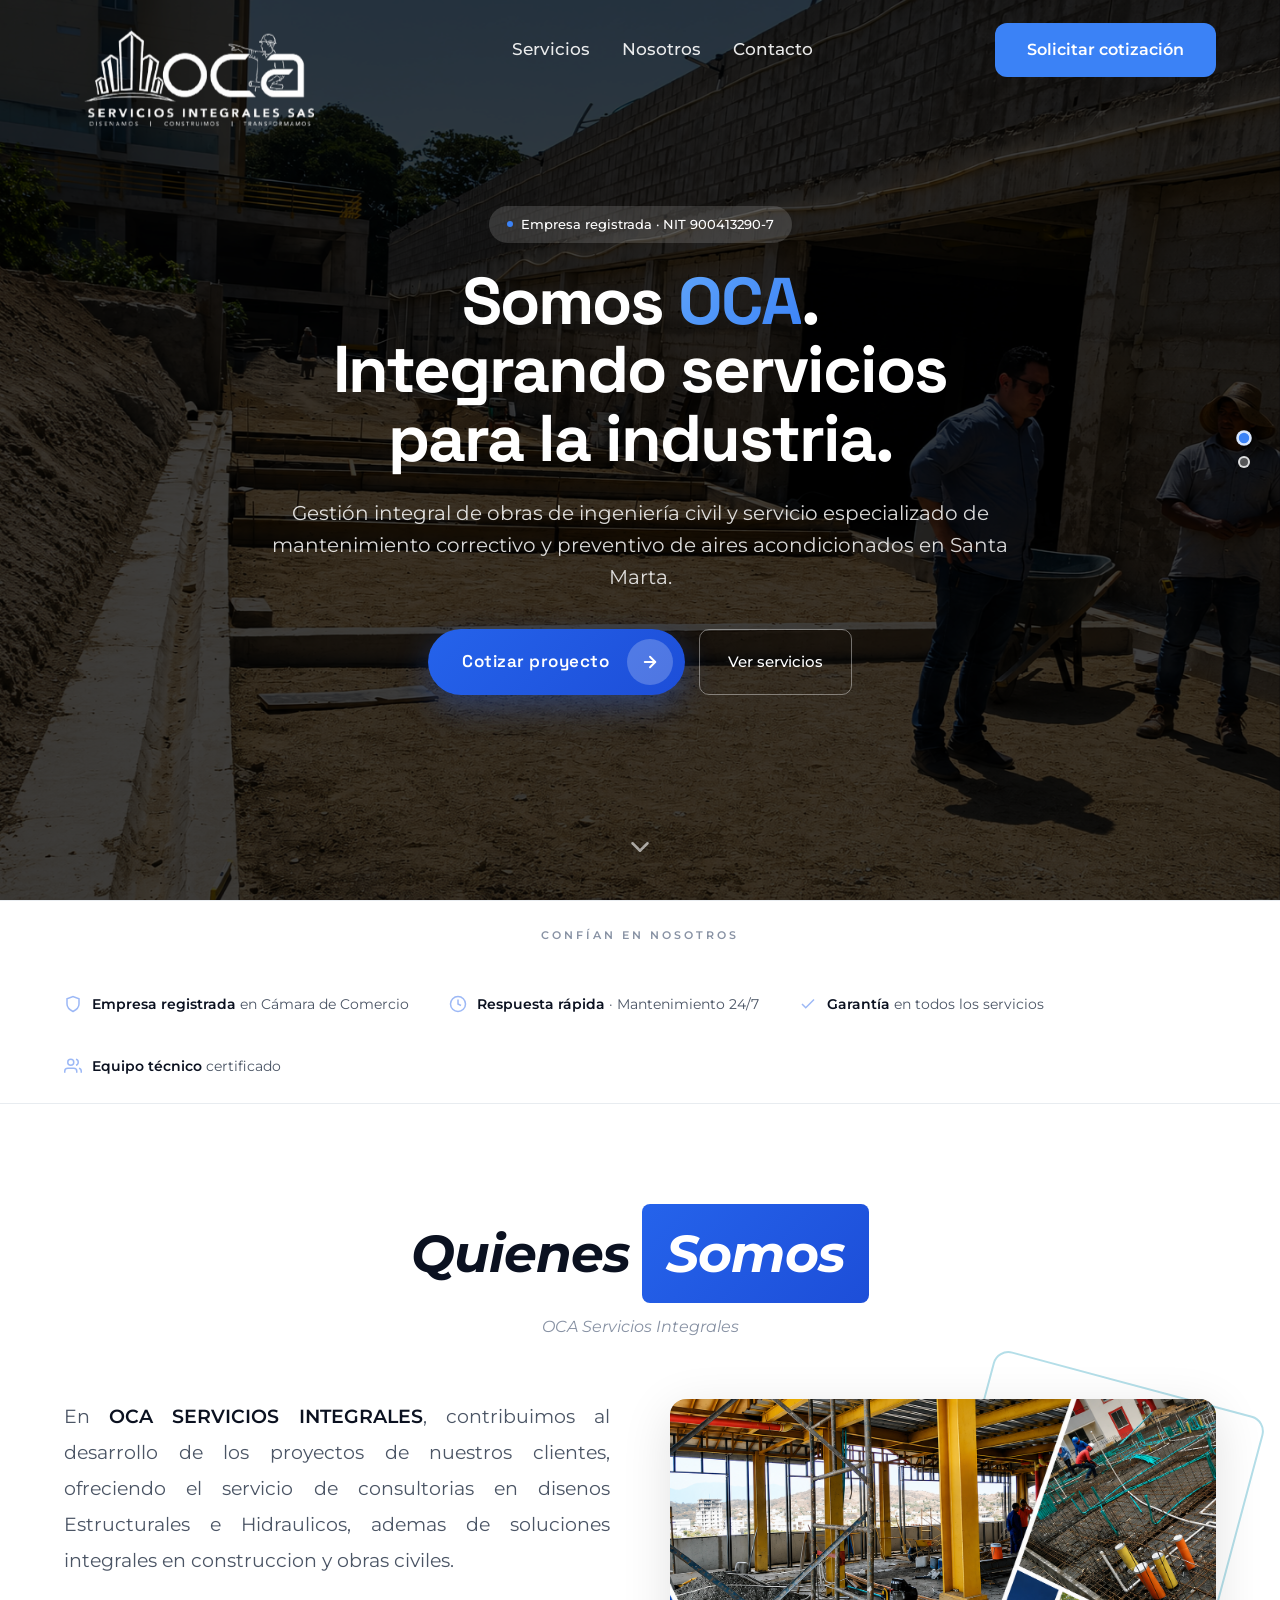
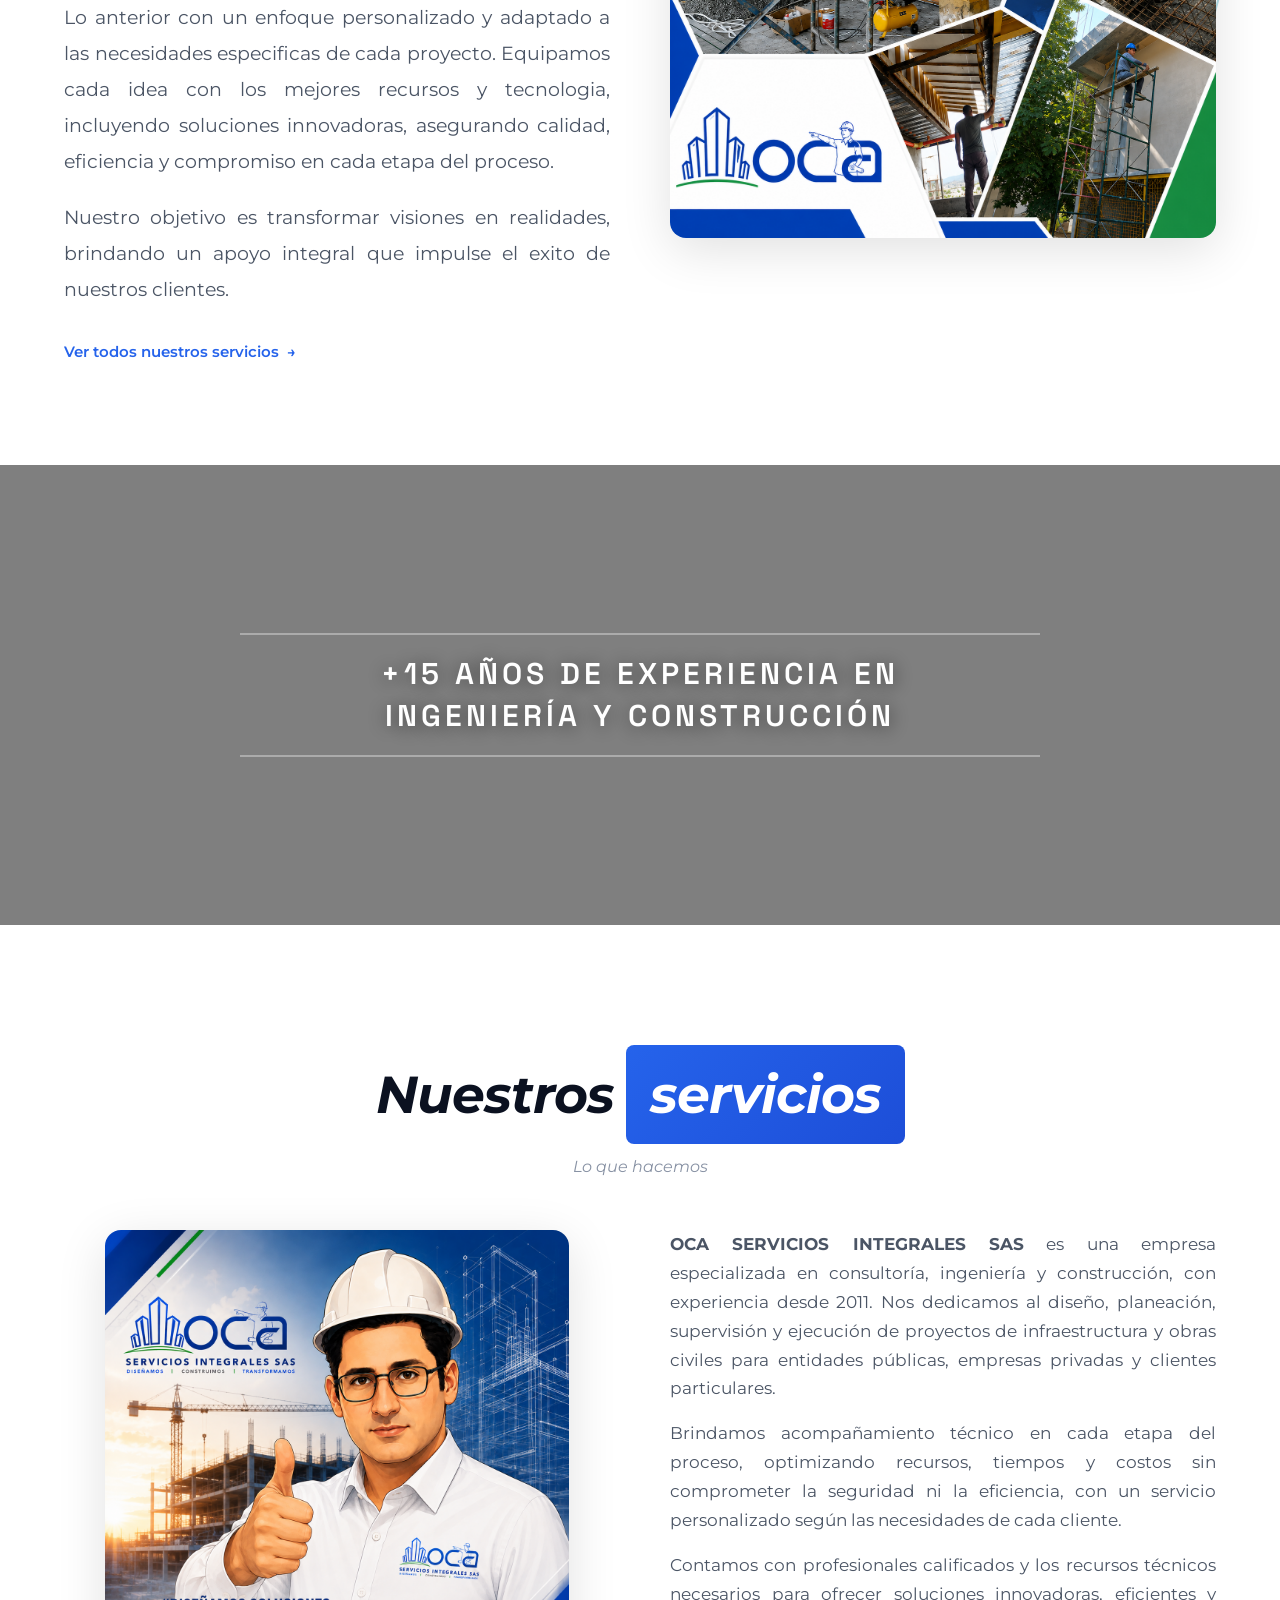
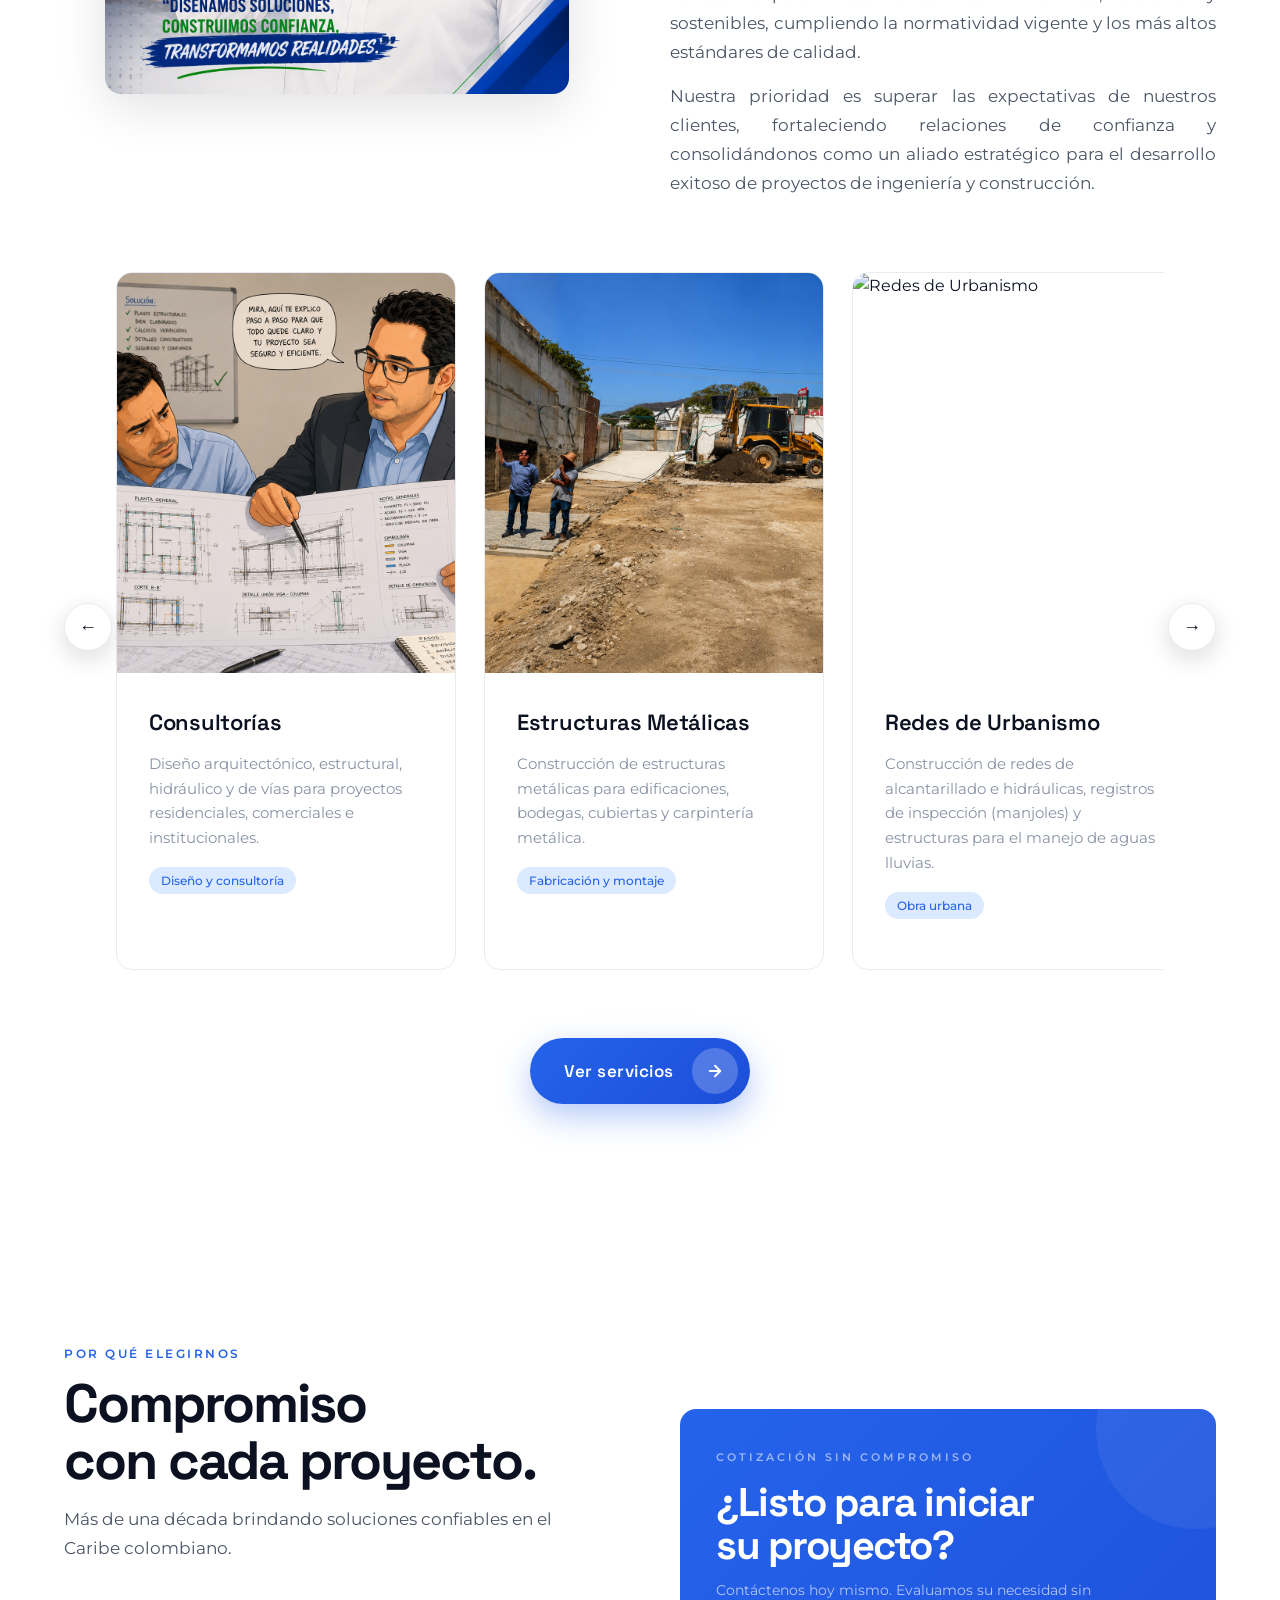
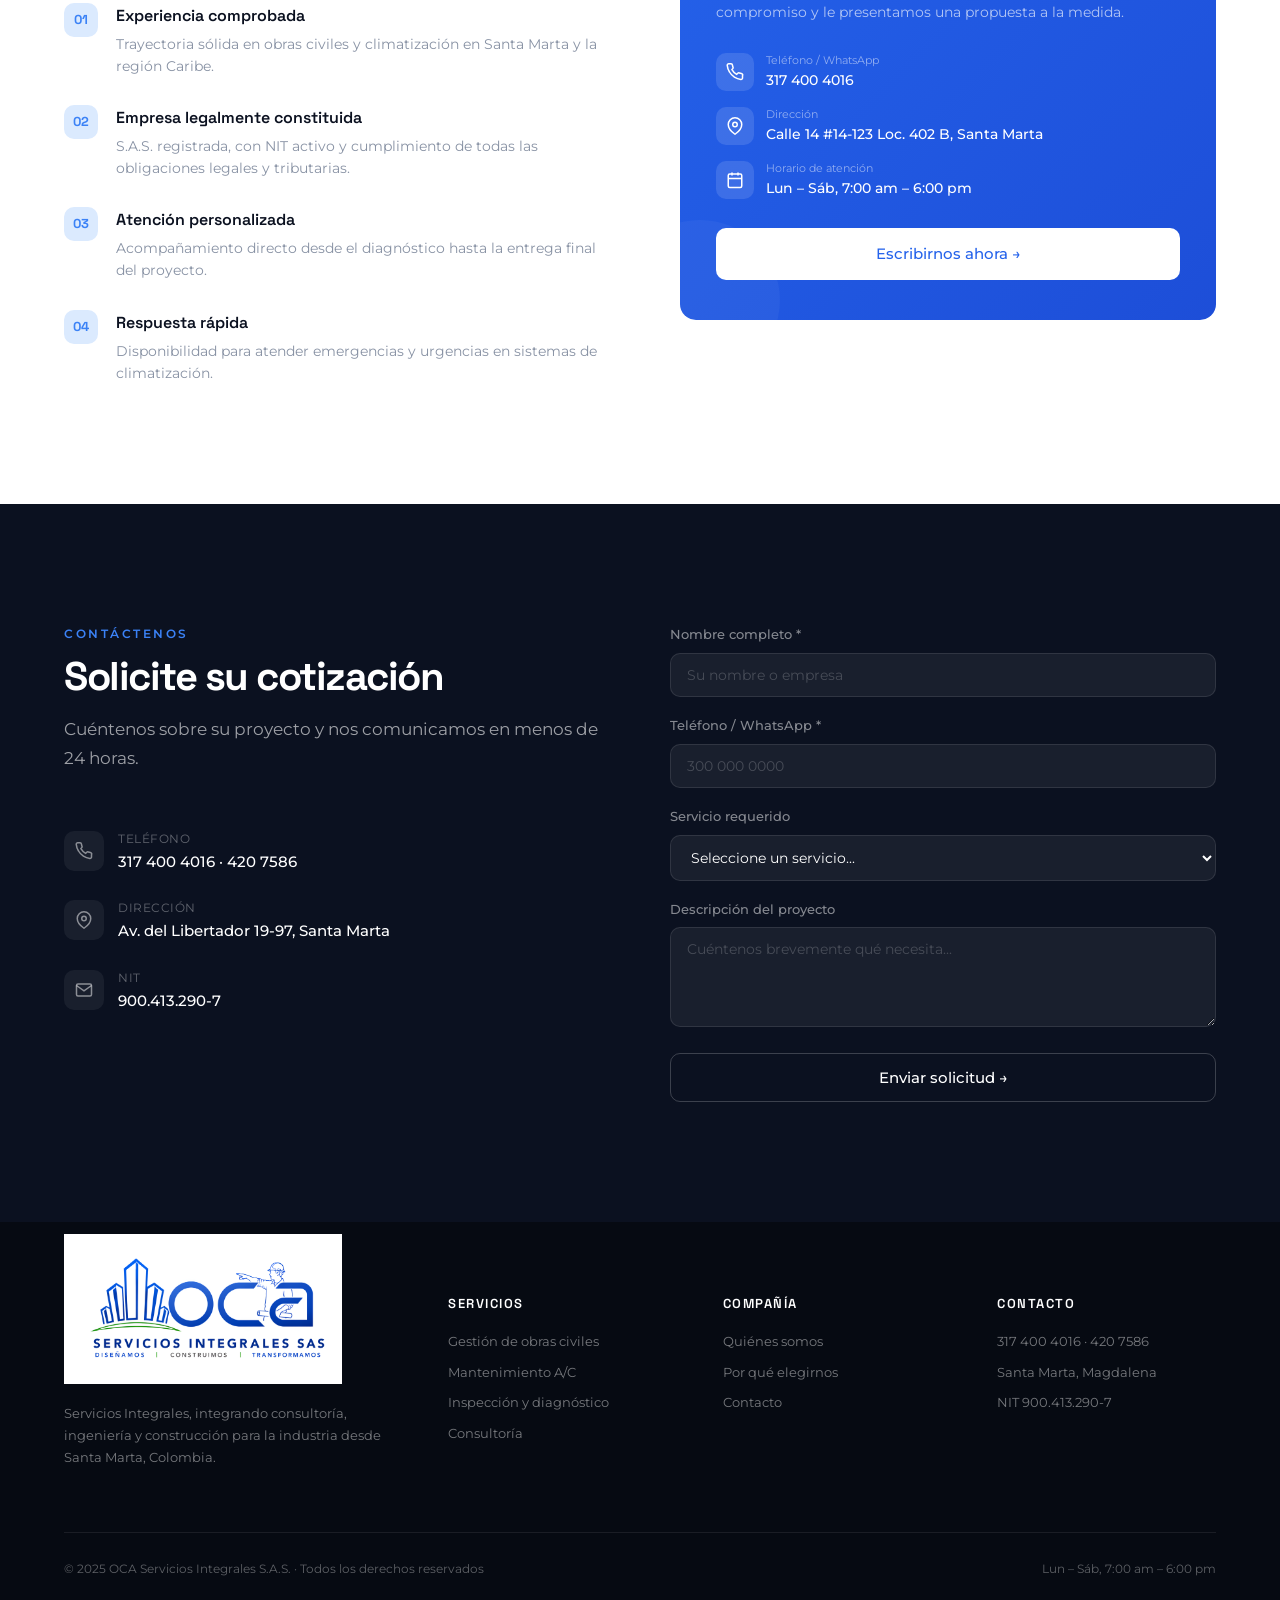
==== index.html @ ec9d7266 "Initial commit for OCA chatbot project" ====
<!DOCTYPE html>
<html lang="es">
<head>
<meta charset="UTF-8">
<meta name="viewport" content="width=device-width, initial-scale=1.0">
<title>OCA Servicios Integrales</title>
<link href="https://fonts.googleapis.com/css2?family=Space+Grotesk:wght@400;500;600;700&family=Montserrat:wght@300;400;500;600;700;800&display=swap" rel="stylesheet">
<style>
  *, *::before, *::after { box-sizing: border-box; margin: 0; padding: 0; }
  :root {
    --bg: #FFFFFF;
    --surface: #FFFFFF;
    --text: #0B1120;
    --text-secondary: #4B5565;
    --text-tertiary: #8892A4;
    --primary: #2563EB;
    --primary-dark: #1D4ED8;
    --primary-light: #DBEAFE;
    --accent: #3B82F6;
    --accent-dark: #2563EB;
    --accent-light: #DBEAFE;
    --border: #E8ECF0;
    --radius: 16px;
    --shadow: 0 1px 2px rgba(0,0,0,0.04), 0 4px 12px rgba(0,0,0,0.04);
    --shadow-lg: 0 4px 24px rgba(0,0,0,0.06), 0 12px 48px rgba(0,0,0,0.04);
  }
  html { scroll-behavior: smooth; }
  body {
    font-family: 'Montserrat', sans-serif;
    background: var(--bg);
    color: var(--text);
    overflow-x: hidden;
    line-height: 1.6;
  }
  h1, h2, h3, h4, .font-display { font-family: 'Space Grotesk', sans-serif; }

  /* ANIMATED BACKGROUND */
  .bg-blob {
    position: fixed; top: 0; left: 0; width: 100%; height: 100%;
    pointer-events: none; z-index: -1; overflow: hidden;
    opacity: 0;
  }
  .bg-blob span {
    position: absolute; border-radius: 50%;
    filter: blur(80px); opacity: 0.15;
    animation: float 20s ease-in-out infinite;
  }
  .bg-blob span:nth-child(1) {
    width: 600px; height: 600px; background: var(--primary);
    top: -200px; right: -100px; animation-delay: 0s;
  }
  .bg-blob span:nth-child(2) {
    width: 400px; height: 400px; background: var(--accent);
    bottom: -100px; left: -100px; animation-delay: -7s;
  }
  .bg-blob span:nth-child(3) {
    width: 300px; height: 300px; background: #8B5CF6;
    top: 40%; left: 50%; animation-delay: -14s;
  }
  @keyframes float {
    0%, 100% { transform: translate(0, 0) scale(1); }
    25% { transform: translate(40px, -40px) scale(1.05); }
    50% { transform: translate(-20px, 20px) scale(0.95); }
    75% { transform: translate(30px, 30px) scale(1.02); }
  }

  /* NAV */
  nav {
    position: fixed; top: 0; left: 0; right: 0; z-index: 100;
    background: transparent;
    display: flex; align-items: center; justify-content: space-between;
    padding: 0 5%; height: 100px;
    transition: background 0.3s ease, box-shadow 0.3s ease;
  }
  nav.nav-scrolled {
    background: #0B1120;
    box-shadow: 0 2px 20px rgba(0,0,0,0.3);
  }
  .nav-logo {
    position: relative;
  }
  .nav-logo img {
    height: 150px;
    width: auto;
    display: block;
    margin-top: 62px;
    transition: height 0.6s cubic-bezier(0.25, 0.46, 0.45, 0.94), margin-top 0.6s cubic-bezier(0.25, 0.46, 0.45, 0.94);
  }
  nav.nav-scrolled .nav-logo img {
    height: 100px;
    margin-top: 0;
  }
  nav.nav-logo-hidden .nav-logo {
    opacity: 0; pointer-events: none;
  }
  nav .nav-logo {
    transition: opacity 0.4s ease;
  }
  .nav-logo .logo-hero { display: block; }
  .nav-logo .logo-scroll { display: none; }
  .nav-links { display: flex; gap: 32px; list-style: none; }
  .nav-links a {
    text-decoration: none; color: rgba(255,255,255,0.9); font-size: 17px; font-weight: 500;
    position: relative; transition: color 0.2s;
  }
  .nav-links a::after {
    content: ''; position: absolute; bottom: -4px; left: 0; width: 0; height: 2px;
    background: var(--accent); transition: width 0.3s; border-radius: 2px;
  }
  .nav-links a:hover { color: #fff; }
  .nav-links a:hover::after { width: 100%; }
  .nav-cta {
    background: var(--accent); color: #fff; border: none; cursor: pointer;
    padding: 14px 32px; border-radius: 12px; font-family: 'Montserrat', sans-serif;
    font-size: 16px; font-weight: 600; text-decoration: none;
    transition: transform 0.2s, box-shadow 0.2s;
    position: relative; overflow: hidden;
  }
  .nav-cta:hover { transform: translateY(-1px); box-shadow: 0 4px 16px rgba(0,0,0,0.3); }

  /* HERO */
  .hero {
    min-height: 100vh; padding: 0;
    display: flex; flex-direction: column; align-items: center; justify-content: center;
    position: relative;
    overflow: hidden;
    background: #0B1120;
  }
  .hero-fondos {
    position: absolute; top: 0; left: 0; width: 100%; height: 100%;
    z-index: 0;
  }
  .hero-fondos img {
    position: absolute; top: 0; left: 0; width: 100%; height: 100%;
    object-fit: cover;
    transition: opacity 1.2s ease, transform 0.6s ease;
    will-change: transform;
  }
  .hero-video-wrap {
    position: absolute; inset: 0;
    opacity: 0;
    transition: opacity 1.2s ease;
  }
  .hero-video-wrap video {
    position: absolute; top: 0; left: 0; width: 100%; height: 100%;
    object-fit: cover;
    display: block;
  }
  .hero::before {
    content: '';
    position: absolute; top: 0; left: 0; right: 0; bottom: 0;
    background: rgba(0,0,0,0.75);
    z-index: 1;
    transition: opacity 1.5s ease;
  }
  .hero-content {
    position: relative; z-index: 2;
    text-align: center;
    padding: 0 5%;
    max-width: 900px;
    will-change: transform, opacity;
  }
  .hero-logo-center {
    margin-bottom: 30px;
  }
  .hero-logo-center img {
    height: 140px;
    width: auto;
  }
  .hero-content h1 {
    font-size: 66px; font-weight: 700; line-height: 1.04;
    color: #fff; margin-bottom: 24px; letter-spacing: -2px;
  }
  .hero-content h1 .gradient {
    background: linear-gradient(135deg, #60A5FA, #3B82F6);
    -webkit-background-clip: text; -webkit-text-fill-color: transparent;
    background-clip: text;
  }
  .hero-content p {
    font-size: 20px; color: rgba(255,255,255,0.85); line-height: 1.6;
    margin-bottom: 36px;
  }
  .hero-btns { display: flex; gap: 14px; justify-content: center; flex-wrap: wrap; }
  .btn-primary {
    background: var(--accent); color: #fff; padding: 14px 28px;
    border-radius: 10px; font-size: 15px; font-weight: 500;
    text-decoration: none; border: none; cursor: pointer; font-family: 'Montserrat', sans-serif;
    transition: transform 0.2s, box-shadow 0.2s;
    display: inline-flex; align-items: center; gap: 8px;
    position: relative; overflow: hidden;
  }
  .btn-primary:hover { transform: translateY(-2px); box-shadow: 0 8px 24px rgba(0,0,0,0.3); }
  .btn-secondary {
    background: transparent; color: #fff; padding: 14px 28px;
    border-radius: 10px; font-size: 15px; font-weight: 500;
    text-decoration: none; border: 1.5px solid rgba(255,255,255,0.4);
    transition: border-color 0.2s, background 0.2s; font-family: 'Montserrat', sans-serif; cursor: pointer;
    display: inline-flex; align-items: center; gap: 8px;
    position: relative; overflow: hidden;
  }
  .btn-secondary:hover { border-color: #fff; background: rgba(255,255,255,0.1); }

  /* SHINE EFFECT ON BUTTONS */
  .btn-primary::before, .btn-secondary::before, .nav-cta::before, .btn-outline-light::before {
    content: '';
    position: absolute; top: 0; left: 0; width: 100%; height: 100%;
    background: linear-gradient(105deg, transparent 40%, rgba(255,255,255,0.45) 50%, transparent 60%);
    transform: translateX(-130%);
    transition: transform 0.65s ease;
    pointer-events: none;
  }
  .btn-primary:hover::before, .btn-secondary:hover::before, .nav-cta:hover::before, .btn-outline-light:hover::before {
    transform: translateX(130%);
  }

  /* HAMBURGER */
  .hamburger {
    display: none; cursor: pointer; z-index: 200;
    width: 44px; height: 44px; position: relative;
    background: none; border: none;
  }
  .hamburger span {
    display: block; width: 28px; height: 3px; background: #fff;
    border-radius: 3px; position: absolute; left: 8px;
    transition: transform 0.35s ease, opacity 0.25s ease;
  }
  .hamburger span:nth-child(1) { top: 11px; }
  .hamburger span:nth-child(2) { top: 20px; }
  .hamburger span:nth-child(3) { top: 29px; }
  .hamburger.open span:nth-child(1) { transform: translateY(9px) rotate(45deg); }
  .hamburger.open span:nth-child(2) { opacity: 0; }
  .hamburger.open span:nth-child(3) { transform: translateY(-9px) rotate(-45deg); }

  .menu-overlay {
    position: fixed; top: 0; right: 0; width: 100%; height: 100%;
    background: #0B1120; z-index: 150;
    display: flex; flex-direction: column; align-items: center; justify-content: center;
    transform: translateX(100%); transition: transform 0.45s cubic-bezier(0.22, 1, 0.36, 1);
    overflow-y: auto;
  }
  .menu-overlay.open { transform: translateX(0); }
  .menu-overlay-close {
    position: absolute; top: 28px; right: 32px;
    background: none; border: none; cursor: pointer; z-index: 160;
  }
  .menu-overlay-close svg { width: 36px; height: 36px; stroke: #fff; stroke-width: 2; }
  .menu-overlay-logo { margin-bottom: 48px; }
  .menu-overlay-logo img { height: 100px; width: auto; }
  .menu-overlay-links {
    list-style: none; display: flex; flex-direction: column; align-items: center; gap: 8px;
  }
  .menu-overlay-links a {
    font-family: 'Space Grotesk', sans-serif; font-size: clamp(28px, 5vw, 42px);
    font-weight: 600; color: rgba(255,255,255,0.85); text-decoration: none;
    transition: color 0.25s, transform 0.25s; display: block; padding: 8px 16px;
  }
  .menu-overlay-links a:hover { color: var(--accent); transform: translateX(8px); }
  .menu-overlay-contact {
    margin-top: 48px; text-align: center; color: rgba(255,255,255,0.5);
    font-size: 14px; display: flex; flex-direction: column; gap: 8px;
  }
  .menu-overlay-contact a { color: var(--accent); text-decoration: none; font-weight: 600; }
  .menu-overlay-footer {
    margin-top: 32px; font-size: 13px; color: rgba(255,255,255,0.3); text-align: center;
  }

  .hero-dots {
    position: absolute;
    right: 30px;
    top: 50%;
    transform: translateY(-50%);
    display: flex;
    flex-direction: column;
    gap: 12px;
    z-index: 5;
  }
  .hero-dot {
    width: 12px;
    height: 12px;
    border-radius: 50%;
    background: rgba(255,255,255,0.3);
    border: 2px solid rgba(255,255,255,0.8);
    cursor: pointer;
    transition: background 0.3s, transform 0.3s;
  }
  .hero-dot.active {
    background: var(--accent);
    transform: scale(1.3);
  }
  .hero-scroll {
    position: absolute;
    bottom: 30px;
    left: 50%;
    transform: translateX(-50%);
    z-index: 5;
    animation: bounce 2s infinite;
  }
  .hero-scroll svg {
    width: 30px;
    height: 30px;
    stroke: rgba(255,255,255,0.6);
    cursor: pointer;
    transition: stroke 0.3s;
  }
  .hero-scroll svg:hover {
    stroke: #fff;
  }
  @keyframes bounce {
    0%, 20%, 50%, 80%, 100% { transform: translateX(-50%) translateY(0); }
    40% { transform: translateX(-50%) translateY(-10px); }
    60% { transform: translateX(-50%) translateY(-5px); }
  }
  .hero-badge {
    display: inline-flex; align-items: center; gap: 8px;
    background: rgba(255,255,255,0.15); color: #fff;
    padding: 8px 18px; border-radius: 100px; font-size: 13px; font-weight: 500;
    margin-bottom: 24px;
    backdrop-filter: blur(10px);
  }
  .hero-badge::before {
    content: ''; width: 6px; height: 6px; border-radius: 50%;
    background: var(--accent); animation: pulse-dot 2s ease-in-out infinite;
  }
  @keyframes pulse-dot {
    0%, 100% { opacity: 1; transform: scale(1); }
    50% { opacity: 0.5; transform: scale(0.8); }
  }

  /* TRUST BAR */
  .trust-bar {
    background: var(--surface); padding: 26px 5%;
    display: flex; align-items: center; justify-content: center; gap: 48px; flex-wrap: wrap;
    border-top: 1px solid var(--border);
    border-bottom: 1px solid var(--border);
  }
  .trust-label {
    font-size: 11px; font-weight: 600; letter-spacing: 3px; text-transform: uppercase;
    color: var(--text-tertiary);
  }
  .trust-items { display: flex; align-items: center; gap: 40px; flex-wrap: wrap; }
  .trust-item {
    display: flex; align-items: center; gap: 10px; color: var(--text-secondary); font-size: 14px;
    transition: color 0.2s;
  }
  .trust-item svg { opacity: 0.45; transition: opacity 0.2s, transform 0.2s; }
  .trust-item:hover { color: var(--text); }
  .trust-item:hover svg { opacity: 1; transform: translateY(-2px); }
  .trust-item strong { color: var(--text); font-weight: 600; }

  /* SECTION COMMON */
  .section { padding: 120px 5%; }
  .section-label {
    font-size: 12px; font-weight: 600; letter-spacing: 2.5px; text-transform: uppercase;
    color: var(--primary); margin-bottom: 12px;
  }
  h2 {
    font-family: 'Space Grotesk', sans-serif; font-size: 40px; font-weight: 700;
    letter-spacing: -1.5px; margin-bottom: 16px; line-height: 1.1;
  }
  .section-intro { font-size: 17px; color: var(--text-secondary); max-width: 560px; line-height: 1.7; margin-bottom: 56px; }
  .display {
    font-size: 54px; line-height: 1.05; letter-spacing: -2px;
  }
  .micro-label {
    font-size: 11px; font-weight: 600; letter-spacing: 3px; text-transform: uppercase;
    color: rgba(255,255,255,0.55); margin-bottom: 14px;
  }
  .text-link {
    display: inline-flex; align-items: center;
    font-weight: 600; font-size: 15px; color: var(--primary); text-decoration: none;
    margin-top: 12px;
  }
  .text-link::after { content: '→'; display: inline-block; margin-left: 8px; transition: transform 0.25s; }
  .text-link:hover { color: var(--primary-dark); }
  .text-link:hover::after { transform: translateX(5px); }

  /* SERVICIOS */
  .servicios-header { text-align: center; margin-bottom: 50px; }
  .servicios-intro-grid { display: grid; grid-template-columns: 1fr 1fr; gap: 60px; align-items: start; margin-bottom: 50px; }
  .servicios-intro-text .section-label { margin-bottom: 8px; }
  .servicios-intro-text h2 { margin-bottom: 20px; }
  .servicios-intro-text .section-intro { margin-bottom: 16px; text-align: justify; }
  .servicios-intro-img img {
    width: 100%; border-radius: 16px;
    box-shadow: 0 12px 50px rgba(0,0,0,0.12);
    max-width: 85%;
    margin: 0 auto;
    display: block;
  }
  .servicios-slider-wrap { position: relative; padding: 0 52px; }
  .servicios-slider {
    display: flex; gap: 28px; overflow-x: auto;
    scroll-behavior: smooth; scroll-snap-type: x mandatory;
    padding: 8px 4px 20px; scrollbar-width: thin;
    scrollbar-color: var(--primary) transparent;
  }
  .servicios-slider::-webkit-scrollbar { height: 8px; }
  .servicios-slider::-webkit-scrollbar-track { background: transparent; }
  .servicios-slider::-webkit-scrollbar-thumb { background: var(--primary); border-radius: 100px; }
  .servicios-slider .servicio-card { flex: 0 0 340px; scroll-snap-align: start; }
  .servicios-btn {
    position: absolute; top: 50%; transform: translateY(-50%); z-index: 6;
    width: 48px; height: 48px; border-radius: 50%;
    border: 1px solid var(--border); background: var(--surface);
    color: var(--text); cursor: pointer;
    display: flex; align-items: center; justify-content: center;
    box-shadow: 0 8px 24px rgba(11,17,32,0.14); font-size: 18px;
    transition: background 0.2s, color 0.2s, transform 0.2s;
  }
  .servicios-btn:hover { background: var(--primary); color: #fff; transform: translateY(-50%) scale(1.06); }
  .servicios-btn.prev { left: 0; }
  .servicios-btn.next { right: 0; }
  .servicios-ver { text-align: center; margin-top: 48px; }
  .servicios-cta, .hero-cta {
    font-family: 'Space Grotesk', sans-serif;
    font-size: 17px; font-weight: 600; letter-spacing: 0.5px;
    padding: 10px 12px 10px 34px; border-radius: 100px; gap: 18px;
    background: linear-gradient(135deg, var(--primary), var(--primary-dark));
    box-shadow: 0 12px 32px rgba(37,99,235,0.35);
  }
  .servicios-cta:hover, .hero-cta:hover { box-shadow: 0 18px 44px rgba(37,99,235,0.5); }
  .btn-arrow {
    width: 46px; height: 46px; border-radius: 50%;
    background: rgba(255,255,255,0.22);
    display: inline-flex; align-items: center; justify-content: center;
    transition: background 0.3s, transform 0.3s, color 0.3s;
  }
  .btn-primary:hover .btn-arrow { background: #fff; color: var(--primary); transform: translateX(4px); }
  .servicio-card {
    background: var(--surface); border: 1px solid var(--border); border-radius: var(--radius);
    padding: 0 0 40px; cursor: default;
    transition: transform 0.3s, box-shadow 0.3s, border-color 0.3s;
    position: relative; overflow: hidden;
  }
  .servicio-card::before {
    content: '';
    position: absolute; top: 0; left: 0; right: 0; bottom: 0;
    background: radial-gradient(480px circle at var(--mx, 50%) var(--my, 50%), rgba(37,99,235,0.10), transparent 45%);
    opacity: 0;
    transition: opacity 0.4s ease;
    pointer-events: none;
  }
  .servicio-card:hover::before { opacity: 1; }
  .servicio-card:hover {
    transform: translateY(-6px);
    box-shadow: var(--shadow-lg);
    border-color: transparent;
  }
  .servicio-foto {
    position: relative;
    height: 400px;
    margin-bottom: 32px;
    overflow: hidden;
  }
  .servicio-foto img {
    position: absolute; top: 0; left: 0;
    width: 100%; height: 100%;
    object-fit: cover;
    transition: opacity 0.5s ease, transform 0.6s ease;
  }
  .foto-antes { opacity: 0; }
  .servicio-card:hover .foto-antes { opacity: 1; }
  .servicio-card:hover .foto-despues { transform: scale(1.06); }
  .foto-badge {
    position: absolute; top: 12px; left: 12px;
    z-index: 2;
    background: rgba(0,0,0,0.55); color: #fff;
    font-size: 10px; font-weight: 700; letter-spacing: 1.5px; text-transform: uppercase;
    padding: 5px 12px; border-radius: 100px;
    backdrop-filter: blur(6px);
    transition: opacity 0.3s ease;
  }
  .foto-badge.antes { opacity: 0; }
  .servicio-card:hover .foto-badge.despues { opacity: 0; }
  .servicio-card:hover .foto-badge.antes { opacity: 1; }
  .servicio-card h3 {
    font-family: 'Space Grotesk', sans-serif; font-size: 22px; font-weight: 600;
    margin: 0 32px 12px; letter-spacing: -0.3px;
  }
  .servicio-card p { font-size: 15px; color: var(--text-tertiary); line-height: 1.65; margin: 0 32px; }
  .servicio-tag {
    display: inline-block; margin: 16px 32px 0;
    background: var(--primary-light); color: var(--primary);
    padding: 4px 12px; border-radius: 100px; font-size: 12px; font-weight: 500;
  }

  /* QUIENES SOMOS */
  .quienes-somos { background: var(--bg); padding: 100px 5%; }
  .quienes-header { text-align: center; margin-bottom: 60px; }
  .quienes-title {
    font-size: 52px; font-weight: 700; letter-spacing: -1px; margin-bottom: 10px;
    display: flex; align-items: center; justify-content: center; gap: 12px;
  }
  .quienes-title .italic { font-style: italic; color: var(--text); }
  .quienes-title .highlight {
    background: linear-gradient(135deg, #2563EB, #1D4ED8);
    color: #fff; padding: 8px 24px; border-radius: 8px;
    font-style: italic;
  }
  .quienes-subtitle { font-size: 16px; color: var(--text-tertiary); font-style: italic; }
  .quienes-grid { display: grid; grid-template-columns: 1fr 1fr; gap: 60px; align-items: start; }
  .quienes-text p {
    font-size: 19px; color: var(--text-secondary); line-height: 1.9; margin-bottom: 20px;
    text-align: justify;
  }
  .quienes-text p:last-child { margin-bottom: 0; }
  .quienes-text strong { color: var(--text); font-weight: 600; }
  .quienes-img-container {
    position: relative;
    display: flex; justify-content: center; align-items: center;
  }
  .quienes-img-container::before {
    content: '';
    position: absolute; width: 280px; height: 280px;
    border: 2px solid rgba(8,145,178,0.3);
    border-radius: 16px; transform: rotate(15deg);
    top: -20px; right: -20px;
  }
  .quienes-img {
    width: 100%; max-width: 580px;
    border-radius: 16px;
    box-shadow: 0 12px 50px rgba(0,0,0,0.12);
    position: relative; z-index: 1;
  }

  /* BARRA VIDEO */
  .barra-video {
    width: 100%;
    height: 460px;
    overflow: hidden;
    position: relative;
  }
  .barra-video video {
    position: absolute;
    top: 50%;
    left: 50%;
    min-width: 100%;
    min-height: 100%;
    width: auto;
    height: auto;
    transform: translate(-50%, -50%);
    display: block;
    filter: saturate(1.2) contrast(1.05);
  }
  .barra-video-overlay {
    position: absolute;
    top: 0; left: 0; right: 0; bottom: 0;
    background: rgba(0,0,0,0.5);
    z-index: 1;
  }
  .barra-video-texto {
    position: absolute;
    top: 0; left: 0; right: 0; bottom: 0;
    display: flex; align-items: center; justify-content: center;
    z-index: 2;
    text-align: center;
    padding: 0 5%;
  }
  .barra-video-texto h3 {
    font-family: 'Space Grotesk', sans-serif;
    font-size: 30px; font-weight: 600; color: #fff;
    letter-spacing: 4px;
    text-transform: uppercase;
    line-height: 1.4;
    max-width: 800px;
    text-shadow: 0 2px 20px rgba(0,0,0,0.6);
    border-top: 2px solid rgba(255,255,255,0.35);
    border-bottom: 2px solid rgba(255,255,255,0.35);
    padding: 18px 40px;
    display: inline-block;
  }

  /* POR QUÉ */
  .porque { background: var(--surface); }
  .porque-grid { display: grid; grid-template-columns: 1fr 1fr; gap: 80px; align-items: center; }
  .porque-items { display: flex; flex-direction: column; gap: 28px; }
  .porque-item { display: flex; gap: 18px; align-items: flex-start; }
  .porque-num {
    font-family: 'Space Grotesk', sans-serif; font-size: 13px; font-weight: 700;
    color: var(--accent); background: var(--accent-light);
    width: 34px; height: 34px; border-radius: 10px;
    display: flex; align-items: center; justify-content: center; flex-shrink: 0;
  }
  .porque-item h4 { font-family: 'Space Grotesk', sans-serif; font-size: 16px; font-weight: 600; margin-bottom: 4px; }
  .porque-item p { font-size: 14px; color: var(--text-tertiary); line-height: 1.6; }

  .porque-visual {
    background: linear-gradient(135deg, var(--primary), var(--primary-dark));
    border-radius: var(--radius); padding: 40px 36px; color: #fff;
    position: relative; overflow: hidden;
  }
  .porque-visual::before {
    content: ''; position: absolute; top: -80px; right: -80px;
    width: 200px; height: 200px; border-radius: 50%;
    background: rgba(255,255,255,0.06);
  }
  .porque-visual::after {
    content: ''; position: absolute; bottom: -60px; left: -60px;
    width: 160px; height: 160px; border-radius: 50%;
    background: rgba(255,255,255,0.04);
  }
  .porque-visual h3 { font-family: 'Space Grotesk', sans-serif; font-size: 40px; font-weight: 700; margin-bottom: 12px; letter-spacing: -1.5px; position: relative; line-height: 1.08; }
  .porque-visual p { font-size: 14px; color: rgba(255,255,255,0.65); margin-bottom: 28px; line-height: 1.6; position: relative; }
  .porque-contact { display: flex; flex-direction: column; gap: 14px; position: relative; }
  .contact-item { display: flex; align-items: center; gap: 12px; }
  .contact-icon {
    width: 38px; height: 38px; border-radius: 10px; background: rgba(255,255,255,0.12);
    display: flex; align-items: center; justify-content: center; flex-shrink: 0;
  }
  .contact-label { font-size: 11px; color: rgba(255,255,255,0.5); }
  .contact-val { font-size: 14px; font-weight: 500; color: #fff; }

  /* CONTACTO */
  .contacto { background: var(--text); color: #fff; }
  .contacto .section-intro { color: rgba(255,255,255,0.6); }
  .contacto-grid { display: grid; grid-template-columns: 1fr 1fr; gap: 60px; align-items: start; }
  .form-group { margin-bottom: 18px; }
  .form-group label { display: block; font-size: 13px; color: rgba(255,255,255,0.5); margin-bottom: 8px; font-weight: 500; }
  .form-group input, .form-group select, .form-group textarea {
    width: 100%; background: rgba(255,255,255,0.06); border: 1px solid rgba(255,255,255,0.1);
    border-radius: 10px; padding: 12px 16px; color: #fff; font-family: 'Montserrat', sans-serif;
    font-size: 14px; outline: none; transition: border-color 0.2s, background 0.2s;
  }
  .form-group input::placeholder, .form-group textarea::placeholder { color: rgba(255,255,255,0.2); }
  .form-group input:focus, .form-group select:focus, .form-group textarea:focus { border-color: var(--accent); background: rgba(255,255,255,0.08); }
  .form-group textarea { resize: vertical; min-height: 100px; }
  .form-group select option { background: var(--text); color: #fff; }
  .info-items { display: flex; flex-direction: column; gap: 24px; margin-top: 12px; }
  .info-row { display: flex; gap: 14px; align-items: flex-start; }
  .info-icon {
    width: 40px; height: 40px; border-radius: 10px; background: rgba(255,255,255,0.06);
    display: flex; align-items: center; justify-content: center; flex-shrink: 0; margin-top: 2px;
  }
  .info-label { font-size: 12px; color: rgba(255,255,255,0.35); margin-bottom: 2px; letter-spacing: 0.5px; }
  .info-val { font-size: 15px; color: #fff; font-weight: 500; }
  .btn-outline-light {
    background: transparent; color: #fff; border: 1.5px solid rgba(255,255,255,0.2);
    padding: 14px 28px; border-radius: 10px; font-size: 15px; font-weight: 500;
    text-decoration: none; display: inline-flex; align-items: center; gap: 8px;
    transition: background 0.2s, border-color 0.2s; font-family: 'Montserrat', sans-serif; cursor: pointer; width: 100%; justify-content: center;
    position: relative; overflow: hidden;
  }
  .btn-outline-light:hover { background: rgba(255,255,255,0.06); border-color: rgba(255,255,255,0.3); }

  /* FOOTER */
  footer {
    background: #060A12; color: rgba(255,255,255,0.45);
    padding: 72px 5% 0; font-size: 13px;
  }
  .footer-grid {
    display: grid; grid-template-columns: 1.5fr 1fr 1fr 1fr; gap: 56px;
    align-items: start;
  }
  .footer-watermark {
    height: 150px;
    width: auto;
    display: block;
    margin-top: -60px;
    margin-bottom: 18px;
  }
  .footer-tagline { max-width: 380px; line-height: 1.7; }
  .footer-col h4 {
    font-family: 'Space Grotesk', sans-serif; font-size: 13px; font-weight: 600;
    color: #fff; margin-bottom: 16px; letter-spacing: 1.5px; text-transform: uppercase;
  }
  .footer-col a {
    display: block; color: rgba(255,255,255,0.45); text-decoration: none;
    margin-bottom: 10px; transition: color 0.2s;
  }
  .footer-col a:hover { color: #fff; }
  .footer-col span { display: block; margin-bottom: 10px; }
  .footer-bottom {
    margin-top: 64px; padding: 26px 0; border-top: 1px solid rgba(255,255,255,0.08);
    display: flex; align-items: center; justify-content: space-between;
    flex-wrap: wrap; gap: 12px; font-size: 12px; color: rgba(255,255,255,0.35);
  }

  /* SCROLL ANIMATIONS */
  .reveal, .reveal-left, .reveal-right, .reveal-scale {
    opacity: 0;
    transition: opacity 0.9s cubic-bezier(0.22, 1, 0.36, 1), transform 0.9s cubic-bezier(0.22, 1, 0.36, 1);
    transition-delay: var(--stagger, 0s);
    will-change: opacity, transform;
  }
  .reveal { transform: translateY(36px); }
  .reveal.visible, .reveal-left.visible, .reveal-right.visible, .reveal-scale.visible {
    opacity: 1; transform: none;
  }
  .reveal-left { transform: translateX(-36px); }
  .reveal-right { transform: translateX(36px); }
  .reveal-scale { transform: scale(0.92); }

  @media (max-width: 768px) {
    .hero-content h1 { font-size: 34px; }
    .hero-content p { font-size: 16px; }
    .porque-grid, .contacto-grid, .quienes-grid, .servicios-intro-grid { grid-template-columns: 1fr; }
    .nav-links { display: none; }
    .nav-cta { display: none; }
    .hamburger { display: block; }
    .section { padding: 80px 5%; }
    .hero-dots { right: 15px; }
    .hero-logo-center img { height: 100px; }
    .display { font-size: 36px; }
    .porque-visual h3 { font-size: 30px; }
    .trust-bar { gap: 24px; flex-direction: column; }
    .trust-items { gap: 16px; flex-direction: column; align-items: center; }
    .trust-item { justify-content: center; }
    .footer-grid { grid-template-columns: 1fr; gap: 36px; }
    .footer-watermark { height: 100px; }
    .footer-bottom { flex-direction: column; text-align: center; }
    .servicios-slider-wrap { padding: 0 40px; }
    .servicios-slider .servicio-card { flex: 0 0 82%; }
    .servicios-btn { width: 40px; height: 40px; }
  }
</style>
</head>
<body>

<div class="bg-blob"><span></span><span></span><span></span></div>

<!-- NAV -->
<nav>
  <div class="nav-logo">
    <img class="logo-hero" src="Img/LOGO OCA 2026.1.png" alt="OCA">
    <img class="logo-scroll" src="Img/LOGO OCA 2026.1.png" alt="OCA">
  </div>
  <ul class="nav-links">
    <li><a href="servicios.html">Servicios</a></li>
    <li><a href="#nosotros">Nosotros</a></li>
    <li><a href="#contacto">Contacto</a></li>
  </ul>
  <a href="#contacto" class="nav-cta">Solicitar cotización</a>
  <button class="hamburger" aria-label="Abrir menú">
    <span></span><span></span><span></span>
  </button>
</nav>

<div class="menu-overlay">
  <button class="menu-overlay-close" aria-label="Cerrar menú">
    <svg viewBox="0 0 24 24" fill="none" stroke-linecap="round" stroke-linejoin="round"><line x1="18" y1="6" x2="6" y2="18"/><line x1="6" y1="6" x2="18" y2="18"/></svg>
  </button>
  <div class="menu-overlay-logo">
    <img src="Img/LOGO OCA 2026.1.png" alt="OCA">
  </div>
  <ul class="menu-overlay-links">
    <li><a href="oca_servicios_landing_page.html">Inicio</a></li>
    <li><a href="servicios.html">Servicios</a></li>
    <li><a href="#nosotros">Nosotros</a></li>
    <li><a href="#contacto">Contacto</a></li>
  </ul>
  <div class="menu-overlay-contact">
    <span>Santa Marta, Magdalena</span>
    <a href="#contacto">Solicitar cotización →</a>
  </div>
  <div class="menu-overlay-footer">
    <span>OCA Servicios Integrales S.A.S. · NIT 900.413.290-7</span>
  </div>
</div>

<!-- HERO -->
<section class="hero" id="inicio">
  <div class="hero-fondos">
    <img src="Img/FONDO 1.png" alt="Fondo">
    <div class="hero-video-wrap">
      <video id="heroVideo" muted loop playsinline>
        <source src="Img/FONDO 2.mp4" type="video/mp4">
      </video>
    </div>
  </div>
  <div class="hero-content">
    <div class="hero-badge">Empresa registrada · NIT 900413290-7</div>
    <h1>Somos <span class="gradient">OCA</span>.<br>Integrando servicios<br>para la industria.</h1>
    <p>Gestión integral de obras de ingeniería civil y servicio especializado de mantenimiento correctivo y preventivo de aires acondicionados en Santa Marta.</p>
    <div class="hero-btns">
      <a href="#contacto" class="btn-primary hero-cta">Cotizar proyecto
        <span class="btn-arrow">
          <svg width="18" height="18" viewBox="0 0 24 24" fill="none" stroke="currentColor" stroke-width="2.5" stroke-linecap="round" stroke-linejoin="round"><line x1="5" y1="12" x2="19" y2="12"/><polyline points="12 5 19 12 12 19"/></svg>
        </span>
      </a>
      <a href="#servicios" class="btn-secondary">Ver servicios</a>
    </div>
  </div>
  <div class="hero-dots">
    <div class="hero-dot active" data-slide="0"></div>
    <div class="hero-dot" data-slide="1"></div>
  </div>
  <div class="hero-scroll">
    <svg viewBox="0 0 24 24" fill="none" stroke-width="2" stroke-linecap="round" stroke-linejoin="round">
      <polyline points="6 9 12 15 18 9"></polyline>
    </svg>
  </div>
</section>

<!-- TRUST BAR -->
<div class="trust-bar">
  <div class="trust-label">Confían en nosotros</div>
  <div class="trust-items">
  <div class="trust-item">
    <svg width="18" height="18" viewBox="0 0 24 24" fill="none" stroke="var(--primary)" stroke-width="2"><path d="M12 22s8-4 8-10V5l-8-3-8 3v7c0 6 8 10 8 10z"/></svg>
    <span><strong>Empresa registrada</strong> en Cámara de Comercio</span>
  </div>
  <div class="trust-item">
    <svg width="18" height="18" viewBox="0 0 24 24" fill="none" stroke="var(--primary)" stroke-width="2"><circle cx="12" cy="12" r="10"/><polyline points="12 6 12 12 16 14"/></svg>
    <span><strong>Respuesta rápida</strong> · Mantenimiento 24/7</span>
  </div>
  <div class="trust-item">
    <svg width="18" height="18" viewBox="0 0 24 24" fill="none" stroke="var(--primary)" stroke-width="2"><polyline points="20 6 9 17 4 12"/></svg>
    <span><strong>Garantía</strong> en todos los servicios</span>
  </div>
  <div class="trust-item">
    <svg width="18" height="18" viewBox="0 0 24 24" fill="none" stroke="var(--primary)" stroke-width="2"><path d="M17 21v-2a4 4 0 0 0-4-4H5a4 4 0 0 0-4 4v2"/><circle cx="9" cy="7" r="4"/><path d="M23 21v-2a4 4 0 0 0-3-3.87"/><path d="M16 3.13a4 4 0 0 1 0 7.75"/></svg>
    <span><strong>Equipo técnico</strong> certificado</span>
  </div>
  </div>
</div>

<!-- QUIENES SOMOS -->
<section class="section quienes-somos" id="quienes">
  <div class="quienes-header">
    <div class="quienes-title reveal">
      <span class="italic">Quienes</span>
      <span class="highlight">Somos</span>
    </div>
    <div class="quienes-subtitle reveal">OCA Servicios Integrales</div>
  </div>
  <div class="quienes-grid">
    <div class="quienes-text">
      <p class="reveal-left">En <strong>OCA SERVICIOS INTEGRALES</strong>, contribuimos al desarrollo de los proyectos de nuestros clientes, ofreciendo el servicio de consultorias en disenos Estructurales e Hidraulicos, ademas de soluciones integrales en construccion y obras civiles.</p>
      <p class="reveal-left">Lo anterior con un enfoque personalizado y adaptado a las necesidades especificas de cada proyecto. Equipamos cada idea con los mejores recursos y tecnologia, incluyendo soluciones innovadoras, asegurando calidad, eficiencia y compromiso en cada etapa del proceso.</p>
      <p class="reveal-left">Nuestro objetivo es transformar visiones en realidades, brindando un apoyo integral que impulse el exito de nuestros clientes.</p>
      <a href="servicios.html" class="text-link reveal-left">Ver todos nuestros servicios</a>
    </div>
    <div class="quienes-img-container reveal-right">
      <img class="quienes-img" src="Img/QUIENES SOMOS.png" alt="Quienes Somos">
    </div>
  </div>
</section>

<!-- BARRA VIDEO -->
<div class="barra-video">
  <video autoplay muted loop playsinline>
    <source src="Img/BARRA VIDEO.mp4" type="video/mp4">
  </video>
  <div class="barra-video-overlay"></div>
  <div class="barra-video-texto">
    <h3>+15 AÑOS DE EXPERIENCIA EN INGENIERÍA Y CONSTRUCCIÓN</h3>
  </div>
</div>

<!-- SERVICIOS -->
<section class="section" id="servicios">
  <div class="servicios-header">
    <div class="quienes-title reveal">
      <span class="italic">Nuestros</span>
      <span class="highlight">servicios</span>
    </div>
    <div class="quienes-subtitle reveal">Lo que hacemos</div>
  </div>
  <div class="servicios-intro-grid">
    <div class="servicios-intro-img reveal-left">
      <img src="Img/NUESTROS SERVICIOS.png" alt="Nuestros Servicios">
    </div>
    <div class="servicios-intro-text">
      <p class="section-intro reveal-right" style="--stagger:0s"><strong>OCA SERVICIOS INTEGRALES SAS</strong> es una empresa especializada en consultoría, ingeniería y construcción, con experiencia desde 2011. Nos dedicamos al diseño, planeación, supervisión y ejecución de proyectos de infraestructura y obras civiles para entidades públicas, empresas privadas y clientes particulares.</p>
      <p class="section-intro reveal-right" style="--stagger:0.12s">Brindamos acompañamiento técnico en cada etapa del proceso, optimizando recursos, tiempos y costos sin comprometer la seguridad ni la eficiencia, con un servicio personalizado según las necesidades de cada cliente.</p>
      <p class="section-intro reveal-right" style="--stagger:0.24s">Contamos con profesionales calificados y los recursos técnicos necesarios para ofrecer soluciones innovadoras, eficientes y sostenibles, cumpliendo la normatividad vigente y los más altos estándares de calidad.</p>
      <p class="section-intro reveal-right" style="--stagger:0.36s">Nuestra prioridad es superar las expectativas de nuestros clientes, fortaleciendo relaciones de confianza y consolidándonos como un aliado estratégico para el desarrollo exitoso de proyectos de ingeniería y construcción.</p>
    </div>
  </div>
  <div class="servicios-slider-wrap">
    <button class="servicios-btn prev" aria-label="Servicios anteriores">←</button>
    <div class="servicios-slider">
    <div class="servicio-card">
      <div class="servicio-foto">
        <img class="foto-despues" src="Img/CONSULTORIA SERVICIO_DESPUES.jpeg" alt="Consultorías">
        <img class="foto-antes" src="Img/CONSULTORIA SERVICIO_ANTES.png" alt="Antes">
        <span class="foto-badge antes">Antes</span>
      </div>
      <h3>Consultorías</h3>
      <p>Diseño arquitectónico, estructural, hidráulico y de vías para proyectos residenciales, comerciales e institucionales.</p>
      <span class="servicio-tag">Diseño y consultoría</span>
    </div>
    <div class="servicio-card">
      <div class="servicio-foto">
        <img class="foto-despues" src="Img/FONDO 2.png" alt="Estructuras Metálicas">
        <img class="foto-antes" src="Img/BLANCO FONDO.jpg" alt="Antes">
        <span class="foto-badge antes">Antes</span>
      </div>
      <h3>Estructuras Metálicas</h3>
      <p>Construcción de estructuras metálicas para edificaciones, bodegas, cubiertas y carpintería metálica.</p>
      <span class="servicio-tag">Fabricación y montaje</span>
    </div>
    <div class="servicio-card">
      <div class="servicio-foto">
        <img class="foto-despues" src="Img/QUIENES SOMOS2.png" alt="Redes de Urbanismo">
        <img class="foto-antes" src="Img/FONDO 3.png" alt="Antes">
        <span class="foto-badge antes">Antes</span>
      </div>
      <h3>Redes de Urbanismo</h3>
      <p>Construcción de redes de alcantarillado e hidráulicas, registros de inspección (manjoles) y estructuras para el manejo de aguas lluvias.</p>
      <span class="servicio-tag">Obra urbana</span>
    </div>
    <div class="servicio-card">
      <div class="servicio-foto">
        <img class="foto-despues" src="Img/ChatGPT Image 3 ago 2026, 08_31_26 p.m.png" alt="Instalaciones Hidráulicas y Sanitarias">
        <img class="foto-antes" src="Img/FONDO 1.png" alt="Antes">
        <span class="foto-badge antes">Antes</span>
      </div>
      <h3>Instalaciones Hidráulicas y Sanitarias</h3>
      <p>Instalación de redes hidráulicas, sanitarias y sistemas contra incendios, con suministro de macromedidores y micromedidores.</p>
      <span class="servicio-tag">Hidráulica · Contraincendios</span>
    </div>
    <div class="servicio-card">
      <div class="servicio-foto">
        <img class="foto-despues" src="Img/Construcción de Vías SERVICIO_DESPUES.png" alt="Construcción de Vías">
        <img class="foto-antes" src="Img/Construcción de Vías SERVICIO_ANTES.png.jpeg" alt="Antes">
        <span class="foto-badge antes">Antes</span>
      </div>
      <h3>Construcción de Vías</h3>
      <p>Pavimento rígido y pavimento articulado (adoquín) para vías urbanas, accesos y zonas de tránsito vehicular.</p>
      <span class="servicio-tag">Infraestructura vial</span>
    </div>
    <div class="servicio-card">
      <div class="servicio-foto">
        <img class="foto-despues" src="Img/ChatGPT Image 3 ago 2026, 08_29_59 p.m.png" alt="Impermeabilización">
        <img class="foto-antes" src="Img/QUIENES SOMOS2.png" alt="Antes">
        <span class="foto-badge antes">Antes</span>
      </div>
      <h3>Impermeabilización</h3>
      <p>Impermeabilización de cubiertas y zonas comunes para proteger las edificaciones de filtraciones y humedad.</p>
      <span class="servicio-tag">Protección de cubiertas</span>
    </div>
    <div class="servicio-card">
      <div class="servicio-foto">
        <img class="foto-despues" src="Img/FONDO 2.png" alt="Acabados y Mampostería">
        <img class="foto-antes" src="Img/FONDO 1.png" alt="Antes">
        <span class="foto-badge antes">Antes</span>
      </div>
      <h3>Acabados y Mampostería</h3>
      <p>Levante de muros, pañete, estuco, pintura, acabados y mantenimiento de fachadas de edificios.</p>
      <span class="servicio-tag">Acabados</span>
    </div>
    </div>
    <button class="servicios-btn next" aria-label="Ver más servicios">→</button>
  </div>
  <div class="servicios-ver">
    <a href="servicios.html" class="btn-primary servicios-cta">Ver servicios
      <span class="btn-arrow">
        <svg width="18" height="18" viewBox="0 0 24 24" fill="none" stroke="currentColor" stroke-width="2.5" stroke-linecap="round" stroke-linejoin="round"><line x1="5" y1="12" x2="19" y2="12"/><polyline points="12 5 19 12 12 19"/></svg>
      </span>
    </a>
  </div>
</section>

<!-- POR QUÉ NOSOTROS -->
<section class="section porque" id="nosotros">
  <div class="porque-grid">
    <div>
      <div class="section-label reveal">Por qué elegirnos</div>
      <h2 class="reveal display">Compromiso<br>con cada proyecto.</h2>
      <p class="section-intro reveal" style="margin-bottom: 40px;">Más de una década brindando soluciones confiables en el Caribe colombiano.</p>
      <div class="porque-items">
        <div class="porque-item reveal-left" style="--stagger:0s">
          <div class="porque-num">01</div>
          <div>
            <h4>Experiencia comprobada</h4>
            <p>Trayectoria sólida en obras civiles y climatización en Santa Marta y la región Caribe.</p>
          </div>
        </div>
        <div class="porque-item reveal-left" style="--stagger:0.1s">
          <div class="porque-num">02</div>
          <div>
            <h4>Empresa legalmente constituida</h4>
            <p>S.A.S. registrada, con NIT activo y cumplimiento de todas las obligaciones legales y tributarias.</p>
          </div>
        </div>
        <div class="porque-item reveal-left" style="--stagger:0.2s">
          <div class="porque-num">03</div>
          <div>
            <h4>Atención personalizada</h4>
            <p>Acompañamiento directo desde el diagnóstico hasta la entrega final del proyecto.</p>
          </div>
        </div>
        <div class="porque-item reveal-left" style="--stagger:0.3s">
          <div class="porque-num">04</div>
          <div>
            <h4>Respuesta rápida</h4>
            <p>Disponibilidad para atender emergencias y urgencias en sistemas de climatización.</p>
          </div>
        </div>
      </div>
    </div>
    <div class="porque-visual reveal-right">
      <div class="micro-label">Cotización sin compromiso</div>
      <h3>¿Listo para iniciar<br>su proyecto?</h3>
      <p>Contáctenos hoy mismo. Evaluamos su necesidad sin compromiso y le presentamos una propuesta a la medida.</p>
      <div class="porque-contact">
        <div class="contact-item">
          <div class="contact-icon">
            <svg width="18" height="18" viewBox="0 0 24 24" fill="none" stroke="white" stroke-width="2"><path d="M22 16.92v3a2 2 0 0 1-2.18 2 19.79 19.79 0 0 1-8.63-3.07A19.5 19.5 0 0 1 4.69 12 19.79 19.79 0 0 1 1.65 3.12 2 2 0 0 1 3.62 1h3a2 2 0 0 1 2 1.72c.127.96.361 1.903.7 2.81a2 2 0 0 1-.45 2.11L7.91 8.83a16 16 0 0 0 6.29 6.29l1.46-1.41a2 2 0 0 1 2.11-.45c.907.339 1.85.573 2.81.7A2 2 0 0 1 22 16.92z"/></svg>
          </div>
          <div>
            <div class="contact-label">Teléfono / WhatsApp</div>
            <div class="contact-val">317 400 4016</div>
          </div>
        </div>
        <div class="contact-item">
          <div class="contact-icon">
            <svg width="18" height="18" viewBox="0 0 24 24" fill="none" stroke="white" stroke-width="2"><path d="M21 10c0 7-9 13-9 13s-9-6-9-13a9 9 0 0 1 18 0z"/><circle cx="12" cy="10" r="3"/></svg>
          </div>
          <div>
            <div class="contact-label">Dirección</div>
            <div class="contact-val">Calle 14 #14-123 Loc. 402 B, Santa Marta</div>
          </div>
        </div>
        <div class="contact-item">
          <div class="contact-icon">
            <svg width="18" height="18" viewBox="0 0 24 24" fill="none" stroke="white" stroke-width="2"><rect x="3" y="4" width="18" height="18" rx="2" ry="2"/><line x1="16" y1="2" x2="16" y2="6"/><line x1="8" y1="2" x2="8" y2="6"/><line x1="3" y1="10" x2="21" y2="10"/></svg>
          </div>
          <div>
            <div class="contact-label">Horario de atención</div>
            <div class="contact-val">Lun – Sáb, 7:00 am – 6:00 pm</div>
          </div>
        </div>
      </div>
      <a href="#contacto" class="btn-primary" style="display:inline-flex; margin-top:28px; width:100%; justify-content:center; background:#fff; color:var(--primary);">Escribirnos ahora →</a>
    </div>
  </div>
</section>

<!-- CONTACTO -->
<section class="section contacto" id="contacto">
  <div class="contacto-grid">
    <div>
      <div class="section-label reveal" style="color: var(--accent);">Contáctenos</div>
      <h2 class="reveal">Solicite su cotización</h2>
      <p class="section-intro reveal">Cuéntenos sobre su proyecto y nos comunicamos en menos de 24 horas.</p>
      <div class="info-items">
        <div class="info-row reveal-left" style="--stagger:0s">
          <div class="info-icon">
            <svg width="18" height="18" viewBox="0 0 24 24" fill="none" stroke="rgba(255,255,255,0.5)" stroke-width="2"><path d="M22 16.92v3a2 2 0 0 1-2.18 2 19.79 19.79 0 0 1-8.63-3.07A19.5 19.5 0 0 1 4.69 12 19.79 19.79 0 0 1 1.65 3.12 2 2 0 0 1 3.62 1h3a2 2 0 0 1 2 1.72c.127.96.361 1.903.7 2.81a2 2 0 0 1-.45 2.11L7.91 8.83a16 16 0 0 0 6.29 6.29l1.46-1.41a2 2 0 0 1 2.11-.45c.907.339 1.85.573 2.81.7A2 2 0 0 1 22 16.92z"/></svg>
          </div>
          <div>
            <div class="info-label">TELÉFONO</div>
            <div class="info-val">317 400 4016 · 420 7586</div>
          </div>
        </div>
        <div class="info-row reveal-left" style="--stagger:0.12s">
          <div class="info-icon">
            <svg width="18" height="18" viewBox="0 0 24 24" fill="none" stroke="rgba(255,255,255,0.5)" stroke-width="2"><path d="M21 10c0 7-9 13-9 13s-9-6-9-13a9 9 0 0 1 18 0z"/><circle cx="12" cy="10" r="3"/></svg>
          </div>
          <div>
            <div class="info-label">DIRECCIÓN</div>
            <div class="info-val">Av. del Libertador 19-97, Santa Marta</div>
          </div>
        </div>
        <div class="info-row reveal-left" style="--stagger:0.24s">
          <div class="info-icon">
            <svg width="18" height="18" viewBox="0 0 24 24" fill="none" stroke="rgba(255,255,255,0.5)" stroke-width="2"><path d="M4 4h16c1.1 0 2 .9 2 2v12c0 1.1-.9 2-2 2H4c-1.1 0-2-.9-2-2V6c0-1.1.9-2 2-2z"/><polyline points="22,6 12,13 2,6"/></svg>
          </div>
          <div>
            <div class="info-label">NIT</div>
            <div class="info-val">900.413.290-7</div>
          </div>
        </div>
      </div>
    </div>
    <div>
      <div class="form-group">
        <label>Nombre completo *</label>
        <input type="text" placeholder="Su nombre o empresa">
      </div>
      <div class="form-group">
        <label>Teléfono / WhatsApp *</label>
        <input type="tel" placeholder="300 000 0000">
      </div>
      <div class="form-group">
        <label>Servicio requerido</label>
        <select>
          <option value="">Seleccione un servicio...</option>
          <option>Consultorías</option>
          <option>Estructuras metálicas</option>
          <option>Redes de urbanismo</option>
          <option>Instalaciones hidráulicas y sanitarias</option>
          <option>Construcción de vías</option>
          <option>Impermeabilización</option>
          <option>Acabados y mampostería</option>
          <option>Otro</option>
        </select>
      </div>
      <div class="form-group">
        <label>Descripción del proyecto</label>
        <textarea placeholder="Cuéntenos brevemente qué necesita..."></textarea>
      </div>
      <button class="btn-outline-light" onclick="alert('¡Gracias! Nos pondremos en contacto pronto. También puede escribirnos al 317 400 4016')">Enviar solicitud →</button>
    </div>
  </div>
</section>

<!-- FOOTER -->
<footer>
  <div class="footer-grid">
    <div class="footer-brand">
      <img class="footer-watermark" src="Img/LOGO OCA 2026.1.1.png" alt="OCA">
      <p class="footer-tagline">Servicios Integrales, integrando consultoría, ingeniería y construcción para la industria desde Santa Marta, Colombia.</p>
    </div>
    <div class="footer-col">
      <h4>Servicios</h4>
      <a href="servicios.html">Gestión de obras civiles</a>
      <a href="servicios.html">Mantenimiento A/C</a>
      <a href="#servicios">Inspección y diagnóstico</a>
      <a href="servicios.html">Consultoría</a>
    </div>
    <div class="footer-col">
      <h4>Compañía</h4>
      <a href="#quienes">Quiénes somos</a>
      <a href="#nosotros">Por qué elegirnos</a>
      <a href="#contacto">Contacto</a>
    </div>
    <div class="footer-col">
      <h4>Contacto</h4>
      <span>317 400 4016 · 420 7586</span>
      <span>Santa Marta, Magdalena</span>
      <span>NIT 900.413.290-7</span>
    </div>
  </div>
  <div class="footer-bottom">
    <div>© 2025 OCA Servicios Integrales S.A.S. · Todos los derechos reservados</div>
    <div>Lun – Sáb, 7:00 am – 6:00 pm</div>
  </div>
</footer>

<script>
  const observer = new IntersectionObserver((entries) => {
    entries.forEach(entry => {
      if (entry.isIntersecting) {
        entry.target.classList.add('visible');
      }
    });
  }, { threshold: 0.1 });

  document.querySelectorAll('.reveal, .reveal-left, .reveal-right, .reveal-scale').forEach(el => observer.observe(el));

  var hamburger = document.querySelector('.hamburger');
  var menuOverlay = document.querySelector('.menu-overlay');
  var menuClose = document.querySelector('.menu-overlay-close');
  hamburger.addEventListener('click', function() {
    hamburger.classList.toggle('open');
    menuOverlay.classList.toggle('open');
    document.body.style.overflow = menuOverlay.classList.contains('open') ? 'hidden' : '';
  });
  menuClose.addEventListener('click', function() {
    hamburger.classList.remove('open');
    menuOverlay.classList.remove('open');
    document.body.style.overflow = '';
  });
  menuOverlay.querySelectorAll('a').forEach(function(link) {
    link.addEventListener('click', function() {
      hamburger.classList.remove('open');
      menuOverlay.classList.remove('open');
      document.body.style.overflow = '';
    });
  });

  window.addEventListener('scroll', function() {
    var nav = document.querySelector('nav');
    if (window.scrollY > 100) {
      nav.classList.add('nav-scrolled');
    } else {
      nav.classList.remove('nav-scrolled');
    }
    updateHeroScroll();
  });

  window.addEventListener('resize', updateHeroScroll);

  function cambiarFondo(num) {
    document.querySelector('.hero').style.background = "url('Img/FONDO " + num + ".png') center/cover no-repeat";
  }

  var currentSlide = 0;
  var img = document.querySelector('.hero-fondos img');
  var video = document.getElementById('heroVideo');
  var videoWrap = document.querySelector('.hero-video-wrap');
  var dots = document.querySelectorAll('.hero-dot');
  var heroContent = document.querySelector('.hero-content');
  var heroFondos = document.querySelector('.hero-fondos');
  var nav = document.querySelector('nav');
  var transitioning = false;

  function setNavLogoHidden(hidden) {
    if (hidden) {
      nav.classList.add('nav-logo-hidden');
    } else {
      nav.classList.remove('nav-logo-hidden');
    }
  }

  function updateHeroScroll() {
    if (currentSlide !== 0) {
      img.style.transform = 'none';
      return;
    }
    var y = window.scrollY;
    var vh = window.innerHeight;
    if (y < vh) {
      var p = y / vh;
      img.style.transform = 'translateY(' + (p * 100) + 'px) scale(' + (1 + p * 0.06) + ')';
      heroContent.style.opacity = String(Math.max(0, 1 - p * 1.4));
      heroContent.style.transform = 'translateY(' + (p * 50) + 'px)';
    } else {
      img.style.transform = 'translateY(100px) scale(1.06)';
      heroContent.style.opacity = '0';
      heroContent.style.transform = 'translateY(50px)';
    }
  }

  document.querySelectorAll('.servicio-card').forEach(function(card) {
    card.addEventListener('mousemove', function(e) {
      var r = this.getBoundingClientRect();
      this.style.setProperty('--mx', (e.clientX - r.left) + 'px');
      this.style.setProperty('--my', (e.clientY - r.top) + 'px');
    });
  });

  var serviciosSlider = document.querySelector('.servicios-slider');
  document.querySelector('.servicios-btn.prev').addEventListener('click', function() {
    serviciosSlider.scrollBy({ left: -(serviciosSlider.clientWidth * 0.8), behavior: 'smooth' });
  });
  document.querySelector('.servicios-btn.next').addEventListener('click', function() {
    serviciosSlider.scrollBy({ left: serviciosSlider.clientWidth * 0.8, behavior: 'smooth' });
  });

  function goToSlide(index) {
    if (index === currentSlide || transitioning) return;
    transitioning = true;

    heroContent.style.transition = 'opacity 1s ease, transform 1s cubic-bezier(0.22, 1, 0.36, 1)';

    if (index === 0) {
      videoWrap.style.display = 'none';
      video.pause();
      img.style.transform = 'none';
      img.style.opacity = '1';
      heroContent.style.display = 'block';
      setNavLogoHidden(false);
      setTimeout(function() {
        heroContent.style.opacity = '1';
        heroContent.style.transform = 'none';
        updateHeroScroll();
        transitioning = false;
      }, 900);
    } else {
      heroContent.style.opacity = '0';
      setNavLogoHidden(true);
      img.style.opacity = '0';
      video.currentTime = 0;
      videoWrap.style.display = 'block';
      videoWrap.style.opacity = '0';
      void videoWrap.offsetHeight;
      videoWrap.style.opacity = '1';
      setTimeout(function() {
        video.play();
        heroContent.style.display = 'none';
        transitioning = false;
      }, 1200);
    }
    
    dots.forEach(function(d) { d.classList.remove('active'); });
    dots[index].classList.add('active');
    currentSlide = index;
  }

  dots.forEach(function(dot) {
    dot.addEventListener('click', function() {
      goToSlide(parseInt(this.dataset.slide));
    });
  });

  document.querySelector('.hero-scroll').addEventListener('click', function() {
    window.scrollTo({ top: window.innerHeight, behavior: 'smooth' });
  });

  setInterval(function() {
    if (currentSlide === 0) {
      goToSlide(1);
    }
  }, 30000);

</script>

</body>
</html>
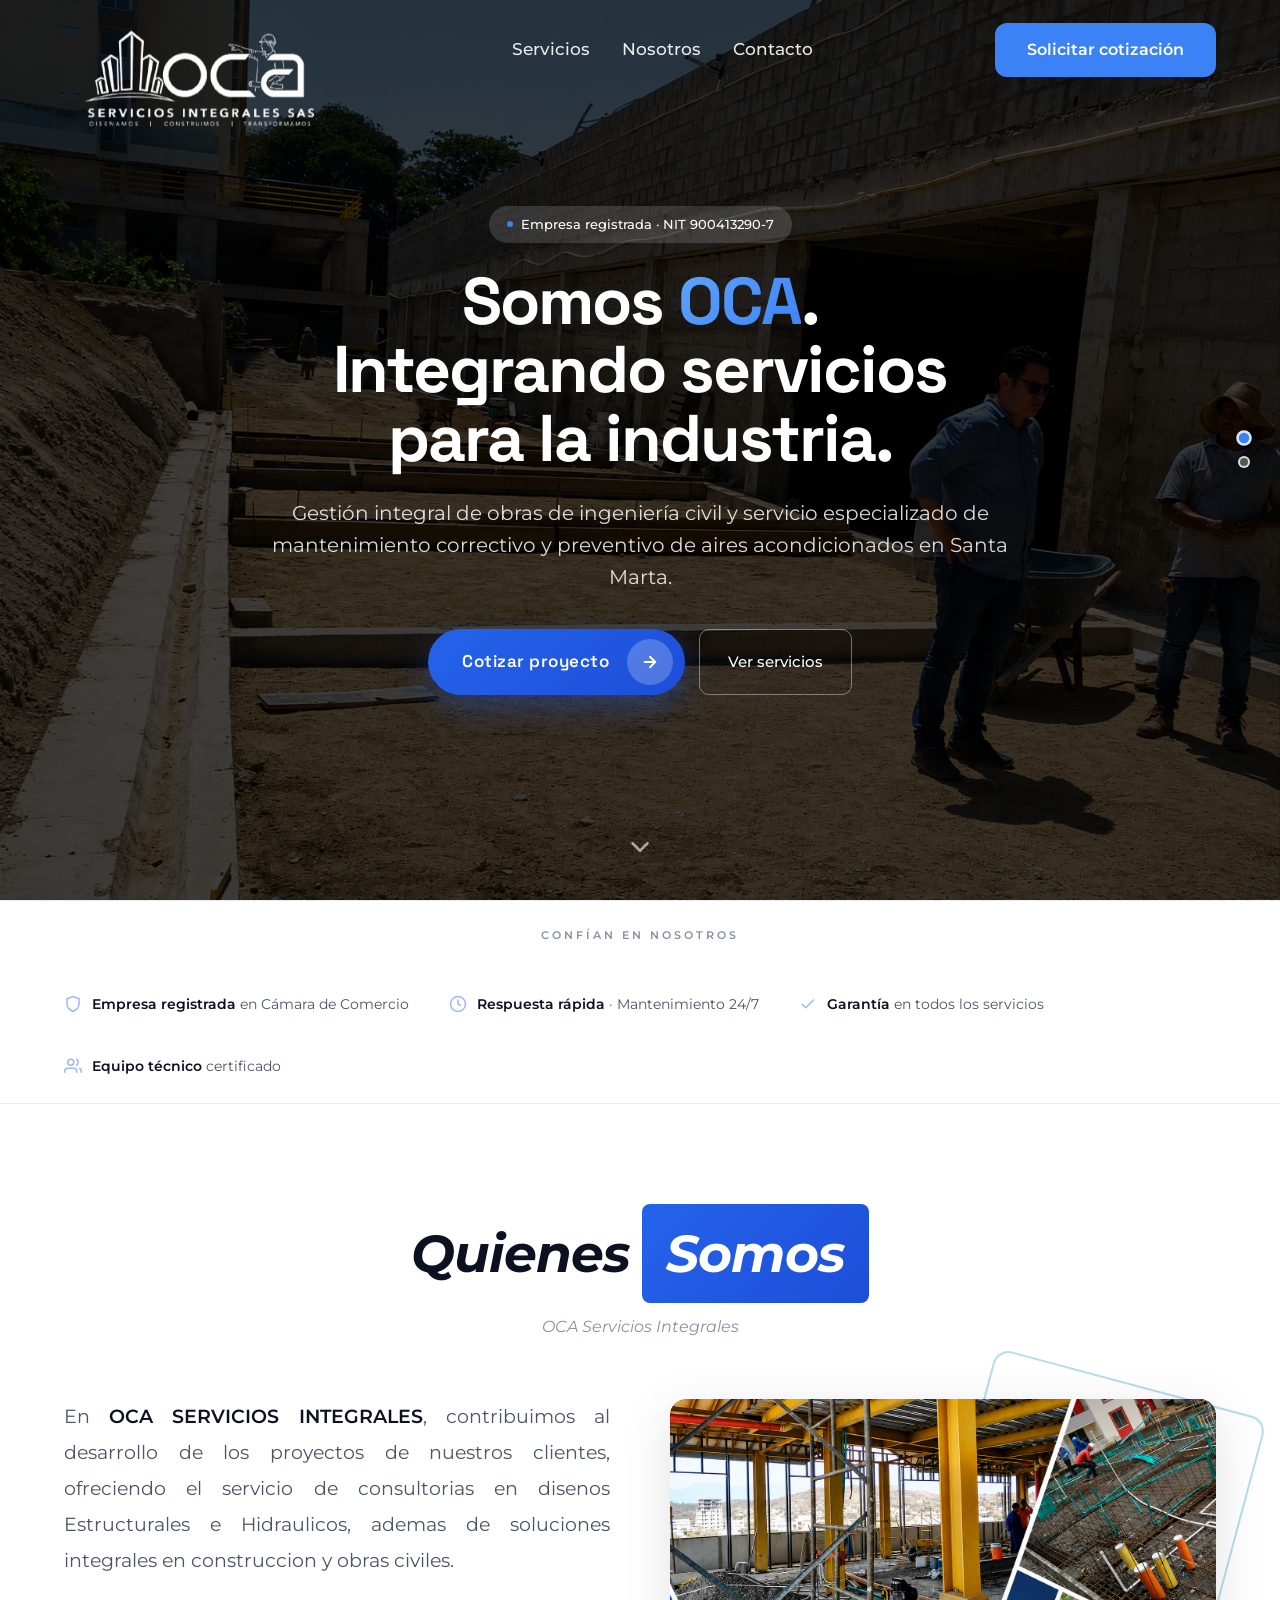
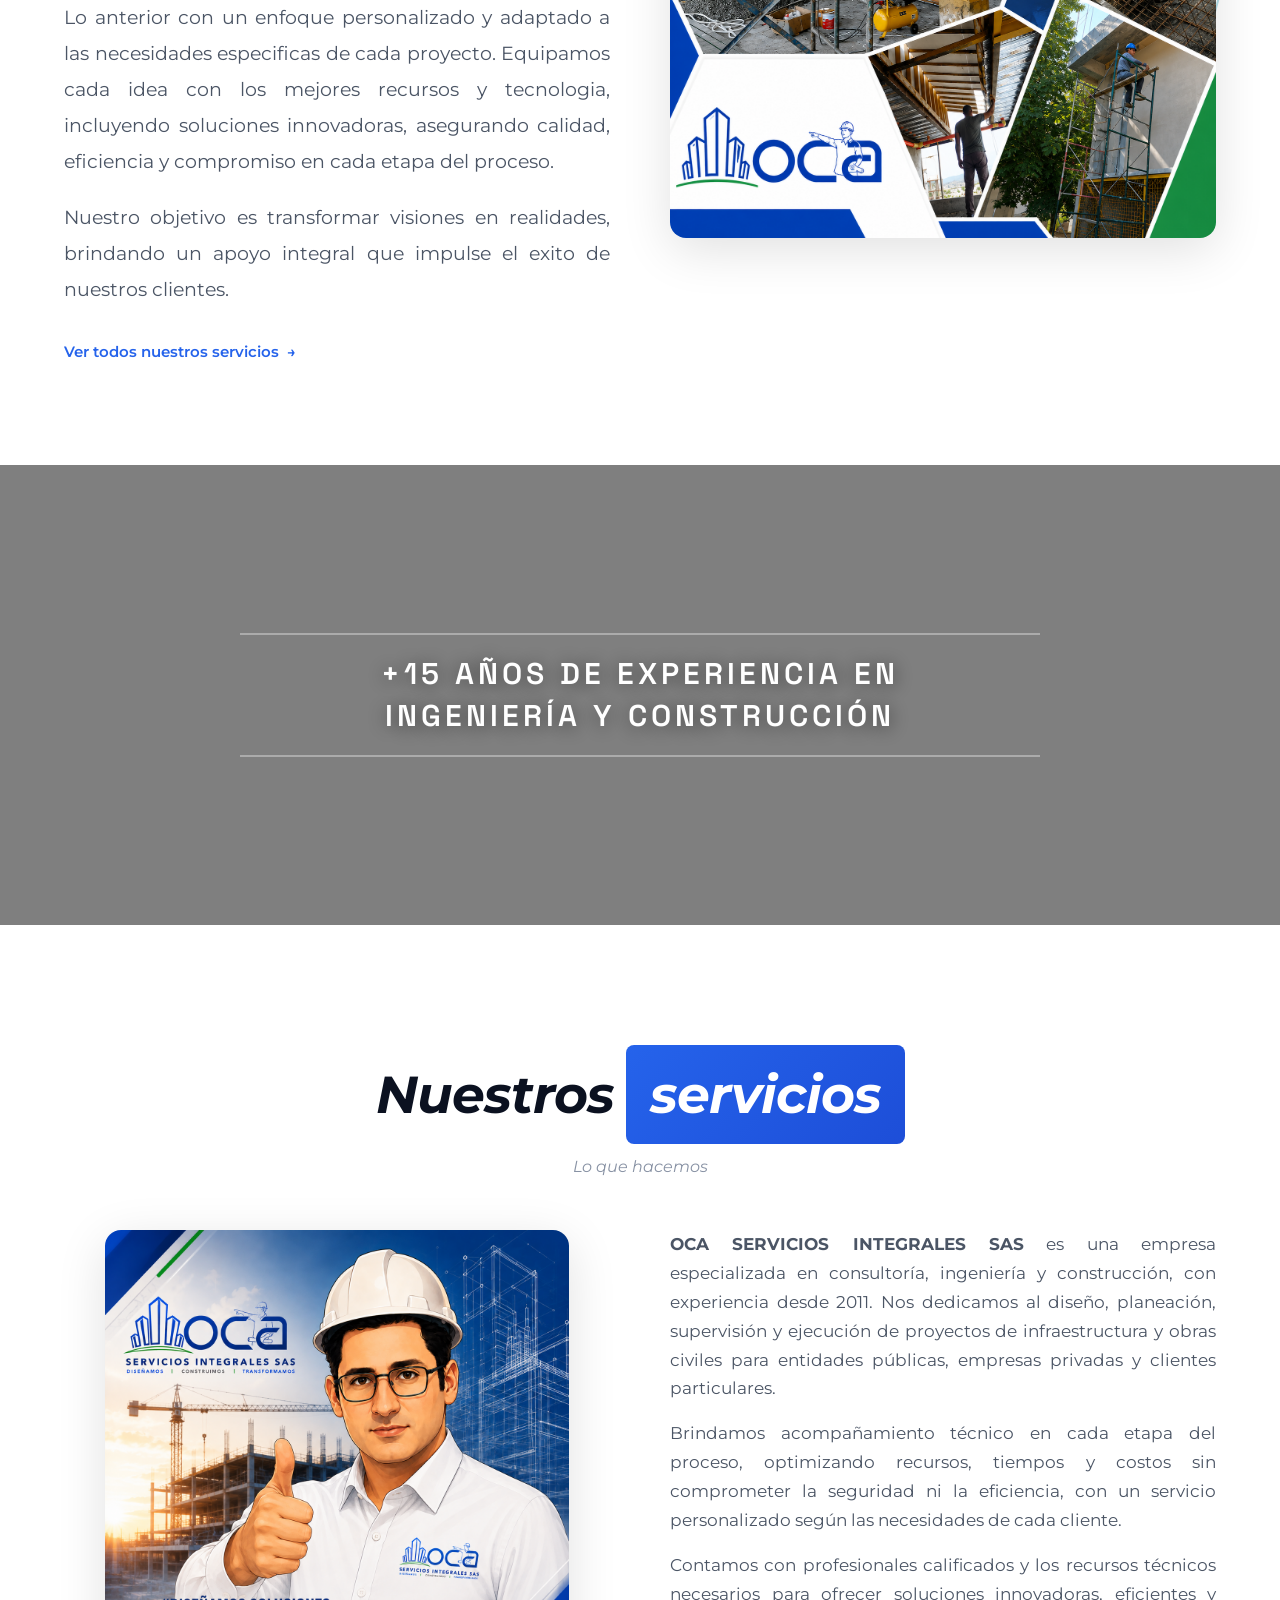
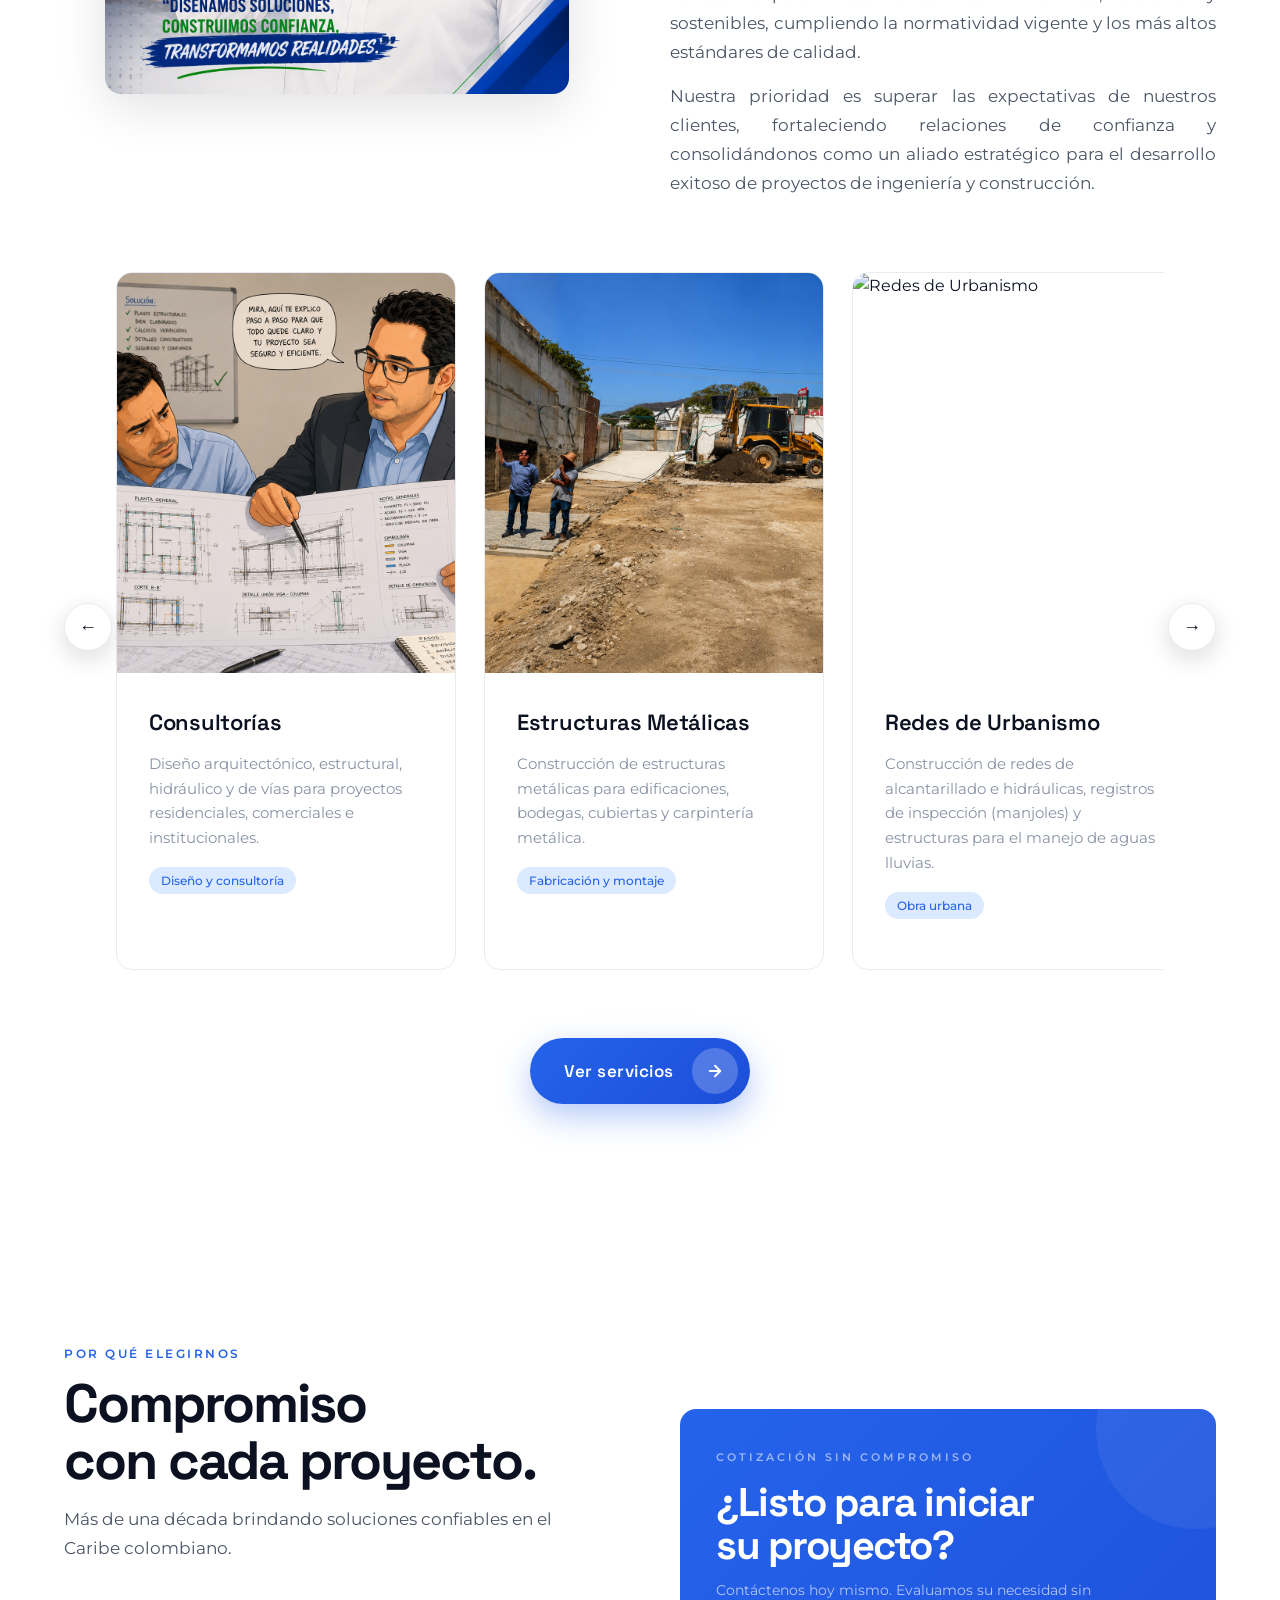
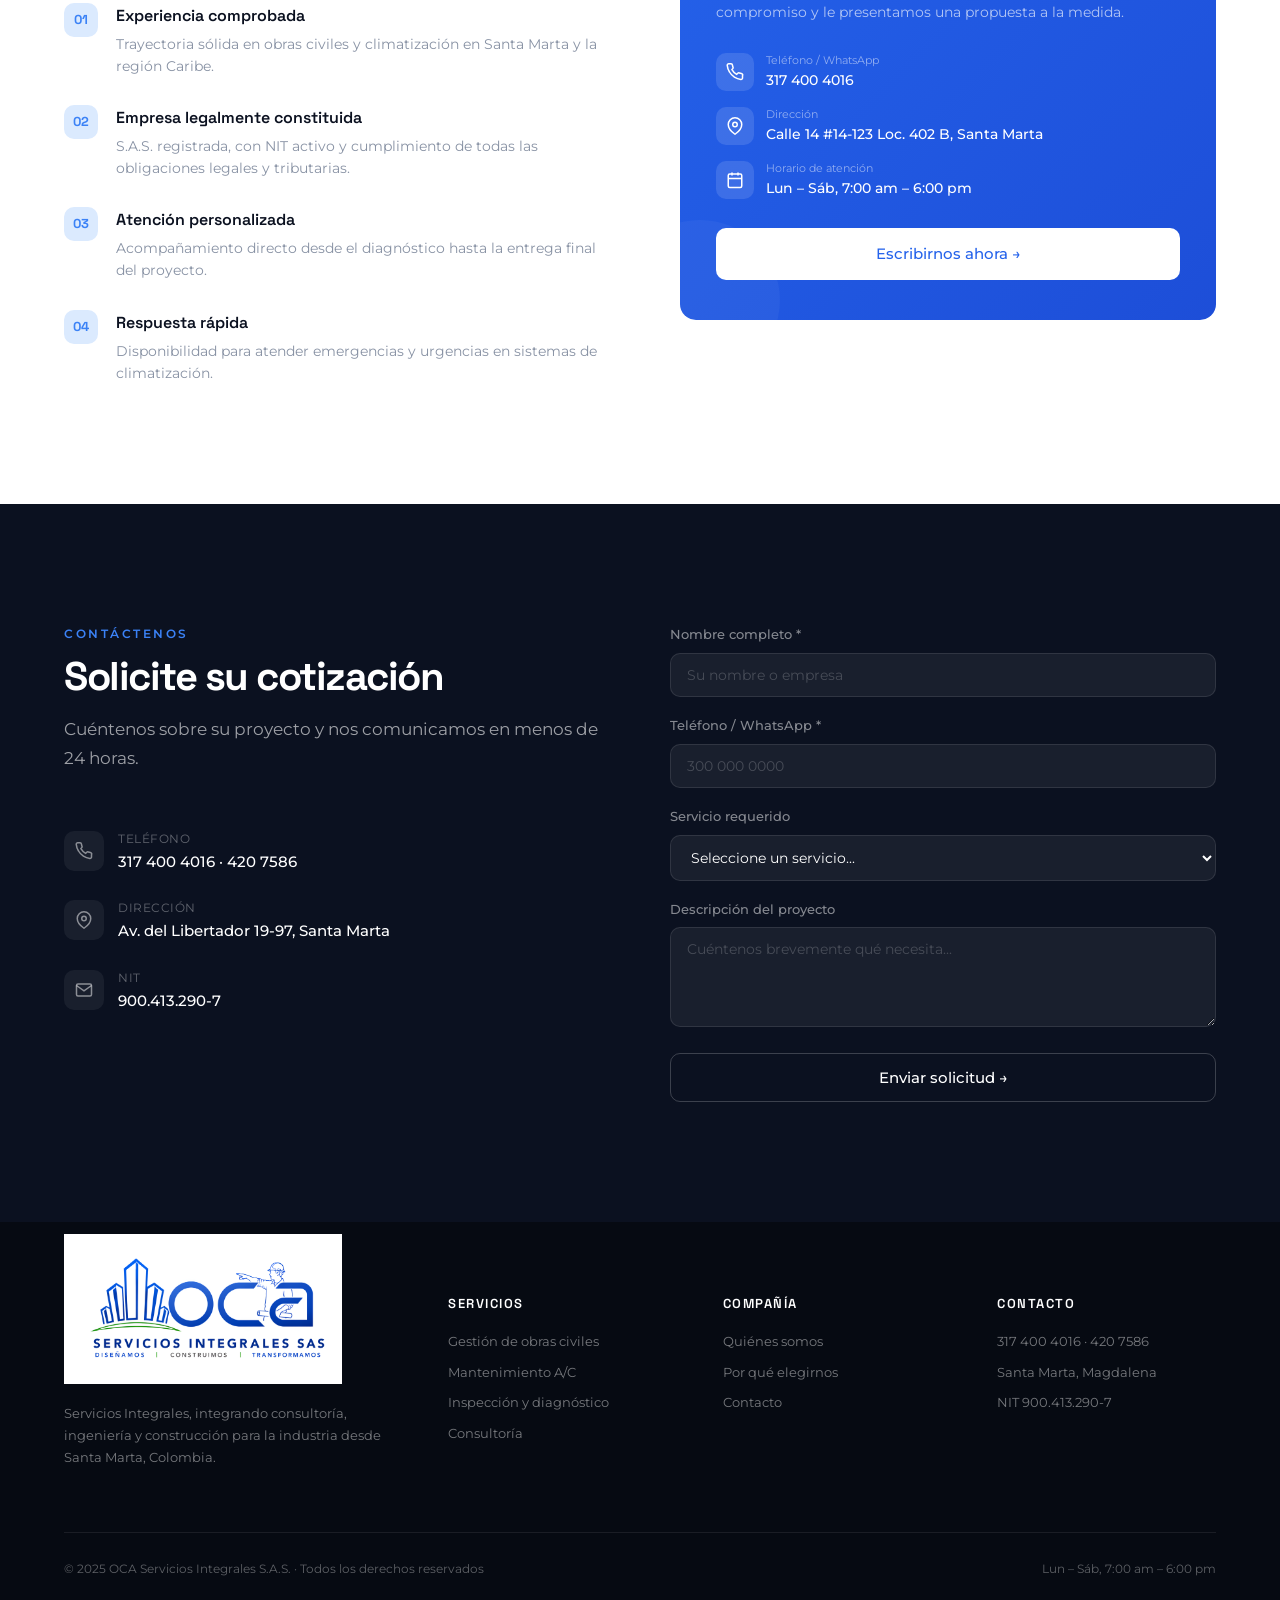
==== commit d53516fd: "Hacer las paginas de la landing responsive para cualquier dispositivo" ====
--- a/index.html
+++ b/index.html
@@ -690,8 +690,17 @@
   .reveal-right { transform: translateX(36px); }
   .reveal-scale { transform: scale(0.92); }
 
+  @media (max-width: 1100px) {
+    nav { height: 84px; }
+    .nav-logo img { height: 120px; margin-top: 48px; }
+    nav.nav-scrolled .nav-logo img { height: 84px; }
+    .hero-content h1 { font-size: 52px; }
+    .footer-grid { grid-template-columns: 1fr 1fr; gap: 40px; }
+    .porque-grid { gap: 48px; }
+  }
+
   @media (max-width: 768px) {
-    .hero-content h1 { font-size: 34px; }
+    .hero-content h1 { font-size: 38px; }
     .hero-content p { font-size: 16px; }
     .porque-grid, .contacto-grid, .quienes-grid, .servicios-intro-grid { grid-template-columns: 1fr; }
     .nav-links { display: none; }
@@ -711,6 +720,74 @@
     .servicios-slider-wrap { padding: 0 40px; }
     .servicios-slider .servicio-card { flex: 0 0 82%; }
     .servicios-btn { width: 40px; height: 40px; }
+    .hero { min-height: 90vh; }
+    h2 { font-size: 34px; }
+    .quienes-title { font-size: 40px; }
+    .quienes-title .highlight { padding: 6px 18px; }
+    .servicio-foto { height: 300px; }
+    .servicios-intro-img img { max-width: 100%; }
+    .quienes-img-container::before { width: 200px; height: 200px; top: -10px; right: -10px; }
+    .barra-video { height: 320px; }
+    .barra-video-texto h3 { font-size: 22px; letter-spacing: 2px; padding: 14px 24px; }
+    .hero-scroll { display: none; }
+  }
+
+  @media (max-width: 480px) {
+    nav { height: 72px; padding: 0 4%; }
+    .nav-logo img { height: 100px; margin-top: 44px; }
+    nav.nav-scrolled .nav-logo img { height: 72px; }
+    .nav-links { gap: 20px; }
+    .hamburger { width: 40px; height: 40px; }
+    .hero { min-height: 88vh; padding-top: 72px; }
+    .hero-content h1 { font-size: 30px; letter-spacing: -1px; }
+    .hero-content p { font-size: 15px; margin-bottom: 28px; }
+    .hero-btns { flex-direction: column; width: 100%; }
+    .hero-btns .btn-primary, .hero-btns .btn-secondary { width: 100%; justify-content: center; }
+    .hero-logo-center img { height: 84px; }
+    .hero-badge { font-size: 11px; padding: 6px 12px; }
+    .section { padding: 64px 5%; }
+    h2 { font-size: 28px; }
+    .section-intro { font-size: 15px; margin-bottom: 40px; }
+    .display { font-size: 30px; }
+    .quienes-title { font-size: 30px; gap: 8px; flex-direction: column; text-align: center; }
+    .quienes-subtitle { font-size: 14px; }
+    .quienes-text p { font-size: 16px; line-height: 1.75; }
+    .quienes-grid, .porque-grid, .contacto-grid { gap: 36px; }
+    .quienes-img-container::before { width: 150px; height: 150px; }
+    .barra-video { height: 260px; }
+    .barra-video-texto h3 { font-size: 16px; letter-spacing: 1px; padding: 10px 16px; }
+    .servicios-intro-grid { gap: 36px; }
+    .servicios-intro-text .section-intro { text-align: left; }
+    .servicios-slider-wrap { padding: 0 24px; }
+    .servicios-slider .servicio-card { flex: 0 0 88%; }
+    .servicio-foto { height: 240px; }
+    .servicio-card h3 { margin: 0 24px 10px; font-size: 20px; }
+    .servicio-card p { margin: 0 24px; font-size: 14px; }
+    .servicio-tag { margin: 14px 24px 0; }
+    .servicios-btn { width: 36px; height: 36px; font-size: 15px; }
+    .porque-visual { padding: 28px 22px; }
+    .porque-visual h3 { font-size: 24px; }
+    .porque-item { gap: 14px; }
+    .contacto .info-items { gap: 20px; }
+    .info-val { font-size: 14px; }
+    .btn-outline-light, .btn-primary { padding: 13px 20px; font-size: 14px; }
+    .footer-grid { gap: 28px; }
+    .footer-watermark { height: 84px; margin-top: -30px; }
+    .footer-bottom { font-size: 11px; }
+    .trust-bar { padding: 20px 5%; }
+    .menu-overlay-links a { font-size: 26px; }
+    .hero-dots { right: 10px; gap: 10px; }
+    .hero-dot { width: 10px; height: 10px; }
+  }
+
+  @media (max-width: 360px) {
+    .hero-content h1 { font-size: 26px; }
+    .hero-content p { font-size: 14px; }
+    .display { font-size: 26px; }
+    .quienes-title { font-size: 26px; }
+    .barra-video-texto h3 { font-size: 14px; }
+    .servicios-slider .servicio-card { flex: 0 0 92%; }
+    .footer-watermark { height: 70px; }
   }
 </style>
 </head>
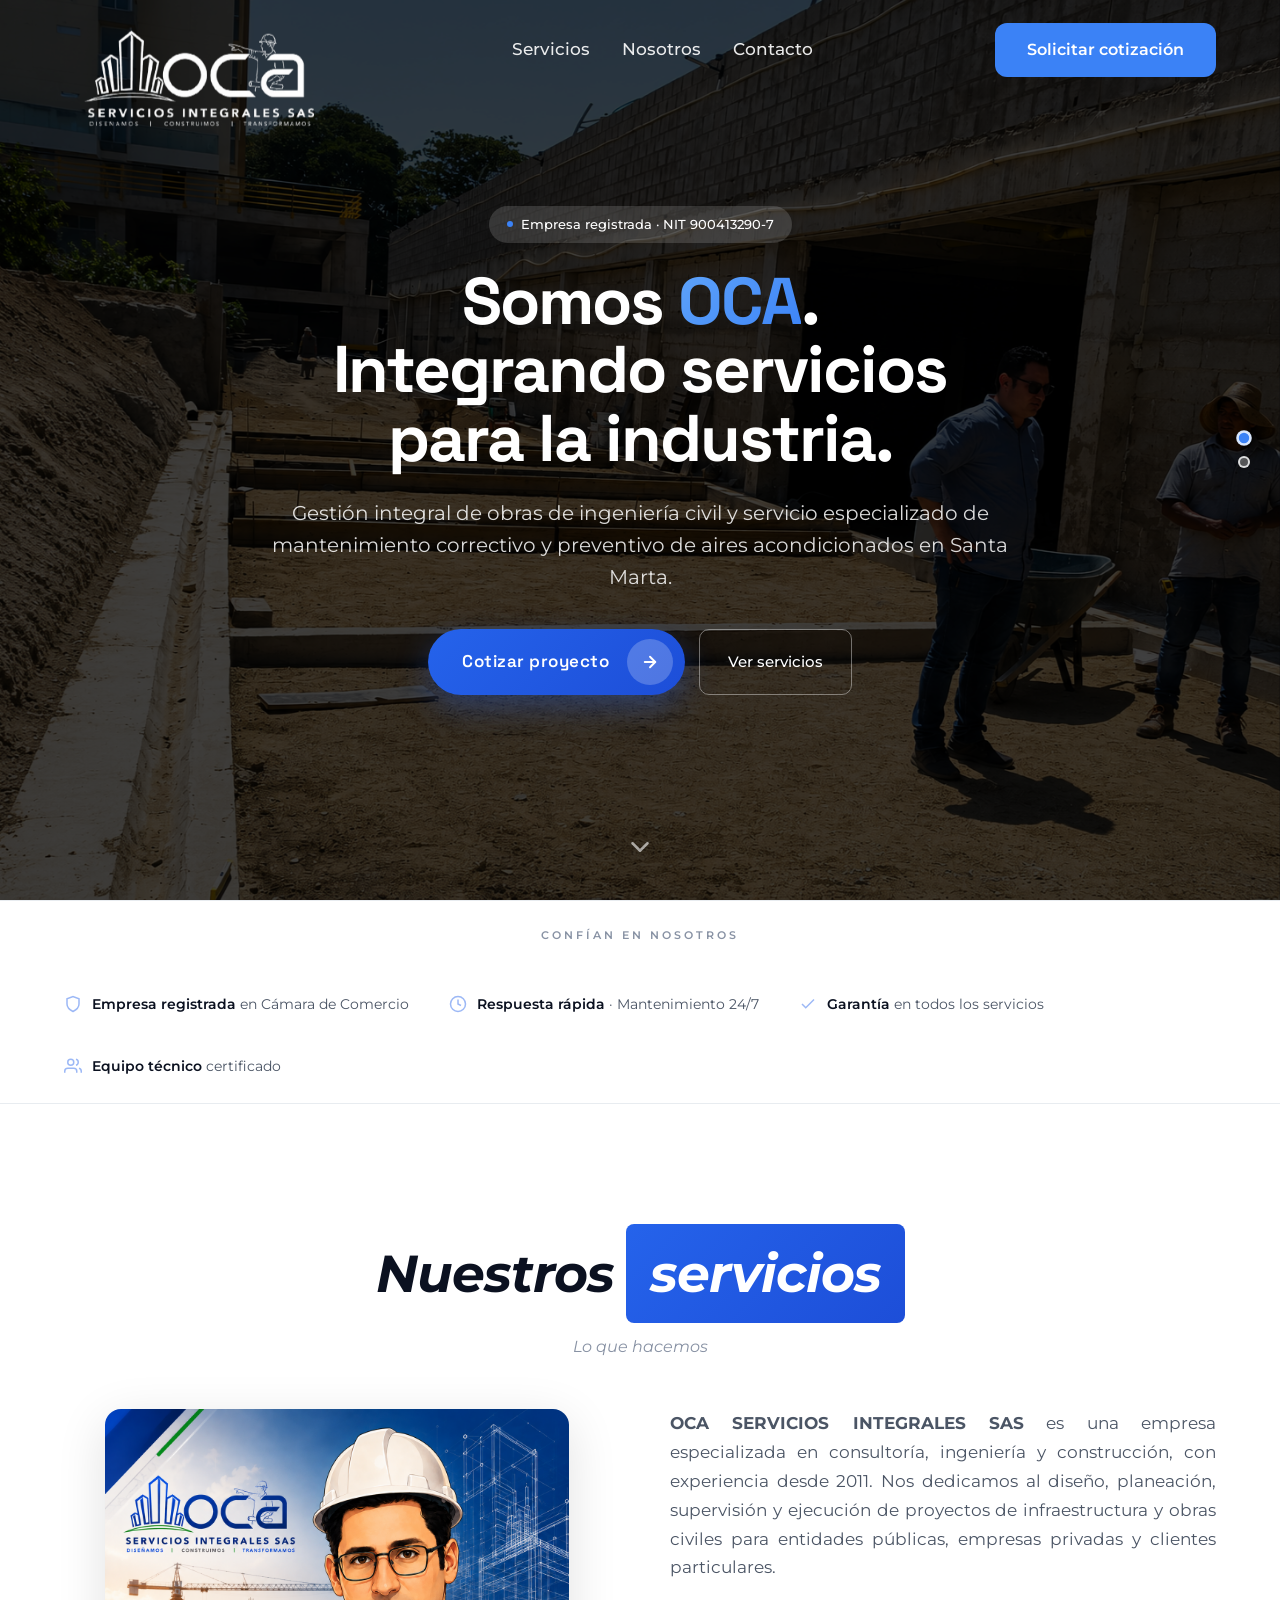
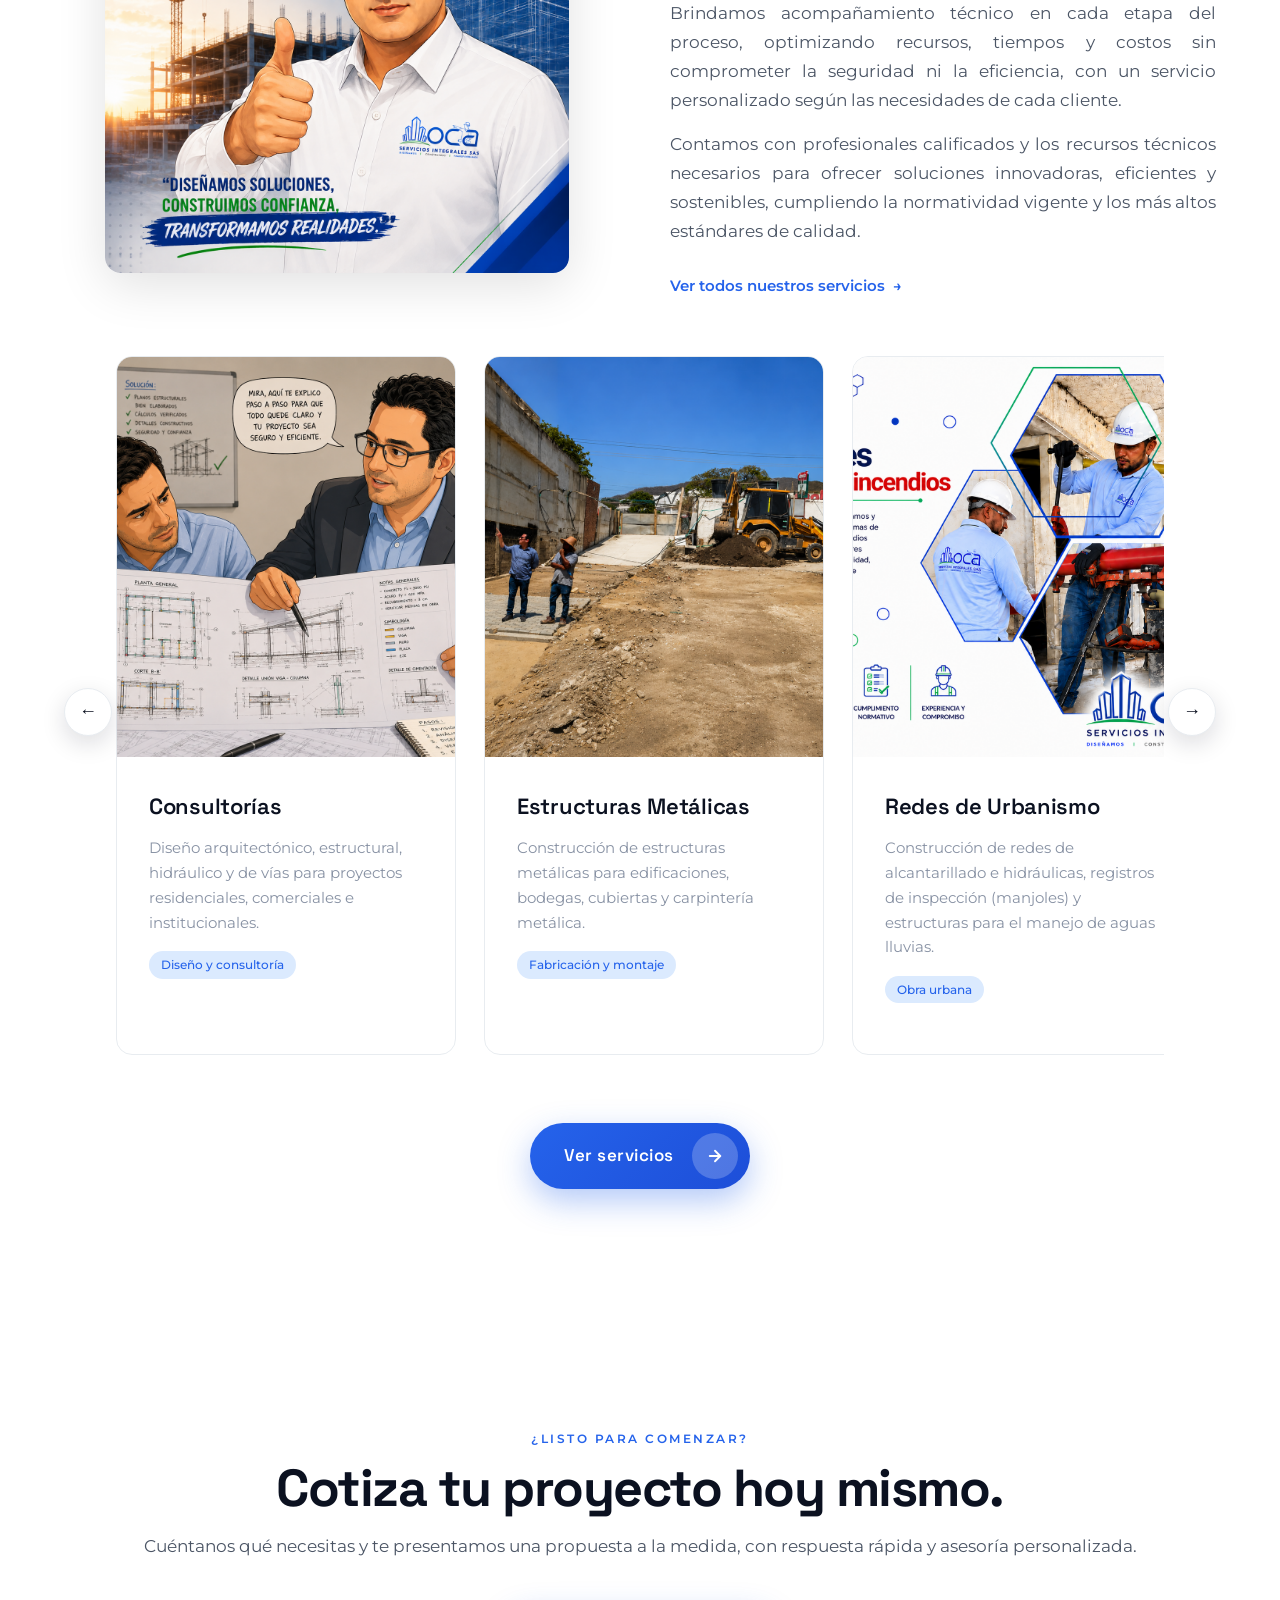
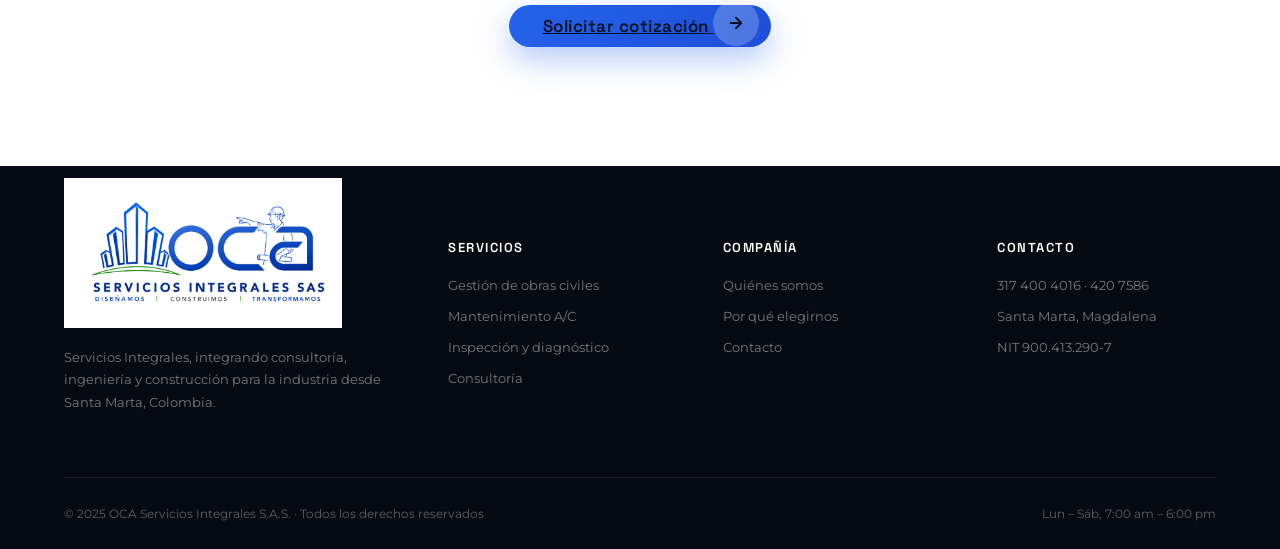
==== commit b3098575: "Reestructurar el proyecto: separar paginas (inicio, servicios, nosotros, contacto) y extraer css/js " ====
--- a/index.html
+++ b/index.html
@@ -5,791 +5,7 @@
 <meta name="viewport" content="width=device-width, initial-scale=1.0">
 <title>OCA Servicios Integrales</title>
 <link href="https://fonts.googleapis.com/css2?family=Space+Grotesk:wght@400;500;600;700&family=Montserrat:wght@300;400;500;600;700;800&display=swap" rel="stylesheet">
-<style>
-  *, *::before, *::after { box-sizing: border-box; margin: 0; padding: 0; }
-  :root {
-    --bg: #FFFFFF;
-    --surface: #FFFFFF;
-    --text: #0B1120;
-    --text-secondary: #4B5565;
-    --text-tertiary: #8892A4;
-    --primary: #2563EB;
-    --primary-dark: #1D4ED8;
-    --primary-light: #DBEAFE;
-    --accent: #3B82F6;
-    --accent-dark: #2563EB;
-    --accent-light: #DBEAFE;
-    --border: #E8ECF0;
-    --radius: 16px;
-    --shadow: 0 1px 2px rgba(0,0,0,0.04), 0 4px 12px rgba(0,0,0,0.04);
-    --shadow-lg: 0 4px 24px rgba(0,0,0,0.06), 0 12px 48px rgba(0,0,0,0.04);
-  }
-  html { scroll-behavior: smooth; }
-  body {
-    font-family: 'Montserrat', sans-serif;
-    background: var(--bg);
-    color: var(--text);
-    overflow-x: hidden;
-    line-height: 1.6;
-  }
-  h1, h2, h3, h4, .font-display { font-family: 'Space Grotesk', sans-serif; }
-
-  /* ANIMATED BACKGROUND */
-  .bg-blob {
-    position: fixed; top: 0; left: 0; width: 100%; height: 100%;
-    pointer-events: none; z-index: -1; overflow: hidden;
-    opacity: 0;
-  }
-  .bg-blob span {
-    position: absolute; border-radius: 50%;
-    filter: blur(80px); opacity: 0.15;
-    animation: float 20s ease-in-out infinite;
-  }
-  .bg-blob span:nth-child(1) {
-    width: 600px; height: 600px; background: var(--primary);
-    top: -200px; right: -100px; animation-delay: 0s;
-  }
-  .bg-blob span:nth-child(2) {
-    width: 400px; height: 400px; background: var(--accent);
-    bottom: -100px; left: -100px; animation-delay: -7s;
-  }
-  .bg-blob span:nth-child(3) {
-    width: 300px; height: 300px; background: #8B5CF6;
-    top: 40%; left: 50%; animation-delay: -14s;
-  }
-  @keyframes float {
-    0%, 100% { transform: translate(0, 0) scale(1); }
-    25% { transform: translate(40px, -40px) scale(1.05); }
-    50% { transform: translate(-20px, 20px) scale(0.95); }
-    75% { transform: translate(30px, 30px) scale(1.02); }
-  }
-
-  /* NAV */
-  nav {
-    position: fixed; top: 0; left: 0; right: 0; z-index: 100;
-    background: transparent;
-    display: flex; align-items: center; justify-content: space-between;
-    padding: 0 5%; height: 100px;
-    transition: background 0.3s ease, box-shadow 0.3s ease;
-  }
-  nav.nav-scrolled {
-    background: #0B1120;
-    box-shadow: 0 2px 20px rgba(0,0,0,0.3);
-  }
-  .nav-logo {
-    position: relative;
-  }
-  .nav-logo img {
-    height: 150px;
-    width: auto;
-    display: block;
-    margin-top: 62px;
-    transition: height 0.6s cubic-bezier(0.25, 0.46, 0.45, 0.94), margin-top 0.6s cubic-bezier(0.25, 0.46, 0.45, 0.94);
-  }
-  nav.nav-scrolled .nav-logo img {
-    height: 100px;
-    margin-top: 0;
-  }
-  nav.nav-logo-hidden .nav-logo {
-    opacity: 0; pointer-events: none;
-  }
-  nav .nav-logo {
-    transition: opacity 0.4s ease;
-  }
-  .nav-logo .logo-hero { display: block; }
-  .nav-logo .logo-scroll { display: none; }
-  .nav-links { display: flex; gap: 32px; list-style: none; }
-  .nav-links a {
-    text-decoration: none; color: rgba(255,255,255,0.9); font-size: 17px; font-weight: 500;
-    position: relative; transition: color 0.2s;
-  }
-  .nav-links a::after {
-    content: ''; position: absolute; bottom: -4px; left: 0; width: 0; height: 2px;
-    background: var(--accent); transition: width 0.3s; border-radius: 2px;
-  }
-  .nav-links a:hover { color: #fff; }
-  .nav-links a:hover::after { width: 100%; }
-  .nav-cta {
-    background: var(--accent); color: #fff; border: none; cursor: pointer;
-    padding: 14px 32px; border-radius: 12px; font-family: 'Montserrat', sans-serif;
-    font-size: 16px; font-weight: 600; text-decoration: none;
-    transition: transform 0.2s, box-shadow 0.2s;
-    position: relative; overflow: hidden;
-  }
-  .nav-cta:hover { transform: translateY(-1px); box-shadow: 0 4px 16px rgba(0,0,0,0.3); }
-
-  /* HERO */
-  .hero {
-    min-height: 100vh; padding: 0;
-    display: flex; flex-direction: column; align-items: center; justify-content: center;
-    position: relative;
-    overflow: hidden;
-    background: #0B1120;
-  }
-  .hero-fondos {
-    position: absolute; top: 0; left: 0; width: 100%; height: 100%;
-    z-index: 0;
-  }
-  .hero-fondos img {
-    position: absolute; top: 0; left: 0; width: 100%; height: 100%;
-    object-fit: cover;
-    transition: opacity 1.2s ease, transform 0.6s ease;
-    will-change: transform;
-  }
-  .hero-video-wrap {
-    position: absolute; inset: 0;
-    opacity: 0;
-    transition: opacity 1.2s ease;
-  }
-  .hero-video-wrap video {
-    position: absolute; top: 0; left: 0; width: 100%; height: 100%;
-    object-fit: cover;
-    display: block;
-  }
-  .hero::before {
-    content: '';
-    position: absolute; top: 0; left: 0; right: 0; bottom: 0;
-    background: rgba(0,0,0,0.75);
-    z-index: 1;
-    transition: opacity 1.5s ease;
-  }
-  .hero-content {
-    position: relative; z-index: 2;
-    text-align: center;
-    padding: 0 5%;
-    max-width: 900px;
-    will-change: transform, opacity;
-  }
-  .hero-logo-center {
-    margin-bottom: 30px;
-  }
-  .hero-logo-center img {
-    height: 140px;
-    width: auto;
-  }
-  .hero-content h1 {
-    font-size: 66px; font-weight: 700; line-height: 1.04;
-    color: #fff; margin-bottom: 24px; letter-spacing: -2px;
-  }
-  .hero-content h1 .gradient {
-    background: linear-gradient(135deg, #60A5FA, #3B82F6);
-    -webkit-background-clip: text; -webkit-text-fill-color: transparent;
-    background-clip: text;
-  }
-  .hero-content p {
-    font-size: 20px; color: rgba(255,255,255,0.85); line-height: 1.6;
-    margin-bottom: 36px;
-  }
-  .hero-btns { display: flex; gap: 14px; justify-content: center; flex-wrap: wrap; }
-  .btn-primary {
-    background: var(--accent); color: #fff; padding: 14px 28px;
-    border-radius: 10px; font-size: 15px; font-weight: 500;
-    text-decoration: none; border: none; cursor: pointer; font-family: 'Montserrat', sans-serif;
-    transition: transform 0.2s, box-shadow 0.2s;
-    display: inline-flex; align-items: center; gap: 8px;
-    position: relative; overflow: hidden;
-  }
-  .btn-primary:hover { transform: translateY(-2px); box-shadow: 0 8px 24px rgba(0,0,0,0.3); }
-  .btn-secondary {
-    background: transparent; color: #fff; padding: 14px 28px;
-    border-radius: 10px; font-size: 15px; font-weight: 500;
-    text-decoration: none; border: 1.5px solid rgba(255,255,255,0.4);
-    transition: border-color 0.2s, background 0.2s; font-family: 'Montserrat', sans-serif; cursor: pointer;
-    display: inline-flex; align-items: center; gap: 8px;
-    position: relative; overflow: hidden;
-  }
-  .btn-secondary:hover { border-color: #fff; background: rgba(255,255,255,0.1); }
-
-  /* SHINE EFFECT ON BUTTONS */
-  .btn-primary::before, .btn-secondary::before, .nav-cta::before, .btn-outline-light::before {
-    content: '';
-    position: absolute; top: 0; left: 0; width: 100%; height: 100%;
-    background: linear-gradient(105deg, transparent 40%, rgba(255,255,255,0.45) 50%, transparent 60%);
-    transform: translateX(-130%);
-    transition: transform 0.65s ease;
-    pointer-events: none;
-  }
-  .btn-primary:hover::before, .btn-secondary:hover::before, .nav-cta:hover::before, .btn-outline-light:hover::before {
-    transform: translateX(130%);
-  }
-
-  /* HAMBURGER */
-  .hamburger {
-    display: none; cursor: pointer; z-index: 200;
-    width: 44px; height: 44px; position: relative;
-    background: none; border: none;
-  }
-  .hamburger span {
-    display: block; width: 28px; height: 3px; background: #fff;
-    border-radius: 3px; position: absolute; left: 8px;
-    transition: transform 0.35s ease, opacity 0.25s ease;
-  }
-  .hamburger span:nth-child(1) { top: 11px; }
-  .hamburger span:nth-child(2) { top: 20px; }
-  .hamburger span:nth-child(3) { top: 29px; }
-  .hamburger.open span:nth-child(1) { transform: translateY(9px) rotate(45deg); }
-  .hamburger.open span:nth-child(2) { opacity: 0; }
-  .hamburger.open span:nth-child(3) { transform: translateY(-9px) rotate(-45deg); }
-
-  .menu-overlay {
-    position: fixed; top: 0; right: 0; width: 100%; height: 100%;
-    background: #0B1120; z-index: 150;
-    display: flex; flex-direction: column; align-items: center; justify-content: center;
-    transform: translateX(100%); transition: transform 0.45s cubic-bezier(0.22, 1, 0.36, 1);
-    overflow-y: auto;
-  }
-  .menu-overlay.open { transform: translateX(0); }
-  .menu-overlay-close {
-    position: absolute; top: 28px; right: 32px;
-    background: none; border: none; cursor: pointer; z-index: 160;
-  }
-  .menu-overlay-close svg { width: 36px; height: 36px; stroke: #fff; stroke-width: 2; }
-  .menu-overlay-logo { margin-bottom: 48px; }
-  .menu-overlay-logo img { height: 100px; width: auto; }
-  .menu-overlay-links {
-    list-style: none; display: flex; flex-direction: column; align-items: center; gap: 8px;
-  }
-  .menu-overlay-links a {
-    font-family: 'Space Grotesk', sans-serif; font-size: clamp(28px, 5vw, 42px);
-    font-weight: 600; color: rgba(255,255,255,0.85); text-decoration: none;
-    transition: color 0.25s, transform 0.25s; display: block; padding: 8px 16px;
-  }
-  .menu-overlay-links a:hover { color: var(--accent); transform: translateX(8px); }
-  .menu-overlay-contact {
-    margin-top: 48px; text-align: center; color: rgba(255,255,255,0.5);
-    font-size: 14px; display: flex; flex-direction: column; gap: 8px;
-  }
-  .menu-overlay-contact a { color: var(--accent); text-decoration: none; font-weight: 600; }
-  .menu-overlay-footer {
-    margin-top: 32px; font-size: 13px; color: rgba(255,255,255,0.3); text-align: center;
-  }
-
-  .hero-dots {
-    position: absolute;
-    right: 30px;
-    top: 50%;
-    transform: translateY(-50%);
-    display: flex;
-    flex-direction: column;
-    gap: 12px;
-    z-index: 5;
-  }
-  .hero-dot {
-    width: 12px;
-    height: 12px;
-    border-radius: 50%;
-    background: rgba(255,255,255,0.3);
-    border: 2px solid rgba(255,255,255,0.8);
-    cursor: pointer;
-    transition: background 0.3s, transform 0.3s;
-  }
-  .hero-dot.active {
-    background: var(--accent);
-    transform: scale(1.3);
-  }
-  .hero-scroll {
-    position: absolute;
-    bottom: 30px;
-    left: 50%;
-    transform: translateX(-50%);
-    z-index: 5;
-    animation: bounce 2s infinite;
-  }
-  .hero-scroll svg {
-    width: 30px;
-    height: 30px;
-    stroke: rgba(255,255,255,0.6);
-    cursor: pointer;
-    transition: stroke 0.3s;
-  }
-  .hero-scroll svg:hover {
-    stroke: #fff;
-  }
-  @keyframes bounce {
-    0%, 20%, 50%, 80%, 100% { transform: translateX(-50%) translateY(0); }
-    40% { transform: translateX(-50%) translateY(-10px); }
-    60% { transform: translateX(-50%) translateY(-5px); }
-  }
-  .hero-badge {
-    display: inline-flex; align-items: center; gap: 8px;
-    background: rgba(255,255,255,0.15); color: #fff;
-    padding: 8px 18px; border-radius: 100px; font-size: 13px; font-weight: 500;
-    margin-bottom: 24px;
-    backdrop-filter: blur(10px);
-  }
-  .hero-badge::before {
-    content: ''; width: 6px; height: 6px; border-radius: 50%;
-    background: var(--accent); animation: pulse-dot 2s ease-in-out infinite;
-  }
-  @keyframes pulse-dot {
-    0%, 100% { opacity: 1; transform: scale(1); }
-    50% { opacity: 0.5; transform: scale(0.8); }
-  }
-
-  /* TRUST BAR */
-  .trust-bar {
-    background: var(--surface); padding: 26px 5%;
-    display: flex; align-items: center; justify-content: center; gap: 48px; flex-wrap: wrap;
-    border-top: 1px solid var(--border);
-    border-bottom: 1px solid var(--border);
-  }
-  .trust-label {
-    font-size: 11px; font-weight: 600; letter-spacing: 3px; text-transform: uppercase;
-    color: var(--text-tertiary);
-  }
-  .trust-items { display: flex; align-items: center; gap: 40px; flex-wrap: wrap; }
-  .trust-item {
-    display: flex; align-items: center; gap: 10px; color: var(--text-secondary); font-size: 14px;
-    transition: color 0.2s;
-  }
-  .trust-item svg { opacity: 0.45; transition: opacity 0.2s, transform 0.2s; }
-  .trust-item:hover { color: var(--text); }
-  .trust-item:hover svg { opacity: 1; transform: translateY(-2px); }
-  .trust-item strong { color: var(--text); font-weight: 600; }
-
-  /* SECTION COMMON */
-  .section { padding: 120px 5%; }
-  .section-label {
-    font-size: 12px; font-weight: 600; letter-spacing: 2.5px; text-transform: uppercase;
-    color: var(--primary); margin-bottom: 12px;
-  }
-  h2 {
-    font-family: 'Space Grotesk', sans-serif; font-size: 40px; font-weight: 700;
-    letter-spacing: -1.5px; margin-bottom: 16px; line-height: 1.1;
-  }
-  .section-intro { font-size: 17px; color: var(--text-secondary); max-width: 560px; line-height: 1.7; margin-bottom: 56px; }
-  .display {
-    font-size: 54px; line-height: 1.05; letter-spacing: -2px;
-  }
-  .micro-label {
-    font-size: 11px; font-weight: 600; letter-spacing: 3px; text-transform: uppercase;
-    color: rgba(255,255,255,0.55); margin-bottom: 14px;
-  }
-  .text-link {
-    display: inline-flex; align-items: center;
-    font-weight: 600; font-size: 15px; color: var(--primary); text-decoration: none;
-    margin-top: 12px;
-  }
-  .text-link::after { content: '→'; display: inline-block; margin-left: 8px; transition: transform 0.25s; }
-  .text-link:hover { color: var(--primary-dark); }
-  .text-link:hover::after { transform: translateX(5px); }
-
-  /* SERVICIOS */
-  .servicios-header { text-align: center; margin-bottom: 50px; }
-  .servicios-intro-grid { display: grid; grid-template-columns: 1fr 1fr; gap: 60px; align-items: start; margin-bottom: 50px; }
-  .servicios-intro-text .section-label { margin-bottom: 8px; }
-  .servicios-intro-text h2 { margin-bottom: 20px; }
-  .servicios-intro-text .section-intro { margin-bottom: 16px; text-align: justify; }
-  .servicios-intro-img img {
-    width: 100%; border-radius: 16px;
-    box-shadow: 0 12px 50px rgba(0,0,0,0.12);
-    max-width: 85%;
-    margin: 0 auto;
-    display: block;
-  }
-  .servicios-slider-wrap { position: relative; padding: 0 52px; }
-  .servicios-slider {
-    display: flex; gap: 28px; overflow-x: auto;
-    scroll-behavior: smooth; scroll-snap-type: x mandatory;
-    padding: 8px 4px 20px; scrollbar-width: thin;
-    scrollbar-color: var(--primary) transparent;
-  }
-  .servicios-slider::-webkit-scrollbar { height: 8px; }
-  .servicios-slider::-webkit-scrollbar-track { background: transparent; }
-  .servicios-slider::-webkit-scrollbar-thumb { background: var(--primary); border-radius: 100px; }
-  .servicios-slider .servicio-card { flex: 0 0 340px; scroll-snap-align: start; }
-  .servicios-btn {
-    position: absolute; top: 50%; transform: translateY(-50%); z-index: 6;
-    width: 48px; height: 48px; border-radius: 50%;
-    border: 1px solid var(--border); background: var(--surface);
-    color: var(--text); cursor: pointer;
-    display: flex; align-items: center; justify-content: center;
-    box-shadow: 0 8px 24px rgba(11,17,32,0.14); font-size: 18px;
-    transition: background 0.2s, color 0.2s, transform 0.2s;
-  }
-  .servicios-btn:hover { background: var(--primary); color: #fff; transform: translateY(-50%) scale(1.06); }
-  .servicios-btn.prev { left: 0; }
-  .servicios-btn.next { right: 0; }
-  .servicios-ver { text-align: center; margin-top: 48px; }
-  .servicios-cta, .hero-cta {
-    font-family: 'Space Grotesk', sans-serif;
-    font-size: 17px; font-weight: 600; letter-spacing: 0.5px;
-    padding: 10px 12px 10px 34px; border-radius: 100px; gap: 18px;
-    background: linear-gradient(135deg, var(--primary), var(--primary-dark));
-    box-shadow: 0 12px 32px rgba(37,99,235,0.35);
-  }
-  .servicios-cta:hover, .hero-cta:hover { box-shadow: 0 18px 44px rgba(37,99,235,0.5); }
-  .btn-arrow {
-    width: 46px; height: 46px; border-radius: 50%;
-    background: rgba(255,255,255,0.22);
-    display: inline-flex; align-items: center; justify-content: center;
-    transition: background 0.3s, transform 0.3s, color 0.3s;
-  }
-  .btn-primary:hover .btn-arrow { background: #fff; color: var(--primary); transform: translateX(4px); }
-  .servicio-card {
-    background: var(--surface); border: 1px solid var(--border); border-radius: var(--radius);
-    padding: 0 0 40px; cursor: default;
-    transition: transform 0.3s, box-shadow 0.3s, border-color 0.3s;
-    position: relative; overflow: hidden;
-  }
-  .servicio-card::before {
-    content: '';
-    position: absolute; top: 0; left: 0; right: 0; bottom: 0;
-    background: radial-gradient(480px circle at var(--mx, 50%) var(--my, 50%), rgba(37,99,235,0.10), transparent 45%);
-    opacity: 0;
-    transition: opacity 0.4s ease;
-    pointer-events: none;
-  }
-  .servicio-card:hover::before { opacity: 1; }
-  .servicio-card:hover {
-    transform: translateY(-6px);
-    box-shadow: var(--shadow-lg);
-    border-color: transparent;
-  }
-  .servicio-foto {
-    position: relative;
-    height: 400px;
-    margin-bottom: 32px;
-    overflow: hidden;
-  }
-  .servicio-foto img {
-    position: absolute; top: 0; left: 0;
-    width: 100%; height: 100%;
-    object-fit: cover;
-    transition: opacity 0.5s ease, transform 0.6s ease;
-  }
-  .foto-antes { opacity: 0; }
-  .servicio-card:hover .foto-antes { opacity: 1; }
-  .servicio-card:hover .foto-despues { transform: scale(1.06); }
-  .foto-badge {
-    position: absolute; top: 12px; left: 12px;
-    z-index: 2;
-    background: rgba(0,0,0,0.55); color: #fff;
-    font-size: 10px; font-weight: 700; letter-spacing: 1.5px; text-transform: uppercase;
-    padding: 5px 12px; border-radius: 100px;
-    backdrop-filter: blur(6px);
-    transition: opacity 0.3s ease;
-  }
-  .foto-badge.antes { opacity: 0; }
-  .servicio-card:hover .foto-badge.despues { opacity: 0; }
-  .servicio-card:hover .foto-badge.antes { opacity: 1; }
-  .servicio-card h3 {
-    font-family: 'Space Grotesk', sans-serif; font-size: 22px; font-weight: 600;
-    margin: 0 32px 12px; letter-spacing: -0.3px;
-  }
-  .servicio-card p { font-size: 15px; color: var(--text-tertiary); line-height: 1.65; margin: 0 32px; }
-  .servicio-tag {
-    display: inline-block; margin: 16px 32px 0;
-    background: var(--primary-light); color: var(--primary);
-    padding: 4px 12px; border-radius: 100px; font-size: 12px; font-weight: 500;
-  }
-
-  /* QUIENES SOMOS */
-  .quienes-somos { background: var(--bg); padding: 100px 5%; }
-  .quienes-header { text-align: center; margin-bottom: 60px; }
-  .quienes-title {
-    font-size: 52px; font-weight: 700; letter-spacing: -1px; margin-bottom: 10px;
-    display: flex; align-items: center; justify-content: center; gap: 12px;
-  }
-  .quienes-title .italic { font-style: italic; color: var(--text); }
-  .quienes-title .highlight {
-    background: linear-gradient(135deg, #2563EB, #1D4ED8);
-    color: #fff; padding: 8px 24px; border-radius: 8px;
-    font-style: italic;
-  }
-  .quienes-subtitle { font-size: 16px; color: var(--text-tertiary); font-style: italic; }
-  .quienes-grid { display: grid; grid-template-columns: 1fr 1fr; gap: 60px; align-items: start; }
-  .quienes-text p {
-    font-size: 19px; color: var(--text-secondary); line-height: 1.9; margin-bottom: 20px;
-    text-align: justify;
-  }
-  .quienes-text p:last-child { margin-bottom: 0; }
-  .quienes-text strong { color: var(--text); font-weight: 600; }
-  .quienes-img-container {
-    position: relative;
-    display: flex; justify-content: center; align-items: center;
-  }
-  .quienes-img-container::before {
-    content: '';
-    position: absolute; width: 280px; height: 280px;
-    border: 2px solid rgba(8,145,178,0.3);
-    border-radius: 16px; transform: rotate(15deg);
-    top: -20px; right: -20px;
-  }
-  .quienes-img {
-    width: 100%; max-width: 580px;
-    border-radius: 16px;
-    box-shadow: 0 12px 50px rgba(0,0,0,0.12);
-    position: relative; z-index: 1;
-  }
-
-  /* BARRA VIDEO */
-  .barra-video {
-    width: 100%;
-    height: 460px;
-    overflow: hidden;
-    position: relative;
-  }
-  .barra-video video {
-    position: absolute;
-    top: 50%;
-    left: 50%;
-    min-width: 100%;
-    min-height: 100%;
-    width: auto;
-    height: auto;
-    transform: translate(-50%, -50%);
-    display: block;
-    filter: saturate(1.2) contrast(1.05);
-  }
-  .barra-video-overlay {
-    position: absolute;
-    top: 0; left: 0; right: 0; bottom: 0;
-    background: rgba(0,0,0,0.5);
-    z-index: 1;
-  }
-  .barra-video-texto {
-    position: absolute;
-    top: 0; left: 0; right: 0; bottom: 0;
-    display: flex; align-items: center; justify-content: center;
-    z-index: 2;
-    text-align: center;
-    padding: 0 5%;
-  }
-  .barra-video-texto h3 {
-    font-family: 'Space Grotesk', sans-serif;
-    font-size: 30px; font-weight: 600; color: #fff;
-    letter-spacing: 4px;
-    text-transform: uppercase;
-    line-height: 1.4;
-    max-width: 800px;
-    text-shadow: 0 2px 20px rgba(0,0,0,0.6);
-    border-top: 2px solid rgba(255,255,255,0.35);
-    border-bottom: 2px solid rgba(255,255,255,0.35);
-    padding: 18px 40px;
-    display: inline-block;
-  }
-
-  /* POR QUÉ */
-  .porque { background: var(--surface); }
-  .porque-grid { display: grid; grid-template-columns: 1fr 1fr; gap: 80px; align-items: center; }
-  .porque-items { display: flex; flex-direction: column; gap: 28px; }
-  .porque-item { display: flex; gap: 18px; align-items: flex-start; }
-  .porque-num {
-    font-family: 'Space Grotesk', sans-serif; font-size: 13px; font-weight: 700;
-    color: var(--accent); background: var(--accent-light);
-    width: 34px; height: 34px; border-radius: 10px;
-    display: flex; align-items: center; justify-content: center; flex-shrink: 0;
-  }
-  .porque-item h4 { font-family: 'Space Grotesk', sans-serif; font-size: 16px; font-weight: 600; margin-bottom: 4px; }
-  .porque-item p { font-size: 14px; color: var(--text-tertiary); line-height: 1.6; }
-
-  .porque-visual {
-    background: linear-gradient(135deg, var(--primary), var(--primary-dark));
-    border-radius: var(--radius); padding: 40px 36px; color: #fff;
-    position: relative; overflow: hidden;
-  }
-  .porque-visual::before {
-    content: ''; position: absolute; top: -80px; right: -80px;
-    width: 200px; height: 200px; border-radius: 50%;
-    background: rgba(255,255,255,0.06);
-  }
-  .porque-visual::after {
-    content: ''; position: absolute; bottom: -60px; left: -60px;
-    width: 160px; height: 160px; border-radius: 50%;
-    background: rgba(255,255,255,0.04);
-  }
-  .porque-visual h3 { font-family: 'Space Grotesk', sans-serif; font-size: 40px; font-weight: 700; margin-bottom: 12px; letter-spacing: -1.5px; position: relative; line-height: 1.08; }
-  .porque-visual p { font-size: 14px; color: rgba(255,255,255,0.65); margin-bottom: 28px; line-height: 1.6; position: relative; }
-  .porque-contact { display: flex; flex-direction: column; gap: 14px; position: relative; }
-  .contact-item { display: flex; align-items: center; gap: 12px; }
-  .contact-icon {
-    width: 38px; height: 38px; border-radius: 10px; background: rgba(255,255,255,0.12);
-    display: flex; align-items: center; justify-content: center; flex-shrink: 0;
-  }
-  .contact-label { font-size: 11px; color: rgba(255,255,255,0.5); }
-  .contact-val { font-size: 14px; font-weight: 500; color: #fff; }
-
-  /* CONTACTO */
-  .contacto { background: var(--text); color: #fff; }
-  .contacto .section-intro { color: rgba(255,255,255,0.6); }
-  .contacto-grid { display: grid; grid-template-columns: 1fr 1fr; gap: 60px; align-items: start; }
-  .form-group { margin-bottom: 18px; }
-  .form-group label { display: block; font-size: 13px; color: rgba(255,255,255,0.5); margin-bottom: 8px; font-weight: 500; }
-  .form-group input, .form-group select, .form-group textarea {
-    width: 100%; background: rgba(255,255,255,0.06); border: 1px solid rgba(255,255,255,0.1);
-    border-radius: 10px; padding: 12px 16px; color: #fff; font-family: 'Montserrat', sans-serif;
-    font-size: 14px; outline: none; transition: border-color 0.2s, background 0.2s;
-  }
-  .form-group input::placeholder, .form-group textarea::placeholder { color: rgba(255,255,255,0.2); }
-  .form-group input:focus, .form-group select:focus, .form-group textarea:focus { border-color: var(--accent); background: rgba(255,255,255,0.08); }
-  .form-group textarea { resize: vertical; min-height: 100px; }
-  .form-group select option { background: var(--text); color: #fff; }
-  .info-items { display: flex; flex-direction: column; gap: 24px; margin-top: 12px; }
-  .info-row { display: flex; gap: 14px; align-items: flex-start; }
-  .info-icon {
-    width: 40px; height: 40px; border-radius: 10px; background: rgba(255,255,255,0.06);
-    display: flex; align-items: center; justify-content: center; flex-shrink: 0; margin-top: 2px;
-  }
-  .info-label { font-size: 12px; color: rgba(255,255,255,0.35); margin-bottom: 2px; letter-spacing: 0.5px; }
-  .info-val { font-size: 15px; color: #fff; font-weight: 500; }
-  .btn-outline-light {
-    background: transparent; color: #fff; border: 1.5px solid rgba(255,255,255,0.2);
-    padding: 14px 28px; border-radius: 10px; font-size: 15px; font-weight: 500;
-    text-decoration: none; display: inline-flex; align-items: center; gap: 8px;
-    transition: background 0.2s, border-color 0.2s; font-family: 'Montserrat', sans-serif; cursor: pointer; width: 100%; justify-content: center;
-    position: relative; overflow: hidden;
-  }
-  .btn-outline-light:hover { background: rgba(255,255,255,0.06); border-color: rgba(255,255,255,0.3); }
-
-  /* FOOTER */
-  footer {
-    background: #060A12; color: rgba(255,255,255,0.45);
-    padding: 72px 5% 0; font-size: 13px;
-  }
-  .footer-grid {
-    display: grid; grid-template-columns: 1.5fr 1fr 1fr 1fr; gap: 56px;
-    align-items: start;
-  }
-  .footer-watermark {
-    height: 150px;
-    width: auto;
-    display: block;
-    margin-top: -60px;
-    margin-bottom: 18px;
-  }
-  .footer-tagline { max-width: 380px; line-height: 1.7; }
-  .footer-col h4 {
-    font-family: 'Space Grotesk', sans-serif; font-size: 13px; font-weight: 600;
-    color: #fff; margin-bottom: 16px; letter-spacing: 1.5px; text-transform: uppercase;
-  }
-  .footer-col a {
-    display: block; color: rgba(255,255,255,0.45); text-decoration: none;
-    margin-bottom: 10px; transition: color 0.2s;
-  }
-  .footer-col a:hover { color: #fff; }
-  .footer-col span { display: block; margin-bottom: 10px; }
-  .footer-bottom {
-    margin-top: 64px; padding: 26px 0; border-top: 1px solid rgba(255,255,255,0.08);
-    display: flex; align-items: center; justify-content: space-between;
-    flex-wrap: wrap; gap: 12px; font-size: 12px; color: rgba(255,255,255,0.35);
-  }
-
-  /* SCROLL ANIMATIONS */
-  .reveal, .reveal-left, .reveal-right, .reveal-scale {
-    opacity: 0;
-    transition: opacity 0.9s cubic-bezier(0.22, 1, 0.36, 1), transform 0.9s cubic-bezier(0.22, 1, 0.36, 1);
-    transition-delay: var(--stagger, 0s);
-    will-change: opacity, transform;
-  }
-  .reveal { transform: translateY(36px); }
-  .reveal.visible, .reveal-left.visible, .reveal-right.visible, .reveal-scale.visible {
-    opacity: 1; transform: none;
-  }
-  .reveal-left { transform: translateX(-36px); }
-  .reveal-right { transform: translateX(36px); }
-  .reveal-scale { transform: scale(0.92); }
-
-  @media (max-width: 1100px) {
-    nav { height: 84px; }
-    .nav-logo img { height: 120px; margin-top: 48px; }
-    nav.nav-scrolled .nav-logo img { height: 84px; }
-    .hero-content h1 { font-size: 52px; }
-    .footer-grid { grid-template-columns: 1fr 1fr; gap: 40px; }
-    .porque-grid { gap: 48px; }
-  }
-
-  @media (max-width: 768px) {
-    .hero-content h1 { font-size: 38px; }
-    .hero-content p { font-size: 16px; }
-    .porque-grid, .contacto-grid, .quienes-grid, .servicios-intro-grid { grid-template-columns: 1fr; }
-    .nav-links { display: none; }
-    .nav-cta { display: none; }
-    .hamburger { display: block; }
-    .section { padding: 80px 5%; }
-    .hero-dots { right: 15px; }
-    .hero-logo-center img { height: 100px; }
-    .display { font-size: 36px; }
-    .porque-visual h3 { font-size: 30px; }
-    .trust-bar { gap: 24px; flex-direction: column; }
-    .trust-items { gap: 16px; flex-direction: column; align-items: center; }
-    .trust-item { justify-content: center; }
-    .footer-grid { grid-template-columns: 1fr; gap: 36px; }
-    .footer-watermark { height: 100px; }
-    .footer-bottom { flex-direction: column; text-align: center; }
-    .servicios-slider-wrap { padding: 0 40px; }
-    .servicios-slider .servicio-card { flex: 0 0 82%; }
-    .servicios-btn { width: 40px; height: 40px; }
-    .hero { min-height: 90vh; }
-    h2 { font-size: 34px; }
-    .quienes-title { font-size: 40px; }
-    .quienes-title .highlight { padding: 6px 18px; }
-    .servicio-foto { height: 300px; }
-    .servicios-intro-img img { max-width: 100%; }
-    .quienes-img-container::before { width: 200px; height: 200px; top: -10px; right: -10px; }
-    .barra-video { height: 320px; }
-    .barra-video-texto h3 { font-size: 22px; letter-spacing: 2px; padding: 14px 24px; }
-    .hero-scroll { display: none; }
-  }
-
-  @media (max-width: 480px) {
-    nav { height: 72px; padding: 0 4%; }
-    .nav-logo img { height: 100px; margin-top: 44px; }
-    nav.nav-scrolled .nav-logo img { height: 72px; }
-    .nav-links { gap: 20px; }
-    .hamburger { width: 40px; height: 40px; }
-    .hero { min-height: 88vh; padding-top: 72px; }
-    .hero-content h1 { font-size: 30px; letter-spacing: -1px; }
-    .hero-content p { font-size: 15px; margin-bottom: 28px; }
-    .hero-btns { flex-direction: column; width: 100%; }
-    .hero-btns .btn-primary, .hero-btns .btn-secondary { width: 100%; justify-content: center; }
-    .hero-logo-center img { height: 84px; }
-    .hero-badge { font-size: 11px; padding: 6px 12px; }
-    .section { padding: 64px 5%; }
-    h2 { font-size: 28px; }
-    .section-intro { font-size: 15px; margin-bottom: 40px; }
-    .display { font-size: 30px; }
-    .quienes-title { font-size: 30px; gap: 8px; flex-direction: column; text-align: center; }
-    .quienes-subtitle { font-size: 14px; }
-    .quienes-text p { font-size: 16px; line-height: 1.75; }
-    .quienes-grid, .porque-grid, .contacto-grid { gap: 36px; }
-    .quienes-img-container::before { width: 150px; height: 150px; }
-    .barra-video { height: 260px; }
-    .barra-video-texto h3 { font-size: 16px; letter-spacing: 1px; padding: 10px 16px; }
-    .servicios-intro-grid { gap: 36px; }
-    .servicios-intro-text .section-intro { text-align: left; }
-    .servicios-slider-wrap { padding: 0 24px; }
-    .servicios-slider .servicio-card { flex: 0 0 88%; }
-    .servicio-foto { height: 240px; }
-    .servicio-card h3 { margin: 0 24px 10px; font-size: 20px; }
-    .servicio-card p { margin: 0 24px; font-size: 14px; }
-    .servicio-tag { margin: 14px 24px 0; }
-    .servicios-btn { width: 36px; height: 36px; font-size: 15px; }
-    .porque-visual { padding: 28px 22px; }
-    .porque-visual h3 { font-size: 24px; }
-    .porque-item { gap: 14px; }
-    .contacto .info-items { gap: 20px; }
-    .info-val { font-size: 14px; }
-    .btn-outline-light, .btn-primary { padding: 13px 20px; font-size: 14px; }
-    .footer-grid { gap: 28px; }
-    .footer-watermark { height: 84px; margin-top: -30px; }
-    .footer-bottom { font-size: 11px; }
-    .trust-bar { padding: 20px 5%; }
-    .menu-overlay-links a { font-size: 26px; }
-    .hero-dots { right: 10px; gap: 10px; }
-    .hero-dot { width: 10px; height: 10px; }
-  }
-
-  @media (max-width: 360px) {
-    .hero-content h1 { font-size: 26px; }
-    .hero-content p { font-size: 14px; }
-    .display { font-size: 26px; }
-    .quienes-title { font-size: 26px; }
-    .barra-video-texto h3 { font-size: 14px; }
-    .servicios-slider .servicio-card { flex: 0 0 92%; }
-    .footer-watermark { height: 70px; }
-  }
-</style>
+<link rel="stylesheet" href="css/style.css">
 </head>
 <body>
 
@@ -798,15 +14,17 @@
 <!-- NAV -->
 <nav>
   <div class="nav-logo">
-    <img class="logo-hero" src="Img/LOGO OCA 2026.1.png" alt="OCA">
-    <img class="logo-scroll" src="Img/LOGO OCA 2026.1.png" alt="OCA">
+    <a href="index.html">
+      <img class="logo-hero" src="img/LOGO OCA 2026.1.png" alt="OCA">
+      <img class="logo-scroll" src="img/LOGO OCA 2026.1.png" alt="OCA">
+    </a>
   </div>
   <ul class="nav-links">
     <li><a href="servicios.html">Servicios</a></li>
-    <li><a href="#nosotros">Nosotros</a></li>
-    <li><a href="#contacto">Contacto</a></li>
+    <li><a href="nosotros.html">Nosotros</a></li>
+    <li><a href="contacto.html">Contacto</a></li>
   </ul>
-  <a href="#contacto" class="nav-cta">Solicitar cotización</a>
+  <a href="contacto.html" class="nav-cta">Solicitar cotización</a>
   <button class="hamburger" aria-label="Abrir menú">
     <span></span><span></span><span></span>
   </button>
@@ -817,17 +35,17 @@
     <svg viewBox="0 0 24 24" fill="none" stroke-linecap="round" stroke-linejoin="round"><line x1="18" y1="6" x2="6" y2="18"/><line x1="6" y1="6" x2="18" y2="18"/></svg>
   </button>
   <div class="menu-overlay-logo">
-    <img src="Img/LOGO OCA 2026.1.png" alt="OCA">
+    <img src="img/LOGO OCA 2026.1.png" alt="OCA">
   </div>
   <ul class="menu-overlay-links">
-    <li><a href="oca_servicios_landing_page.html">Inicio</a></li>
+    <li><a href="index.html">Inicio</a></li>
     <li><a href="servicios.html">Servicios</a></li>
-    <li><a href="#nosotros">Nosotros</a></li>
-    <li><a href="#contacto">Contacto</a></li>
+    <li><a href="nosotros.html">Nosotros</a></li>
+    <li><a href="contacto.html">Contacto</a></li>
   </ul>
   <div class="menu-overlay-contact">
     <span>Santa Marta, Magdalena</span>
-    <a href="#contacto">Solicitar cotización →</a>
+    <a href="contacto.html">Solicitar cotización →</a>
   </div>
   <div class="menu-overlay-footer">
     <span>OCA Servicios Integrales S.A.S. · NIT 900.413.290-7</span>
@@ -837,10 +55,10 @@
 <!-- HERO -->
 <section class="hero" id="inicio">
   <div class="hero-fondos">
-    <img src="Img/FONDO 1.png" alt="Fondo">
+    <img src="img/FONDO 1.png" alt="Fondo">
     <div class="hero-video-wrap">
       <video id="heroVideo" muted loop playsinline>
-        <source src="Img/FONDO 2.mp4" type="video/mp4">
+        <source src="assets/videos/FONDO 2.mp4" type="video/mp4">
       </video>
     </div>
   </div>
@@ -849,12 +67,12 @@
     <h1>Somos <span class="gradient">OCA</span>.<br>Integrando servicios<br>para la industria.</h1>
     <p>Gestión integral de obras de ingeniería civil y servicio especializado de mantenimiento correctivo y preventivo de aires acondicionados en Santa Marta.</p>
     <div class="hero-btns">
-      <a href="#contacto" class="btn-primary hero-cta">Cotizar proyecto
+      <a href="contacto.html" class="btn-primary hero-cta">Cotizar proyecto
         <span class="btn-arrow">
           <svg width="18" height="18" viewBox="0 0 24 24" fill="none" stroke="currentColor" stroke-width="2.5" stroke-linecap="round" stroke-linejoin="round"><line x1="5" y1="12" x2="19" y2="12"/><polyline points="12 5 19 12 12 19"/></svg>
         </span>
       </a>
-      <a href="#servicios" class="btn-secondary">Ver servicios</a>
+      <a href="servicios.html" class="btn-secondary">Ver servicios</a>
     </div>
   </div>
   <div class="hero-dots">
@@ -891,40 +109,7 @@
   </div>
 </div>
 
-<!-- QUIENES SOMOS -->
-<section class="section quienes-somos" id="quienes">
-  <div class="quienes-header">
-    <div class="quienes-title reveal">
-      <span class="italic">Quienes</span>
-      <span class="highlight">Somos</span>
-    </div>
-    <div class="quienes-subtitle reveal">OCA Servicios Integrales</div>
-  </div>
-  <div class="quienes-grid">
-    <div class="quienes-text">
-      <p class="reveal-left">En <strong>OCA SERVICIOS INTEGRALES</strong>, contribuimos al desarrollo de los proyectos de nuestros clientes, ofreciendo el servicio de consultorias en disenos Estructurales e Hidraulicos, ademas de soluciones integrales en construccion y obras civiles.</p>
-      <p class="reveal-left">Lo anterior con un enfoque personalizado y adaptado a las necesidades especificas de cada proyecto. Equipamos cada idea con los mejores recursos y tecnologia, incluyendo soluciones innovadoras, asegurando calidad, eficiencia y compromiso en cada etapa del proceso.</p>
-      <p class="reveal-left">Nuestro objetivo es transformar visiones en realidades, brindando un apoyo integral que impulse el exito de nuestros clientes.</p>
-      <a href="servicios.html" class="text-link reveal-left">Ver todos nuestros servicios</a>
-    </div>
-    <div class="quienes-img-container reveal-right">
-      <img class="quienes-img" src="Img/QUIENES SOMOS.png" alt="Quienes Somos">
-    </div>
-  </div>
-</section>
-
-<!-- BARRA VIDEO -->
-<div class="barra-video">
-  <video autoplay muted loop playsinline>
-    <source src="Img/BARRA VIDEO.mp4" type="video/mp4">
-  </video>
-  <div class="barra-video-overlay"></div>
-  <div class="barra-video-texto">
-    <h3>+15 AÑOS DE EXPERIENCIA EN INGENIERÍA Y CONSTRUCCIÓN</h3>
-  </div>
-</div>
-
-<!-- SERVICIOS -->
+<!-- SERVICIOS DESTACADOS -->
 <section class="section" id="servicios">
   <div class="servicios-header">
     <div class="quienes-title reveal">
@@ -935,13 +120,13 @@
   </div>
   <div class="servicios-intro-grid">
     <div class="servicios-intro-img reveal-left">
-      <img src="Img/NUESTROS SERVICIOS.png" alt="Nuestros Servicios">
+      <img src="img/NUESTROS SERVICIOS.png" alt="Nuestros Servicios">
     </div>
     <div class="servicios-intro-text">
       <p class="section-intro reveal-right" style="--stagger:0s"><strong>OCA SERVICIOS INTEGRALES SAS</strong> es una empresa especializada en consultoría, ingeniería y construcción, con experiencia desde 2011. Nos dedicamos al diseño, planeación, supervisión y ejecución de proyectos de infraestructura y obras civiles para entidades públicas, empresas privadas y clientes particulares.</p>
       <p class="section-intro reveal-right" style="--stagger:0.12s">Brindamos acompañamiento técnico en cada etapa del proceso, optimizando recursos, tiempos y costos sin comprometer la seguridad ni la eficiencia, con un servicio personalizado según las necesidades de cada cliente.</p>
       <p class="section-intro reveal-right" style="--stagger:0.24s">Contamos con profesionales calificados y los recursos técnicos necesarios para ofrecer soluciones innovadoras, eficientes y sostenibles, cumpliendo la normatividad vigente y los más altos estándares de calidad.</p>
-      <p class="section-intro reveal-right" style="--stagger:0.36s">Nuestra prioridad es superar las expectativas de nuestros clientes, fortaleciendo relaciones de confianza y consolidándonos como un aliado estratégico para el desarrollo exitoso de proyectos de ingeniería y construcción.</p>
+      <a href="servicios.html" class="text-link reveal-right">Ver todos nuestros servicios</a>
     </div>
   </div>
   <div class="servicios-slider-wrap">
@@ -949,8 +134,8 @@
     <div class="servicios-slider">
     <div class="servicio-card">
       <div class="servicio-foto">
-        <img class="foto-despues" src="Img/CONSULTORIA SERVICIO_DESPUES.jpeg" alt="Consultorías">
-        <img class="foto-antes" src="Img/CONSULTORIA SERVICIO_ANTES.png" alt="Antes">
+        <img class="foto-despues" src="img/CONSULTORIA SERVICIO_DESPUES.jpeg" alt="Consultorías">
+        <img class="foto-antes" src="img/CONSULTORIA SERVICIO_ANTES.png" alt="Antes">
         <span class="foto-badge antes">Antes</span>
       </div>
       <h3>Consultorías</h3>
@@ -959,8 +144,8 @@
     </div>
     <div class="servicio-card">
       <div class="servicio-foto">
-        <img class="foto-despues" src="Img/FONDO 2.png" alt="Estructuras Metálicas">
-        <img class="foto-antes" src="Img/BLANCO FONDO.jpg" alt="Antes">
+        <img class="foto-despues" src="img/FONDO 2.png" alt="Estructuras Metálicas">
+        <img class="foto-antes" src="img/BLANCO FONDO.jpg" alt="Antes">
         <span class="foto-badge antes">Antes</span>
       </div>
       <h3>Estructuras Metálicas</h3>
@@ -969,8 +154,8 @@
     </div>
     <div class="servicio-card">
       <div class="servicio-foto">
-        <img class="foto-despues" src="Img/QUIENES SOMOS2.png" alt="Redes de Urbanismo">
-        <img class="foto-antes" src="Img/FONDO 3.png" alt="Antes">
+        <img class="foto-despues" src="img/REDES CONTRA INCENDIOS.png" alt="Redes de Urbanismo">
+        <img class="foto-antes" src="img/FONDO 3.png" alt="Antes">
         <span class="foto-badge antes">Antes</span>
       </div>
       <h3>Redes de Urbanismo</h3>
@@ -979,8 +164,8 @@
     </div>
     <div class="servicio-card">
       <div class="servicio-foto">
-        <img class="foto-despues" src="Img/ChatGPT Image 3 ago 2026, 08_31_26 p.m.png" alt="Instalaciones Hidráulicas y Sanitarias">
-        <img class="foto-antes" src="Img/FONDO 1.png" alt="Antes">
+        <img class="foto-despues" src="img/ChatGPT Image 3 ago 2026, 08_31_26 p.m.png" alt="Instalaciones Hidráulicas y Sanitarias">
+        <img class="foto-antes" src="img/FONDO 1.png" alt="Antes">
         <span class="foto-badge antes">Antes</span>
       </div>
       <h3>Instalaciones Hidráulicas y Sanitarias</h3>
@@ -989,8 +174,8 @@
     </div>
     <div class="servicio-card">
       <div class="servicio-foto">
-        <img class="foto-despues" src="Img/Construcción de Vías SERVICIO_DESPUES.png" alt="Construcción de Vías">
-        <img class="foto-antes" src="Img/Construcción de Vías SERVICIO_ANTES.png.jpeg" alt="Antes">
+        <img class="foto-despues" src="img/Construcción de Vías SERVICIO_DESPUES.png" alt="Construcción de Vías">
+        <img class="foto-antes" src="img/Construcción de Vías SERVICIO_ANTES.png.jpeg" alt="Antes">
         <span class="foto-badge antes">Antes</span>
       </div>
       <h3>Construcción de Vías</h3>
@@ -999,8 +184,8 @@
     </div>
     <div class="servicio-card">
       <div class="servicio-foto">
-        <img class="foto-despues" src="Img/ChatGPT Image 3 ago 2026, 08_29_59 p.m.png" alt="Impermeabilización">
-        <img class="foto-antes" src="Img/QUIENES SOMOS2.png" alt="Antes">
+        <img class="foto-despues" src="img/ChatGPT Image 3 ago 2026, 08_29_59 p.m.png" alt="Impermeabilización">
+        <img class="foto-antes" src="img/FONDO 3.png" alt="Antes">
         <span class="foto-badge antes">Antes</span>
       </div>
       <h3>Impermeabilización</h3>
@@ -1009,8 +194,8 @@
     </div>
     <div class="servicio-card">
       <div class="servicio-foto">
-        <img class="foto-despues" src="Img/FONDO 2.png" alt="Acabados y Mampostería">
-        <img class="foto-antes" src="Img/FONDO 1.png" alt="Antes">
+        <img class="foto-despues" src="img/FONDO 2.png" alt="Acabados y Mampostería">
+        <img class="foto-antes" src="img/FONDO 1.png" alt="Antes">
         <span class="foto-badge antes">Antes</span>
       </div>
       <h3>Acabados y Mampostería</h3>
@@ -1029,147 +214,18 @@
   </div>
 </section>
 
-<!-- POR QUÉ NOSOTROS -->
-<section class="section porque" id="nosotros">
-  <div class="porque-grid">
-    <div>
-      <div class="section-label reveal">Por qué elegirnos</div>
-      <h2 class="reveal display">Compromiso<br>con cada proyecto.</h2>
-      <p class="section-intro reveal" style="margin-bottom: 40px;">Más de una década brindando soluciones confiables en el Caribe colombiano.</p>
-      <div class="porque-items">
-        <div class="porque-item reveal-left" style="--stagger:0s">
-          <div class="porque-num">01</div>
-          <div>
-            <h4>Experiencia comprobada</h4>
-            <p>Trayectoria sólida en obras civiles y climatización en Santa Marta y la región Caribe.</p>
-          </div>
-        </div>
-        <div class="porque-item reveal-left" style="--stagger:0.1s">
-          <div class="porque-num">02</div>
-          <div>
-            <h4>Empresa legalmente constituida</h4>
-            <p>S.A.S. registrada, con NIT activo y cumplimiento de todas las obligaciones legales y tributarias.</p>
-          </div>
-        </div>
-        <div class="porque-item reveal-left" style="--stagger:0.2s">
-          <div class="porque-num">03</div>
-          <div>
-            <h4>Atención personalizada</h4>
-            <p>Acompañamiento directo desde el diagnóstico hasta la entrega final del proyecto.</p>
-          </div>
-        </div>
-        <div class="porque-item reveal-left" style="--stagger:0.3s">
-          <div class="porque-num">04</div>
-          <div>
-            <h4>Respuesta rápida</h4>
-            <p>Disponibilidad para atender emergencias y urgencias en sistemas de climatización.</p>
-          </div>
-        </div>
-      </div>
-    </div>
-    <div class="porque-visual reveal-right">
-      <div class="micro-label">Cotización sin compromiso</div>
-      <h3>¿Listo para iniciar<br>su proyecto?</h3>
-      <p>Contáctenos hoy mismo. Evaluamos su necesidad sin compromiso y le presentamos una propuesta a la medida.</p>
-      <div class="porque-contact">
-        <div class="contact-item">
-          <div class="contact-icon">
-            <svg width="18" height="18" viewBox="0 0 24 24" fill="none" stroke="white" stroke-width="2"><path d="M22 16.92v3a2 2 0 0 1-2.18 2 19.79 19.79 0 0 1-8.63-3.07A19.5 19.5 0 0 1 4.69 12 19.79 19.79 0 0 1 1.65 3.12 2 2 0 0 1 3.62 1h3a2 2 0 0 1 2 1.72c.127.96.361 1.903.7 2.81a2 2 0 0 1-.45 2.11L7.91 8.83a16 16 0 0 0 6.29 6.29l1.46-1.41a2 2 0 0 1 2.11-.45c.907.339 1.85.573 2.81.7A2 2 0 0 1 22 16.92z"/></svg>
-          </div>
-          <div>
-            <div class="contact-label">Teléfono / WhatsApp</div>
-            <div class="contact-val">317 400 4016</div>
-          </div>
-        </div>
-        <div class="contact-item">
-          <div class="contact-icon">
-            <svg width="18" height="18" viewBox="0 0 24 24" fill="none" stroke="white" stroke-width="2"><path d="M21 10c0 7-9 13-9 13s-9-6-9-13a9 9 0 0 1 18 0z"/><circle cx="12" cy="10" r="3"/></svg>
-          </div>
-          <div>
-            <div class="contact-label">Dirección</div>
-            <div class="contact-val">Calle 14 #14-123 Loc. 402 B, Santa Marta</div>
-          </div>
-        </div>
-        <div class="contact-item">
-          <div class="contact-icon">
-            <svg width="18" height="18" viewBox="0 0 24 24" fill="none" stroke="white" stroke-width="2"><rect x="3" y="4" width="18" height="18" rx="2" ry="2"/><line x1="16" y1="2" x2="16" y2="6"/><line x1="8" y1="2" x2="8" y2="6"/><line x1="3" y1="10" x2="21" y2="10"/></svg>
-          </div>
-          <div>
-            <div class="contact-label">Horario de atención</div>
-            <div class="contact-val">Lun – Sáb, 7:00 am – 6:00 pm</div>
-          </div>
-        </div>
-      </div>
-      <a href="#contacto" class="btn-primary" style="display:inline-flex; margin-top:28px; width:100%; justify-content:center; background:#fff; color:var(--primary);">Escribirnos ahora →</a>
-    </div>
-  </div>
-</section>
-
-<!-- CONTACTO -->
-<section class="section contacto" id="contacto">
-  <div class="contacto-grid">
-    <div>
-      <div class="section-label reveal" style="color: var(--accent);">Contáctenos</div>
-      <h2 class="reveal">Solicite su cotización</h2>
-      <p class="section-intro reveal">Cuéntenos sobre su proyecto y nos comunicamos en menos de 24 horas.</p>
-      <div class="info-items">
-        <div class="info-row reveal-left" style="--stagger:0s">
-          <div class="info-icon">
-            <svg width="18" height="18" viewBox="0 0 24 24" fill="none" stroke="rgba(255,255,255,0.5)" stroke-width="2"><path d="M22 16.92v3a2 2 0 0 1-2.18 2 19.79 19.79 0 0 1-8.63-3.07A19.5 19.5 0 0 1 4.69 12 19.79 19.79 0 0 1 1.65 3.12 2 2 0 0 1 3.62 1h3a2 2 0 0 1 2 1.72c.127.96.361 1.903.7 2.81a2 2 0 0 1-.45 2.11L7.91 8.83a16 16 0 0 0 6.29 6.29l1.46-1.41a2 2 0 0 1 2.11-.45c.907.339 1.85.573 2.81.7A2 2 0 0 1 22 16.92z"/></svg>
-          </div>
-          <div>
-            <div class="info-label">TELÉFONO</div>
-            <div class="info-val">317 400 4016 · 420 7586</div>
-          </div>
-        </div>
-        <div class="info-row reveal-left" style="--stagger:0.12s">
-          <div class="info-icon">
-            <svg width="18" height="18" viewBox="0 0 24 24" fill="none" stroke="rgba(255,255,255,0.5)" stroke-width="2"><path d="M21 10c0 7-9 13-9 13s-9-6-9-13a9 9 0 0 1 18 0z"/><circle cx="12" cy="10" r="3"/></svg>
-          </div>
-          <div>
-            <div class="info-label">DIRECCIÓN</div>
-            <div class="info-val">Av. del Libertador 19-97, Santa Marta</div>
-          </div>
-        </div>
-        <div class="info-row reveal-left" style="--stagger:0.24s">
-          <div class="info-icon">
-            <svg width="18" height="18" viewBox="0 0 24 24" fill="none" stroke="rgba(255,255,255,0.5)" stroke-width="2"><path d="M4 4h16c1.1 0 2 .9 2 2v12c0 1.1-.9 2-2 2H4c-1.1 0-2-.9-2-2V6c0-1.1.9-2 2-2z"/><polyline points="22,6 12,13 2,6"/></svg>
-          </div>
-          <div>
-            <div class="info-label">NIT</div>
-            <div class="info-val">900.413.290-7</div>
-          </div>
-        </div>
-      </div>
-    </div>
-    <div>
-      <div class="form-group">
-        <label>Nombre completo *</label>
-        <input type="text" placeholder="Su nombre o empresa">
-      </div>
-      <div class="form-group">
-        <label>Teléfono / WhatsApp *</label>
-        <input type="tel" placeholder="300 000 0000">
-      </div>
-      <div class="form-group">
-        <label>Servicio requerido</label>
-        <select>
-          <option value="">Seleccione un servicio...</option>
-          <option>Consultorías</option>
-          <option>Estructuras metálicas</option>
-          <option>Redes de urbanismo</option>
-          <option>Instalaciones hidráulicas y sanitarias</option>
-          <option>Construcción de vías</option>
-          <option>Impermeabilización</option>
-          <option>Acabados y mampostería</option>
-          <option>Otro</option>
-        </select>
-      </div>
-      <div class="form-group">
-        <label>Descripción del proyecto</label>
-        <textarea placeholder="Cuéntenos brevemente qué necesita..."></textarea>
-      </div>
-      <button class="btn-outline-light" onclick="alert('¡Gracias! Nos pondremos en contacto pronto. También puede escribirnos al 317 400 4016')">Enviar solicitud →</button>
+<!-- CTA -->
+<section class="cta-section" id="contacto-cta">
+  <div class="container">
+    <div class="section-label reveal" style="text-align:center;">¿Listo para comenzar?</div>
+    <h2 class="section-title reveal" style="--stagger:0.1s">Cotiza tu proyecto hoy mismo.</h2>
+    <p class="reveal" style="--stagger:0.2s">Cuéntanos qué necesitas y te presentamos una propuesta a la medida, con respuesta rápida y asesoría personalizada.</p>
+    <div class="reveal" style="--stagger:0.3s">
+      <a href="contacto.html" class="cta-btn">Solicitar cotización
+        <span class="btn-arrow">
+          <svg width="18" height="18" viewBox="0 0 24 24" fill="none" stroke="currentColor" stroke-width="2.5" stroke-linecap="round" stroke-linejoin="round"><line x1="5" y1="12" x2="19" y2="12"/><polyline points="12 5 19 12 12 19"/></svg>
+        </span>
+      </a>
     </div>
   </div>
 </section>
@@ -1178,21 +234,21 @@
 <footer>
   <div class="footer-grid">
     <div class="footer-brand">
-      <img class="footer-watermark" src="Img/LOGO OCA 2026.1.1.png" alt="OCA">
+      <img class="footer-watermark" src="img/LOGO OCA 2026.1.1.png" alt="OCA">
       <p class="footer-tagline">Servicios Integrales, integrando consultoría, ingeniería y construcción para la industria desde Santa Marta, Colombia.</p>
     </div>
     <div class="footer-col">
       <h4>Servicios</h4>
       <a href="servicios.html">Gestión de obras civiles</a>
       <a href="servicios.html">Mantenimiento A/C</a>
-      <a href="#servicios">Inspección y diagnóstico</a>
+      <a href="servicios.html">Inspección y diagnóstico</a>
       <a href="servicios.html">Consultoría</a>
     </div>
     <div class="footer-col">
       <h4>Compañía</h4>
-      <a href="#quienes">Quiénes somos</a>
-      <a href="#nosotros">Por qué elegirnos</a>
-      <a href="#contacto">Contacto</a>
+      <a href="nosotros.html">Quiénes somos</a>
+      <a href="nosotros.html">Por qué elegirnos</a>
+      <a href="contacto.html">Contacto</a>
     </div>
     <div class="footer-col">
       <h4>Contacto</h4>
@@ -1207,164 +263,7 @@
   </div>
 </footer>
 
-<script>
-  const observer = new IntersectionObserver((entries) => {
-    entries.forEach(entry => {
-      if (entry.isIntersecting) {
-        entry.target.classList.add('visible');
-      }
-    });
-  }, { threshold: 0.1 });
-
-  document.querySelectorAll('.reveal, .reveal-left, .reveal-right, .reveal-scale').forEach(el => observer.observe(el));
-
-  var hamburger = document.querySelector('.hamburger');
-  var menuOverlay = document.querySelector('.menu-overlay');
-  var menuClose = document.querySelector('.menu-overlay-close');
-  hamburger.addEventListener('click', function() {
-    hamburger.classList.toggle('open');
-    menuOverlay.classList.toggle('open');
-    document.body.style.overflow = menuOverlay.classList.contains('open') ? 'hidden' : '';
-  });
-  menuClose.addEventListener('click', function() {
-    hamburger.classList.remove('open');
-    menuOverlay.classList.remove('open');
-    document.body.style.overflow = '';
-  });
-  menuOverlay.querySelectorAll('a').forEach(function(link) {
-    link.addEventListener('click', function() {
-      hamburger.classList.remove('open');
-      menuOverlay.classList.remove('open');
-      document.body.style.overflow = '';
-    });
-  });
-
-  window.addEventListener('scroll', function() {
-    var nav = document.querySelector('nav');
-    if (window.scrollY > 100) {
-      nav.classList.add('nav-scrolled');
-    } else {
-      nav.classList.remove('nav-scrolled');
-    }
-    updateHeroScroll();
-  });
-
-  window.addEventListener('resize', updateHeroScroll);
-
-  function cambiarFondo(num) {
-    document.querySelector('.hero').style.background = "url('Img/FONDO " + num + ".png') center/cover no-repeat";
-  }
-
-  var currentSlide = 0;
-  var img = document.querySelector('.hero-fondos img');
-  var video = document.getElementById('heroVideo');
-  var videoWrap = document.querySelector('.hero-video-wrap');
-  var dots = document.querySelectorAll('.hero-dot');
-  var heroContent = document.querySelector('.hero-content');
-  var heroFondos = document.querySelector('.hero-fondos');
-  var nav = document.querySelector('nav');
-  var transitioning = false;
-
-  function setNavLogoHidden(hidden) {
-    if (hidden) {
-      nav.classList.add('nav-logo-hidden');
-    } else {
-      nav.classList.remove('nav-logo-hidden');
-    }
-  }
-
-  function updateHeroScroll() {
-    if (currentSlide !== 0) {
-      img.style.transform = 'none';
-      return;
-    }
-    var y = window.scrollY;
-    var vh = window.innerHeight;
-    if (y < vh) {
-      var p = y / vh;
-      img.style.transform = 'translateY(' + (p * 100) + 'px) scale(' + (1 + p * 0.06) + ')';
-      heroContent.style.opacity = String(Math.max(0, 1 - p * 1.4));
-      heroContent.style.transform = 'translateY(' + (p * 50) + 'px)';
-    } else {
-      img.style.transform = 'translateY(100px) scale(1.06)';
-      heroContent.style.opacity = '0';
-      heroContent.style.transform = 'translateY(50px)';
-    }
-  }
-
-  document.querySelectorAll('.servicio-card').forEach(function(card) {
-    card.addEventListener('mousemove', function(e) {
-      var r = this.getBoundingClientRect();
-      this.style.setProperty('--mx', (e.clientX - r.left) + 'px');
-      this.style.setProperty('--my', (e.clientY - r.top) + 'px');
-    });
-  });
-
-  var serviciosSlider = document.querySelector('.servicios-slider');
-  document.querySelector('.servicios-btn.prev').addEventListener('click', function() {
-    serviciosSlider.scrollBy({ left: -(serviciosSlider.clientWidth * 0.8), behavior: 'smooth' });
-  });
-  document.querySelector('.servicios-btn.next').addEventListener('click', function() {
-    serviciosSlider.scrollBy({ left: serviciosSlider.clientWidth * 0.8, behavior: 'smooth' });
-  });
-
-  function goToSlide(index) {
-    if (index === currentSlide || transitioning) return;
-    transitioning = true;
-
-    heroContent.style.transition = 'opacity 1s ease, transform 1s cubic-bezier(0.22, 1, 0.36, 1)';
-
-    if (index === 0) {
-      videoWrap.style.display = 'none';
-      video.pause();
-      img.style.transform = 'none';
-      img.style.opacity = '1';
-      heroContent.style.display = 'block';
-      setNavLogoHidden(false);
-      setTimeout(function() {
-        heroContent.style.opacity = '1';
-        heroContent.style.transform = 'none';
-        updateHeroScroll();
-        transitioning = false;
-      }, 900);
-    } else {
-      heroContent.style.opacity = '0';
-      setNavLogoHidden(true);
-      img.style.opacity = '0';
-      video.currentTime = 0;
-      videoWrap.style.display = 'block';
-      videoWrap.style.opacity = '0';
-      void videoWrap.offsetHeight;
-      videoWrap.style.opacity = '1';
-      setTimeout(function() {
-        video.play();
-        heroContent.style.display = 'none';
-        transitioning = false;
-      }, 1200);
-    }
-    
-    dots.forEach(function(d) { d.classList.remove('active'); });
-    dots[index].classList.add('active');
-    currentSlide = index;
-  }
-
-  dots.forEach(function(dot) {
-    dot.addEventListener('click', function() {
-      goToSlide(parseInt(this.dataset.slide));
-    });
-  });
-
-  document.querySelector('.hero-scroll').addEventListener('click', function() {
-    window.scrollTo({ top: window.innerHeight, behavior: 'smooth' });
-  });
-
-  setInterval(function() {
-    if (currentSlide === 0) {
-      goToSlide(1);
-    }
-  }, 30000);
-
-</script>
+<script src="js/script.js"></script>
 
 </body>
 </html>
--- a/css/style.css
+++ b/css/style.css
@@ -0,0 +1,900 @@
+/* ============ BASE ============ */
+*, *::before, *::after { box-sizing: border-box; margin: 0; padding: 0; }
+:root {
+  --bg: #FFFFFF;
+  --surface: #FFFFFF;
+  --text: #0B1120;
+  --text-secondary: #4B5565;
+  --text-tertiary: #8892A4;
+  --primary: #2563EB;
+  --primary-dark: #1D4ED8;
+  --primary-light: #DBEAFE;
+  --accent: #3B82F6;
+  --accent-dark: #2563EB;
+  --accent-light: #DBEAFE;
+  --border: #E8ECF0;
+  --radius: 16px;
+  --shadow: 0 1px 2px rgba(0,0,0,0.04), 0 4px 12px rgba(0,0,0,0.04);
+  --shadow-lg: 0 4px 24px rgba(0,0,0,0.06), 0 12px 48px rgba(0,0,0,0.04);
+  --navy: #0B1120;
+}
+html { scroll-behavior: smooth; }
+body {
+  font-family: 'Montserrat', sans-serif;
+  background: var(--bg);
+  color: var(--text);
+  overflow-x: hidden;
+  line-height: 1.6;
+}
+h1, h2, h3, h4, .font-display { font-family: 'Space Grotesk', sans-serif; }
+img { max-width: 100%; display: block; }
+a { color: inherit; }
+
+/* ============ ANIMATED BACKGROUND ============ */
+.bg-blob {
+  position: fixed; top: 0; left: 0; width: 100%; height: 100%;
+  pointer-events: none; z-index: -1; overflow: hidden;
+  opacity: 0;
+}
+.bg-blob span {
+  position: absolute; border-radius: 50%;
+  filter: blur(80px); opacity: 0.15;
+  animation: float 20s ease-in-out infinite;
+}
+.bg-blob span:nth-child(1) {
+  width: 600px; height: 600px; background: var(--primary);
+  top: -200px; right: -100px; animation-delay: 0s;
+}
+.bg-blob span:nth-child(2) {
+  width: 400px; height: 400px; background: var(--accent);
+  bottom: -100px; left: -100px; animation-delay: -7s;
+}
+.bg-blob span:nth-child(3) {
+  width: 300px; height: 300px; background: #8B5CF6;
+  top: 40%; left: 50%; animation-delay: -14s;
+}
+@keyframes float {
+  0%, 100% { transform: translate(0, 0) scale(1); }
+  25% { transform: translate(40px, -40px) scale(1.05); }
+  50% { transform: translate(-20px, 20px) scale(0.95); }
+  75% { transform: translate(30px, 30px) scale(1.02); }
+}
+
+/* ============ NAV ============ */
+nav {
+  position: fixed; top: 0; left: 0; right: 0; z-index: 100;
+  background: transparent;
+  display: flex; align-items: center; justify-content: space-between;
+  padding: 0 5%; height: 100px;
+  transition: background 0.3s ease, box-shadow 0.3s ease;
+}
+nav.nav-scrolled {
+  background: #0B1120;
+  box-shadow: 0 2px 20px rgba(0,0,0,0.3);
+}
+.nav-logo { position: relative; transition: opacity 0.4s ease; }
+.nav-logo img {
+  height: 150px; width: auto; display: block; margin-top: 62px;
+  transition: height 0.6s cubic-bezier(0.25, 0.46, 0.45, 0.94), margin-top 0.6s cubic-bezier(0.25, 0.46, 0.45, 0.94);
+}
+nav.nav-scrolled .nav-logo img { height: 100px; margin-top: 0; }
+nav.nav-logo-hidden .nav-logo { opacity: 0; pointer-events: none; }
+.nav-logo .logo-hero { display: block; }
+.nav-logo .logo-scroll { display: none; }
+.nav-links { display: flex; gap: 32px; list-style: none; }
+.nav-links a {
+  text-decoration: none; color: rgba(255,255,255,0.9); font-size: 17px; font-weight: 500;
+  position: relative; transition: color 0.2s;
+}
+.nav-links a::after {
+  content: ''; position: absolute; bottom: -4px; left: 0; width: 0; height: 2px;
+  background: var(--accent); transition: width 0.3s; border-radius: 2px;
+}
+.nav-links a:hover { color: #fff; }
+.nav-links a:hover::after { width: 100%; }
+.nav-links a.active { color: #fff; }
+.nav-links a.active::after { width: 100%; }
+.nav-cta {
+  background: var(--accent); color: #fff; border: none; cursor: pointer;
+  padding: 14px 32px; border-radius: 12px; font-family: 'Montserrat', sans-serif;
+  font-size: 16px; font-weight: 600; text-decoration: none;
+  transition: transform 0.2s, box-shadow 0.2s;
+  position: relative; overflow: hidden;
+}
+.nav-cta:hover { transform: translateY(-1px); box-shadow: 0 4px 16px rgba(0,0,0,0.3); }
+
+/* ============ HAMBURGER + MENU OVERLAY ============ */
+.hamburger {
+  display: none; cursor: pointer; z-index: 200;
+  width: 44px; height: 44px; position: relative;
+  background: none; border: none;
+}
+.hamburger span {
+  display: block; width: 28px; height: 3px; background: #fff;
+  border-radius: 3px; position: absolute; left: 8px;
+  transition: transform 0.35s ease, opacity 0.25s ease;
+}
+.hamburger span:nth-child(1) { top: 11px; }
+.hamburger span:nth-child(2) { top: 20px; }
+.hamburger span:nth-child(3) { top: 29px; }
+.hamburger.open span:nth-child(1) { transform: translateY(9px) rotate(45deg); }
+.hamburger.open span:nth-child(2) { opacity: 0; }
+.hamburger.open span:nth-child(3) { transform: translateY(-9px) rotate(-45deg); }
+.menu-overlay {
+  position: fixed; top: 0; right: 0; width: 100%; height: 100%;
+  background: #0B1120; z-index: 150;
+  display: flex; flex-direction: column; align-items: center; justify-content: center;
+  transform: translateX(100%); transition: transform 0.45s cubic-bezier(0.22, 1, 0.36, 1);
+  overflow-y: auto;
+}
+.menu-overlay.open { transform: translateX(0); }
+.menu-overlay-close {
+  position: absolute; top: 28px; right: 32px;
+  background: none; border: none; cursor: pointer; z-index: 160;
+}
+.menu-overlay-close svg { width: 36px; height: 36px; stroke: #fff; stroke-width: 2; }
+.menu-overlay-logo { margin-bottom: 48px; }
+.menu-overlay-logo img { height: 100px; width: auto; }
+.menu-overlay-links {
+  list-style: none; display: flex; flex-direction: column; align-items: center; gap: 8px;
+}
+.menu-overlay-links a {
+  font-family: 'Space Grotesk', sans-serif; font-size: clamp(28px, 5vw, 42px);
+  font-weight: 600; color: rgba(255,255,255,0.85); text-decoration: none;
+  transition: color 0.25s, transform 0.25s; display: block; padding: 8px 16px;
+}
+.menu-overlay-links a:hover { color: var(--accent); transform: translateX(8px); }
+.menu-overlay-contact {
+  margin-top: 48px; text-align: center; color: rgba(255,255,255,0.5);
+  font-size: 14px; display: flex; flex-direction: column; gap: 8px;
+}
+.menu-overlay-contact a { color: var(--accent); text-decoration: none; font-weight: 600; }
+.menu-overlay-footer {
+  margin-top: 32px; font-size: 13px; color: rgba(255,255,255,0.3); text-align: center;
+}
+
+/* ============ BUTTONS ============ */
+.btn-primary, .btn-secondary, .nav-cta, .btn-outline-light {
+  position: relative; overflow: hidden;
+}
+.btn-primary {
+  background: var(--accent); color: #fff; padding: 14px 28px;
+  border-radius: 10px; font-size: 15px; font-weight: 500;
+  text-decoration: none; border: none; cursor: pointer; font-family: 'Montserrat', sans-serif;
+  transition: transform 0.2s, box-shadow 0.2s;
+  display: inline-flex; align-items: center; gap: 8px;
+}
+.btn-primary:hover { transform: translateY(-2px); box-shadow: 0 8px 24px rgba(0,0,0,0.3); }
+.btn-secondary {
+  background: transparent; color: #fff; padding: 14px 28px;
+  border-radius: 10px; font-size: 15px; font-weight: 500;
+  text-decoration: none; border: 1.5px solid rgba(255,255,255,0.4);
+  transition: border-color 0.2s, background 0.2s; font-family: 'Montserrat', sans-serif; cursor: pointer;
+  display: inline-flex; align-items: center; gap: 8px;
+}
+.btn-secondary:hover { border-color: #fff; background: rgba(255,255,255,0.1); }
+.btn-outline-light {
+  background: transparent; color: #fff; border: 1.5px solid rgba(255,255,255,0.2);
+  padding: 14px 28px; border-radius: 10px; font-size: 15px; font-weight: 500;
+  text-decoration: none; display: inline-flex; align-items: center; gap: 8px;
+  transition: background 0.2s, border-color 0.2s; font-family: 'Montserrat', sans-serif; cursor: pointer; width: 100%; justify-content: center;
+}
+.btn-outline-light:hover { background: rgba(255,255,255,0.06); border-color: rgba(255,255,255,0.3); }
+.btn-primary::before, .btn-secondary::before, .nav-cta::before, .btn-outline-light::before {
+  content: '';
+  position: absolute; top: 0; left: 0; width: 100%; height: 100%;
+  background: linear-gradient(105deg, transparent 40%, rgba(255,255,255,0.45) 50%, transparent 60%);
+  transform: translateX(-130%);
+  transition: transform 0.65s ease;
+  pointer-events: none;
+}
+.btn-primary:hover::before, .btn-secondary:hover::before, .nav-cta:hover::before, .btn-outline-light:hover::before {
+  transform: translateX(130%);
+}
+.btn-arrow {
+  width: 46px; height: 46px; border-radius: 50%;
+  background: rgba(255,255,255,0.22);
+  display: inline-flex; align-items: center; justify-content: center;
+  transition: background 0.3s, transform 0.3s, color 0.3s;
+}
+.btn-primary:hover .btn-arrow { background: #fff; color: var(--primary); transform: translateX(4px); }
+.servicios-cta, .hero-cta, .cta-btn {
+  font-family: 'Space Grotesk', sans-serif;
+  font-size: 17px; font-weight: 600; letter-spacing: 0.5px;
+  padding: 10px 12px 10px 34px; border-radius: 100px; gap: 18px;
+  background: linear-gradient(135deg, var(--primary), var(--primary-dark));
+  box-shadow: 0 12px 32px rgba(37,99,235,0.35);
+}
+.servicios-cta:hover, .hero-cta:hover, .cta-btn:hover { box-shadow: 0 18px 44px rgba(37,99,235,0.5); }
+.hero-outline {
+  font-family: 'Space Grotesk', sans-serif; font-size: 17px; font-weight: 600; letter-spacing: 0.4px;
+  padding: 12px 36px; border-radius: 100px; border: 1.5px solid rgba(255,255,255,0.35);
+  color: #fff; text-decoration: none; transition: border-color 0.2s, background 0.2s;
+  display: inline-flex; align-items: center;
+}
+.hero-outline:hover { border-color: #fff; background: rgba(255,255,255,0.08); }
+
+/* ============ SECTION COMMON ============ */
+.section { padding: 120px 5%; }
+.section-label {
+  font-size: 12px; font-weight: 600; letter-spacing: 2.5px; text-transform: uppercase;
+  color: var(--primary); margin-bottom: 12px;
+}
+h2 {
+  font-family: 'Space Grotesk', sans-serif; font-size: 40px; font-weight: 700;
+  letter-spacing: -1.5px; margin-bottom: 16px; line-height: 1.1;
+}
+.section-intro { font-size: 17px; color: var(--text-secondary); max-width: 560px; line-height: 1.7; margin-bottom: 56px; }
+.display {
+  font-size: 54px; line-height: 1.05; letter-spacing: -2px;
+}
+.micro-label {
+  font-size: 11px; font-weight: 600; letter-spacing: 3px; text-transform: uppercase;
+  color: rgba(255,255,255,0.55); margin-bottom: 14px;
+}
+.text-link {
+  display: inline-flex; align-items: center;
+  font-weight: 600; font-size: 15px; color: var(--primary); text-decoration: none;
+  margin-top: 12px;
+}
+.text-link::after { content: '→'; display: inline-block; margin-left: 8px; transition: transform 0.25s; }
+.text-link:hover { color: var(--primary-dark); }
+.text-link:hover::after { transform: translateX(5px); }
+
+/* ============ SCROLL ANIMATIONS ============ */
+.reveal, .reveal-left, .reveal-right, .reveal-scale {
+  opacity: 0;
+  transition: opacity 0.9s cubic-bezier(0.22, 1, 0.36, 1), transform 0.9s cubic-bezier(0.22, 1, 0.36, 1);
+  transition-delay: var(--stagger, 0s);
+  will-change: opacity, transform;
+}
+.reveal { transform: translateY(36px); }
+.reveal-left { transform: translateX(-36px); }
+.reveal-right { transform: translateX(36px); }
+.reveal-scale { transform: scale(0.92); }
+.reveal.visible, .reveal-left.visible, .reveal-right.visible, .reveal-scale.visible {
+  opacity: 1; transform: none;
+}
+
+/* ============ FOOTER ============ */
+footer {
+  background: #060A12; color: rgba(255,255,255,0.45);
+  padding: 72px 5% 0; font-size: 13px;
+}
+.footer-grid {
+  display: grid; grid-template-columns: 1.5fr 1fr 1fr 1fr; gap: 56px;
+  align-items: start;
+}
+.footer-watermark {
+  height: 150px; width: auto; display: block;
+  margin-top: -60px; margin-bottom: 18px;
+}
+.footer-tagline { max-width: 380px; line-height: 1.7; }
+.footer-col h4 {
+  font-family: 'Space Grotesk', sans-serif; font-size: 13px; font-weight: 600;
+  color: #fff; margin-bottom: 16px; letter-spacing: 1.5px; text-transform: uppercase;
+}
+.footer-col a {
+  display: block; color: rgba(255,255,255,0.45); text-decoration: none;
+  margin-bottom: 10px; transition: color 0.2s;
+}
+.footer-col a:hover { color: #fff; }
+.footer-col span { display: block; margin-bottom: 10px; }
+.footer-bottom {
+  margin-top: 64px; padding: 26px 0; border-top: 1px solid rgba(255,255,255,0.08);
+  display: flex; align-items: center; justify-content: space-between;
+  flex-wrap: wrap; gap: 12px; font-size: 12px; color: rgba(255,255,255,0.35);
+}
+
+/* ============ HERO (index) ============ */
+.hero {
+  min-height: 100vh; padding: 0;
+  display: flex; flex-direction: column; align-items: center; justify-content: center;
+  position: relative;
+  overflow: hidden;
+  background: #0B1120;
+}
+.hero-fondos {
+  position: absolute; top: 0; left: 0; width: 100%; height: 100%;
+  z-index: 0;
+}
+.hero-fondos img {
+  position: absolute; top: 0; left: 0; width: 100%; height: 100%;
+  object-fit: cover;
+  transition: opacity 1.2s ease, transform 0.6s ease;
+  will-change: transform;
+}
+.hero-video-wrap {
+  position: absolute; inset: 0;
+  opacity: 0;
+  transition: opacity 1.2s ease;
+}
+.hero-video-wrap video {
+  position: absolute; top: 0; left: 0; width: 100%; height: 100%;
+  object-fit: cover;
+  display: block;
+}
+.hero::before {
+  content: '';
+  position: absolute; top: 0; left: 0; right: 0; bottom: 0;
+  background: rgba(0,0,0,0.75);
+  z-index: 1;
+  transition: opacity 1.5s ease;
+}
+.hero-content {
+  position: relative; z-index: 2;
+  text-align: center;
+  padding: 0 5%;
+  max-width: 900px;
+  will-change: transform, opacity;
+}
+.hero-logo-center { margin-bottom: 30px; }
+.hero-logo-center img { height: 140px; width: auto; }
+.hero-content h1 {
+  font-size: 66px; font-weight: 700; line-height: 1.04;
+  color: #fff; margin-bottom: 24px; letter-spacing: -2px;
+}
+.hero-content h1 .gradient {
+  background: linear-gradient(135deg, #60A5FA, #3B82F6);
+  -webkit-background-clip: text; -webkit-text-fill-color: transparent;
+  background-clip: text;
+}
+.hero-content p {
+  font-size: 20px; color: rgba(255,255,255,0.85); line-height: 1.6;
+  margin-bottom: 36px;
+}
+.hero-btns { display: flex; gap: 14px; justify-content: center; flex-wrap: wrap; }
+.hero-badge {
+  display: inline-flex; align-items: center; gap: 8px;
+  background: rgba(255,255,255,0.15); color: #fff;
+  padding: 8px 18px; border-radius: 100px; font-size: 13px; font-weight: 500;
+  margin-bottom: 24px;
+  backdrop-filter: blur(10px);
+}
+.hero-badge::before {
+  content: ''; width: 6px; height: 6px; border-radius: 50%;
+  background: var(--accent); animation: pulse-dot 2s ease-in-out infinite;
+}
+@keyframes pulse-dot {
+  0%, 100% { opacity: 1; transform: scale(1); }
+  50% { opacity: 0.5; transform: scale(0.8); }
+}
+.hero-dots {
+  position: absolute; right: 30px; top: 50%;
+  transform: translateY(-50%);
+  display: flex; flex-direction: column; gap: 12px; z-index: 5;
+}
+.hero-dot {
+  width: 12px; height: 12px; border-radius: 50%;
+  background: rgba(255,255,255,0.3);
+  border: 2px solid rgba(255,255,255,0.8);
+  cursor: pointer;
+  transition: background 0.3s, transform 0.3s;
+}
+.hero-dot.active { background: var(--accent); transform: scale(1.3); }
+.hero-scroll {
+  position: absolute; bottom: 30px; left: 50%;
+  transform: translateX(-50%); z-index: 5;
+  animation: bounce 2s infinite;
+}
+.hero-scroll svg {
+  width: 30px; height: 30px; stroke: rgba(255,255,255,0.6);
+  cursor: pointer; transition: stroke 0.3s;
+}
+.hero-scroll svg:hover { stroke: #fff; }
+@keyframes bounce {
+  0%, 20%, 50%, 80%, 100% { transform: translateX(-50%) translateY(0); }
+  40% { transform: translateX(-50%) translateY(-10px); }
+  60% { transform: translateX(-50%) translateY(-5px); }
+}
+
+/* ============ TRUST BAR ============ */
+.trust-bar {
+  background: var(--surface); padding: 26px 5%;
+  display: flex; align-items: center; justify-content: center; gap: 48px; flex-wrap: wrap;
+  border-top: 1px solid var(--border);
+  border-bottom: 1px solid var(--border);
+}
+.trust-label {
+  font-size: 11px; font-weight: 600; letter-spacing: 3px; text-transform: uppercase;
+  color: var(--text-tertiary);
+}
+.trust-items { display: flex; align-items: center; gap: 40px; flex-wrap: wrap; }
+.trust-item {
+  display: flex; align-items: center; gap: 10px; color: var(--text-secondary); font-size: 14px;
+  transition: color 0.2s;
+}
+.trust-item svg { opacity: 0.45; transition: opacity 0.2s, transform 0.2s; }
+.trust-item:hover { color: var(--text); }
+.trust-item:hover svg { opacity: 1; transform: translateY(-2px); }
+.trust-item strong { color: var(--text); font-weight: 600; }
+
+/* ============ SERVICIOS (index, slider) ============ */
+.servicios-header { text-align: center; margin-bottom: 50px; }
+.servicios-intro-grid { display: grid; grid-template-columns: 1fr 1fr; gap: 60px; align-items: start; margin-bottom: 50px; }
+.servicios-intro-text .section-label { margin-bottom: 8px; }
+.servicios-intro-text h2 { margin-bottom: 20px; }
+.servicios-intro-text .section-intro { margin-bottom: 16px; text-align: justify; }
+.servicios-intro-img img {
+  width: 100%; border-radius: 16px;
+  box-shadow: 0 12px 50px rgba(0,0,0,0.12);
+  max-width: 85%;
+  margin: 0 auto;
+  display: block;
+}
+.servicios-slider-wrap { position: relative; padding: 0 52px; }
+.servicios-slider {
+  display: flex; gap: 28px; overflow-x: auto;
+  scroll-behavior: smooth; scroll-snap-type: x mandatory;
+  padding: 8px 4px 20px; scrollbar-width: thin;
+  scrollbar-color: var(--primary) transparent;
+}
+.servicios-slider::-webkit-scrollbar { height: 8px; }
+.servicios-slider::-webkit-scrollbar-track { background: transparent; }
+.servicios-slider::-webkit-scrollbar-thumb { background: var(--primary); border-radius: 100px; }
+.servicios-slider .servicio-card { flex: 0 0 340px; scroll-snap-align: start; }
+.servicios-btn {
+  position: absolute; top: 50%; transform: translateY(-50%); z-index: 6;
+  width: 48px; height: 48px; border-radius: 50%;
+  border: 1px solid var(--border); background: var(--surface);
+  color: var(--text); cursor: pointer;
+  display: flex; align-items: center; justify-content: center;
+  box-shadow: 0 8px 24px rgba(11,17,32,0.14); font-size: 18px;
+  transition: background 0.2s, color 0.2s, transform 0.2s;
+}
+.servicios-btn:hover { background: var(--primary); color: #fff; transform: translateY(-50%) scale(1.06); }
+.servicios-btn.prev { left: 0; }
+.servicios-btn.next { right: 0; }
+.servicios-ver { text-align: center; margin-top: 48px; }
+.servicio-card {
+  background: var(--surface); border: 1px solid var(--border); border-radius: var(--radius);
+  padding: 0 0 40px; cursor: default;
+  transition: transform 0.3s, box-shadow 0.3s, border-color 0.3s;
+  position: relative; overflow: hidden;
+}
+.servicio-card::before {
+  content: '';
+  position: absolute; top: 0; left: 0; right: 0; bottom: 0;
+  background: radial-gradient(480px circle at var(--mx, 50%) var(--my, 50%), rgba(37,99,235,0.10), transparent 45%);
+  opacity: 0;
+  transition: opacity 0.4s ease;
+  pointer-events: none;
+}
+.servicio-card:hover::before { opacity: 1; }
+.servicio-card:hover {
+  transform: translateY(-6px);
+  box-shadow: var(--shadow-lg);
+  border-color: transparent;
+}
+.servicio-foto {
+  position: relative;
+  height: 400px;
+  margin-bottom: 32px;
+  overflow: hidden;
+}
+.servicio-foto img {
+  position: absolute; top: 0; left: 0;
+  width: 100%; height: 100%;
+  object-fit: cover;
+  transition: opacity 0.5s ease, transform 0.6s ease;
+}
+.foto-antes { opacity: 0; }
+.servicio-card:hover .foto-antes { opacity: 1; }
+.servicio-card:hover .foto-despues { transform: scale(1.06); }
+.foto-badge {
+  position: absolute; top: 12px; left: 12px;
+  z-index: 2;
+  background: rgba(0,0,0,0.55); color: #fff;
+  font-size: 10px; font-weight: 700; letter-spacing: 1.5px; text-transform: uppercase;
+  padding: 5px 12px; border-radius: 100px;
+  backdrop-filter: blur(6px);
+  transition: opacity 0.3s ease;
+}
+.foto-badge.antes { opacity: 0; }
+.servicio-card:hover .foto-badge.despues { opacity: 0; }
+.servicio-card:hover .foto-badge.antes { opacity: 1; }
+.servicio-card h3 {
+  font-family: 'Space Grotesk', sans-serif; font-size: 22px; font-weight: 600;
+  margin: 0 32px 12px; letter-spacing: -0.3px;
+}
+.servicio-card p { font-size: 15px; color: var(--text-tertiary); line-height: 1.65; margin: 0 32px; }
+.servicio-tag {
+  display: inline-block; margin: 16px 32px 0;
+  background: var(--primary-light); color: var(--primary);
+  padding: 4px 12px; border-radius: 100px; font-size: 12px; font-weight: 500;
+}
+
+/* ============ QUIENES SOMOS (nosotros) ============ */
+.quienes-somos { background: var(--bg); padding: 100px 5%; }
+.quienes-header { text-align: center; margin-bottom: 60px; }
+.quienes-title {
+  font-size: 52px; font-weight: 700; letter-spacing: -1px; margin-bottom: 10px;
+  display: flex; align-items: center; justify-content: center; gap: 12px;
+}
+.quienes-title .italic { font-style: italic; color: var(--text); }
+.quienes-title .highlight {
+  background: linear-gradient(135deg, #2563EB, #1D4ED8);
+  color: #fff; padding: 8px 24px; border-radius: 8px;
+  font-style: italic;
+}
+.quienes-subtitle { font-size: 16px; color: var(--text-tertiary); font-style: italic; }
+.quienes-grid { display: grid; grid-template-columns: 1fr 1fr; gap: 60px; align-items: start; }
+.quienes-text p {
+  font-size: 19px; color: var(--text-secondary); line-height: 1.9; margin-bottom: 20px;
+  text-align: justify;
+}
+.quienes-text p:last-child { margin-bottom: 0; }
+.quienes-text strong { color: var(--text); font-weight: 600; }
+.quienes-img-container {
+  position: relative;
+  display: flex; justify-content: center; align-items: center;
+}
+.quienes-img-container::before {
+  content: '';
+  position: absolute; width: 280px; height: 280px;
+  border: 2px solid rgba(8,145,178,0.3);
+  border-radius: 16px; transform: rotate(15deg);
+  top: -20px; right: -20px;
+}
+.quienes-img {
+  width: 100%; max-width: 580px;
+  border-radius: 16px;
+  box-shadow: 0 12px 50px rgba(0,0,0,0.12);
+  position: relative; z-index: 1;
+}
+
+/* ============ BARRA VIDEO ============ */
+.barra-video {
+  width: 100%;
+  height: 460px;
+  overflow: hidden;
+  position: relative;
+}
+.barra-video video {
+  position: absolute;
+  top: 50%; left: 50%;
+  min-width: 100%; min-height: 100%;
+  width: auto; height: auto;
+  transform: translate(-50%, -50%);
+  display: block;
+  filter: saturate(1.2) contrast(1.05);
+}
+.barra-video-overlay {
+  position: absolute;
+  top: 0; left: 0; right: 0; bottom: 0;
+  background: rgba(0,0,0,0.5);
+  z-index: 1;
+}
+.barra-video-texto {
+  position: absolute;
+  top: 0; left: 0; right: 0; bottom: 0;
+  display: flex; align-items: center; justify-content: center;
+  z-index: 2;
+  text-align: center;
+  padding: 0 5%;
+}
+.barra-video-texto h3 {
+  font-family: 'Space Grotesk', sans-serif;
+  font-size: 30px; font-weight: 600; color: #fff;
+  letter-spacing: 4px;
+  text-transform: uppercase;
+  line-height: 1.4;
+  max-width: 800px;
+  text-shadow: 0 2px 20px rgba(0,0,0,0.6);
+  border-top: 2px solid rgba(255,255,255,0.35);
+  border-bottom: 2px solid rgba(255,255,255,0.35);
+  padding: 18px 40px;
+  display: inline-block;
+}
+
+/* ============ POR QUÉ NOSOTROS ============ */
+.porque { background: var(--surface); }
+.porque-grid { display: grid; grid-template-columns: 1fr 1fr; gap: 80px; align-items: center; }
+.porque-items { display: flex; flex-direction: column; gap: 28px; }
+.porque-item { display: flex; gap: 18px; align-items: flex-start; }
+.porque-num {
+  font-family: 'Space Grotesk', sans-serif; font-size: 13px; font-weight: 700;
+  color: var(--accent); background: var(--accent-light);
+  width: 34px; height: 34px; border-radius: 10px;
+  display: flex; align-items: center; justify-content: center; flex-shrink: 0;
+}
+.porque-item h4 { font-family: 'Space Grotesk', sans-serif; font-size: 16px; font-weight: 600; margin-bottom: 4px; }
+.porque-item p { font-size: 14px; color: var(--text-tertiary); line-height: 1.6; }
+.porque-visual {
+  background: linear-gradient(135deg, var(--primary), var(--primary-dark));
+  border-radius: var(--radius); padding: 40px 36px; color: #fff;
+  position: relative; overflow: hidden;
+}
+.porque-visual::before {
+  content: ''; position: absolute; top: -80px; right: -80px;
+  width: 200px; height: 200px; border-radius: 50%;
+  background: rgba(255,255,255,0.06);
+}
+.porque-visual::after {
+  content: ''; position: absolute; bottom: -60px; left: -60px;
+  width: 160px; height: 160px; border-radius: 50%;
+  background: rgba(255,255,255,0.04);
+}
+.porque-visual h3 { font-family: 'Space Grotesk', sans-serif; font-size: 40px; font-weight: 700; margin-bottom: 12px; letter-spacing: -1.5px; position: relative; line-height: 1.08; }
+.porque-visual p { font-size: 14px; color: rgba(255,255,255,0.65); margin-bottom: 28px; line-height: 1.6; position: relative; }
+.porque-contact { display: flex; flex-direction: column; gap: 14px; position: relative; }
+.contact-item { display: flex; align-items: center; gap: 12px; }
+.contact-icon {
+  width: 38px; height: 38px; border-radius: 10px; background: rgba(255,255,255,0.12);
+  display: flex; align-items: center; justify-content: center; flex-shrink: 0;
+}
+.contact-label { font-size: 11px; color: rgba(255,255,255,0.5); }
+.contact-val { font-size: 14px; font-weight: 500; color: #fff; }
+
+/* ============ CONTACTO ============ */
+.contacto { background: var(--text); color: #fff; }
+.contacto .section-intro { color: rgba(255,255,255,0.6); }
+.contacto-grid { display: grid; grid-template-columns: 1fr 1fr; gap: 60px; align-items: start; }
+.form-group { margin-bottom: 18px; }
+.form-group label { display: block; font-size: 13px; color: rgba(255,255,255,0.5); margin-bottom: 8px; font-weight: 500; }
+.form-group input, .form-group select, .form-group textarea {
+  width: 100%; background: rgba(255,255,255,0.06); border: 1px solid rgba(255,255,255,0.1);
+  border-radius: 10px; padding: 12px 16px; color: #fff; font-family: 'Montserrat', sans-serif;
+  font-size: 14px; outline: none; transition: border-color 0.2s, background 0.2s;
+}
+.form-group input::placeholder, .form-group textarea::placeholder { color: rgba(255,255,255,0.2); }
+.form-group input:focus, .form-group select:focus, .form-group textarea:focus { border-color: var(--accent); background: rgba(255,255,255,0.08); }
+.form-group textarea { resize: vertical; min-height: 100px; }
+.form-group select option { background: var(--text); color: #fff; }
+.info-items { display: flex; flex-direction: column; gap: 24px; margin-top: 12px; }
+.info-row { display: flex; gap: 14px; align-items: flex-start; }
+.info-icon {
+  width: 40px; height: 40px; border-radius: 10px; background: rgba(255,255,255,0.06);
+  display: flex; align-items: center; justify-content: center; flex-shrink: 0; margin-top: 2px;
+}
+.info-label { font-size: 12px; color: rgba(255,255,255,0.35); margin-bottom: 2px; letter-spacing: 0.5px; }
+.info-val { font-size: 15px; color: #fff; font-weight: 500; }
+
+/* ============ HERO SERVICIOS (servicios) ============ */
+.hero-servicios {
+  position: relative; min-height: 92vh;
+  padding: 160px 24px 80px;
+  display: flex; align-items: center; justify-content: center;
+  text-align: center;
+  background:
+    radial-gradient(900px 500px at 15% 20%, rgba(37,99,235,0.35), transparent 60%),
+    radial-gradient(800px 500px at 85% 80%, rgba(59,130,246,0.25), transparent 60%),
+    linear-gradient(160deg, #0f172a 0%, #0B1120 100%);
+  color: #fff; overflow: hidden;
+}
+.hero-servicios::before {
+  content: ''; position: absolute; top: -200px; right: -150px;
+  width: 480px; height: 480px; border-radius: 50%;
+  background: radial-gradient(circle, rgba(59,130,246,0.25), transparent 70%);
+}
+.hero-kicker {
+  display: inline-flex; align-items: center; gap: 10px;
+  font-size: 13px; font-weight: 600; letter-spacing: 2px; text-transform: uppercase;
+  color: var(--accent); margin-bottom: 28px;
+}
+.hero-kicker::before, .hero-kicker::after { content: ''; width: 32px; height: 2px; background: var(--accent); opacity: 0.6; }
+.hero-servicios h1 {
+  font-size: clamp(42px, 7vw, 84px); font-weight: 700; letter-spacing: -2px; line-height: 1.02;
+  margin-bottom: 24px;
+}
+.hero-servicios h1 .gradient { background: linear-gradient(90deg, #60A5FA, #2563EB); -webkit-background-clip: text; background-clip: text; color: transparent; }
+.hero-servicios p { font-size: clamp(16px, 2vw, 20px); color: rgba(255,255,255,0.65); max-width: 640px; margin: 0 auto 44px; }
+.hero-ctas { display: flex; gap: 16px; justify-content: center; flex-wrap: wrap; }
+
+/* ============ SERVICIOS LIST (servicios) ============ */
+.container { max-width: 1200px; margin: 0 auto; padding: 0 24px; }
+.section-title { font-size: clamp(34px, 4.5vw, 52px); font-weight: 700; letter-spacing: -1.5px; line-height: 1.1; margin-bottom: 20px; }
+.section-sub { font-size: 17px; color: var(--text-secondary); max-width: 640px; }
+.servicios-list { margin-top: 80px; display: flex; flex-direction: column; gap: 130px; }
+.servicio-apartado {
+  display: grid; grid-template-columns: 1fr 1fr; gap: 64px; align-items: center;
+}
+.servicio-apartado:nth-child(even) .apartado-foto { order: 2; }
+.apartado-foto {
+  position: relative; border-radius: var(--radius); overflow: hidden;
+  aspect-ratio: 4 / 3; box-shadow: 0 24px 64px rgba(11,17,32,0.14);
+}
+.apartado-foto img { width: 100%; height: 100%; object-fit: cover; display: block; }
+.apartado-foto .foto-antes {
+  position: absolute; inset: 0; opacity: 0; transition: opacity 0.5s ease;
+}
+.apartado-foto:hover .foto-antes { opacity: 1; }
+.apartado-foto .foto-badge {
+  position: absolute; top: 16px; left: 16px; z-index: 2;
+  background: rgba(0,0,0,0.55); color: #fff; backdrop-filter: blur(6px);
+  font-size: 10px; font-weight: 700; letter-spacing: 1.5px; text-transform: uppercase;
+  padding: 6px 14px; border-radius: 100px;
+  transition: opacity 0.3s ease;
+}
+.apartado-foto .foto-badge.antes { opacity: 0; }
+.apartado-foto:hover .foto-badge.antes { opacity: 1; }
+.apartado-content { max-width: 540px; }
+.apartado-num {
+  font-family: 'Space Grotesk', sans-serif; font-size: 78px; font-weight: 700; line-height: 1;
+  background: linear-gradient(135deg, var(--primary), var(--accent)); -webkit-background-clip: text; background-clip: text; color: transparent;
+  margin-bottom: 20px; display: block;
+}
+.apartado-content h3 { font-size: 32px; font-weight: 700; letter-spacing: -0.8px; margin-bottom: 16px; }
+.apartado-content .servicio-desc { font-size: 16px; color: var(--text-secondary); margin-bottom: 28px; }
+.apartado-content ul { list-style: none; display: flex; flex-direction: column; gap: 12px; }
+.apartado-content li { display: flex; align-items: flex-start; gap: 12px; font-size: 15px; }
+.apartado-content li::before {
+  content: ''; width: 20px; height: 20px; border-radius: 50%; flex-shrink: 0; margin-top: 2px;
+  background-color: rgba(37,99,235,0.12);
+  background-image: url("data:image/svg+xml,%3Csvg xmlns='http://www.w3.org/2000/svg' viewBox='0 0 24 24' fill='none' stroke='%232563EB' stroke-width='3.2' stroke-linecap='round' stroke-linejoin='round'%3E%3Cpolyline points='20 6 9 17 4 12'/%3E%3C/svg%3E");
+  background-size: 11px; background-position: center; background-repeat: no-repeat;
+}
+.apartado-link {
+  display: inline-flex; align-items: center; gap: 8px; margin-top: 34px;
+  font-family: 'Space Grotesk', sans-serif; font-size: 15px; font-weight: 600;
+  color: var(--primary); text-decoration: none; padding-bottom: 4px; border-bottom: 1.5px solid transparent;
+  transition: gap 0.25s, border-color 0.25s;
+}
+.apartado-link:hover { gap: 14px; border-color: var(--primary); }
+
+/* ============ PROCESO ============ */
+.proceso { background: linear-gradient(160deg, #0f172a 0%, #0B1120 100%); color: #fff; position: relative; overflow: hidden; }
+.proceso .section-label { color: var(--accent); }
+.proceso .section-sub { color: rgba(255,255,255,0.6); }
+.proceso-grid {
+  display: grid; grid-template-columns: repeat(4, 1fr); gap: 28px; margin-top: 64px;
+}
+.paso {
+  position: relative; padding: 36px 28px; border: 1px solid rgba(255,255,255,0.1);
+  border-radius: var(--radius); background: rgba(255,255,255,0.03);
+  transition: background 0.3s, transform 0.3s;
+}
+.paso:hover { background: rgba(59,130,246,0.08); transform: translateY(-6px); }
+.paso-num {
+  font-family: 'Space Grotesk', sans-serif; font-size: 46px; font-weight: 700;
+  background: linear-gradient(135deg, var(--accent), #60A5FA); -webkit-background-clip: text; background-clip: text; color: transparent;
+  margin-bottom: 18px; line-height: 1;
+}
+.paso h3 { font-size: 19px; font-weight: 600; margin-bottom: 10px; }
+.paso p { font-size: 14px; color: rgba(255,255,255,0.6); }
+
+/* ============ CTA FINAL ============ */
+.cta-section { text-align: center; padding: 120px 24px; position: relative; }
+.cta-section .section-title { margin-bottom: 16px; }
+.cta-section p { font-size: 17px; color: var(--text-secondary); margin-bottom: 40px; }
+
+/* ============ RESPONSIVE ============ */
+@media (max-width: 1100px) {
+  nav { height: 84px; }
+  .nav-logo img { height: 120px; margin-top: 48px; }
+  nav.nav-scrolled .nav-logo img { height: 84px; }
+  .hero-content h1 { font-size: 52px; }
+  .footer-grid { grid-template-columns: 1fr 1fr; gap: 40px; }
+  .porque-grid { gap: 48px; }
+}
+
+@media (max-width: 960px) {
+  .proceso-grid { grid-template-columns: repeat(2, 1fr); }
+  .footer-grid { grid-template-columns: 1fr; gap: 36px; }
+}
+
+@media (max-width: 860px) {
+  .servicios-list { gap: 80px; }
+  .servicio-apartado { grid-template-columns: 1fr; gap: 36px; }
+  .servicio-apartado:nth-child(even) .apartado-foto { order: 0; }
+  .apartado-content { max-width: 100%; }
+  .nav-links { display: none; }
+  .nav-cta { display: none; }
+  .hamburger { display: block; }
+  .hero-servicios { padding: 140px 24px 60px; }
+}
+
+@media (max-width: 768px) {
+  .hero-content h1 { font-size: 38px; }
+  .hero-content p { font-size: 16px; }
+  .porque-grid, .contacto-grid, .quienes-grid, .servicios-intro-grid { grid-template-columns: 1fr; }
+  .section { padding: 80px 5%; }
+  .hero-dots { right: 15px; }
+  .hero-logo-center img { height: 100px; }
+  .display { font-size: 36px; }
+  .porque-visual h3 { font-size: 30px; }
+  .trust-bar { gap: 24px; flex-direction: column; }
+  .trust-items { gap: 16px; flex-direction: column; align-items: center; }
+  .trust-item { justify-content: center; }
+  .footer-bottom { flex-direction: column; text-align: center; }
+  .servicios-slider-wrap { padding: 0 40px; }
+  .servicios-slider .servicio-card { flex: 0 0 82%; }
+  .servicios-btn { width: 40px; height: 40px; }
+  .hero { min-height: 90vh; }
+  h2 { font-size: 34px; }
+  .quienes-title { font-size: 40px; }
+  .quienes-title .highlight { padding: 6px 18px; }
+  .servicio-foto { height: 300px; }
+  .servicios-intro-img img { max-width: 100%; }
+  .quienes-img-container::before { width: 200px; height: 200px; top: -10px; right: -10px; }
+  .barra-video { height: 320px; }
+  .barra-video-texto h3 { font-size: 22px; letter-spacing: 2px; padding: 14px 24px; }
+  .hero-scroll { display: none; }
+}
+
+@media (max-width: 640px) {
+  .proceso-grid { grid-template-columns: 1fr; }
+  .hero-servicios { min-height: 70vh; padding: 120px 20px 56px; }
+  .hero-servicios h1 { font-size: 36px; }
+  .section { padding: 72px 20px; }
+  .section-title { font-size: 30px; }
+  .servicios-list { margin-top: 56px; gap: 64px; }
+  .apartado-num { font-size: 56px; }
+  .apartado-content h3 { font-size: 26px; }
+  .paso { padding: 28px 22px; }
+  .cta-section { padding: 80px 20px; }
+  .footer-grid { gap: 28px; }
+  .footer-brand img { height: 110px; margin-top: -30px; }
+  .hero-ctas { flex-direction: column; align-items: center; width: 100%; }
+  .hero-cta, .hero-outline { width: 100%; justify-content: center; }
+  .footer-bottom { flex-direction: column; text-align: center; justify-content: center; }
+}
+
+@media (max-width: 480px) {
+  nav { height: 72px; padding: 0 4%; }
+  .nav-logo img { height: 100px; margin-top: 44px; }
+  nav.nav-scrolled .nav-logo img { height: 72px; }
+  .hero { min-height: 88vh; padding-top: 72px; }
+  .hero-content h1 { font-size: 30px; letter-spacing: -1px; }
+  .hero-content p { font-size: 15px; margin-bottom: 28px; }
+  .hero-btns { flex-direction: column; width: 100%; }
+  .hero-btns .btn-primary, .hero-btns .btn-secondary { width: 100%; justify-content: center; }
+  .hero-logo-center img { height: 84px; }
+  .hero-badge { font-size: 11px; padding: 6px 12px; }
+  .section { padding: 64px 5%; }
+  h2 { font-size: 28px; }
+  .section-intro { font-size: 15px; margin-bottom: 40px; }
+  .display { font-size: 30px; }
+  .quienes-title { font-size: 30px; gap: 8px; flex-direction: column; text-align: center; }
+  .quienes-subtitle { font-size: 14px; }
+  .quienes-text p { font-size: 16px; line-height: 1.75; }
+  .quienes-grid, .porque-grid, .contacto-grid { gap: 36px; }
+  .quienes-img-container::before { width: 150px; height: 150px; }
+  .barra-video { height: 260px; }
+  .barra-video-texto h3 { font-size: 16px; letter-spacing: 1px; padding: 10px 16px; }
+  .servicios-intro-grid { gap: 36px; }
+  .servicios-intro-text .section-intro { text-align: left; }
+  .servicios-slider-wrap { padding: 0 24px; }
+  .servicios-slider .servicio-card { flex: 0 0 88%; }
+  .servicio-foto { height: 240px; }
+  .servicio-card h3 { margin: 0 24px 10px; font-size: 20px; }
+  .servicio-card p { margin: 0 24px; font-size: 14px; }
+  .servicio-tag { margin: 14px 24px 0; }
+  .servicios-btn { width: 36px; height: 36px; font-size: 15px; }
+  .porque-visual { padding: 28px 22px; }
+  .porque-visual h3 { font-size: 24px; }
+  .porque-item { gap: 14px; }
+  .contacto .info-items { gap: 20px; }
+  .info-val { font-size: 14px; }
+  .btn-outline-light, .btn-primary { padding: 13px 20px; font-size: 14px; }
+  .footer-grid { gap: 28px; }
+  .footer-watermark { height: 84px; margin-top: -30px; }
+  .footer-bottom { font-size: 11px; }
+  .trust-bar { padding: 20px 5%; }
+  .menu-overlay-links a { font-size: 26px; }
+  .hero-dots { right: 10px; gap: 10px; }
+  .hero-dot { width: 10px; height: 10px; }
+}
+
+@media (max-width: 400px) {
+  nav { height: 68px; padding: 0 4%; }
+  .nav-logo img { height: 96px; margin-top: 42px; }
+  nav.nav-scrolled .nav-logo img { height: 68px; }
+  .hero-servicios h1 { font-size: 30px; }
+  .hero-servicios p { font-size: 15px; }
+  .section { padding: 60px 16px; }
+  .section-title { font-size: 26px; }
+  .apartado-content h3 { font-size: 22px; }
+  .apartado-content li { font-size: 14px; }
+  .menu-overlay-links a { font-size: 26px; }
+}
+
+@media (max-width: 360px) {
+  .hero-content h1 { font-size: 26px; }
+  .hero-content p { font-size: 14px; }
+  .display { font-size: 26px; }
+  .quienes-title { font-size: 26px; }
+  .barra-video-texto h3 { font-size: 14px; }
+  .servicios-slider .servicio-card { flex: 0 0 92%; }
+  .footer-watermark { height: 70px; }
+}
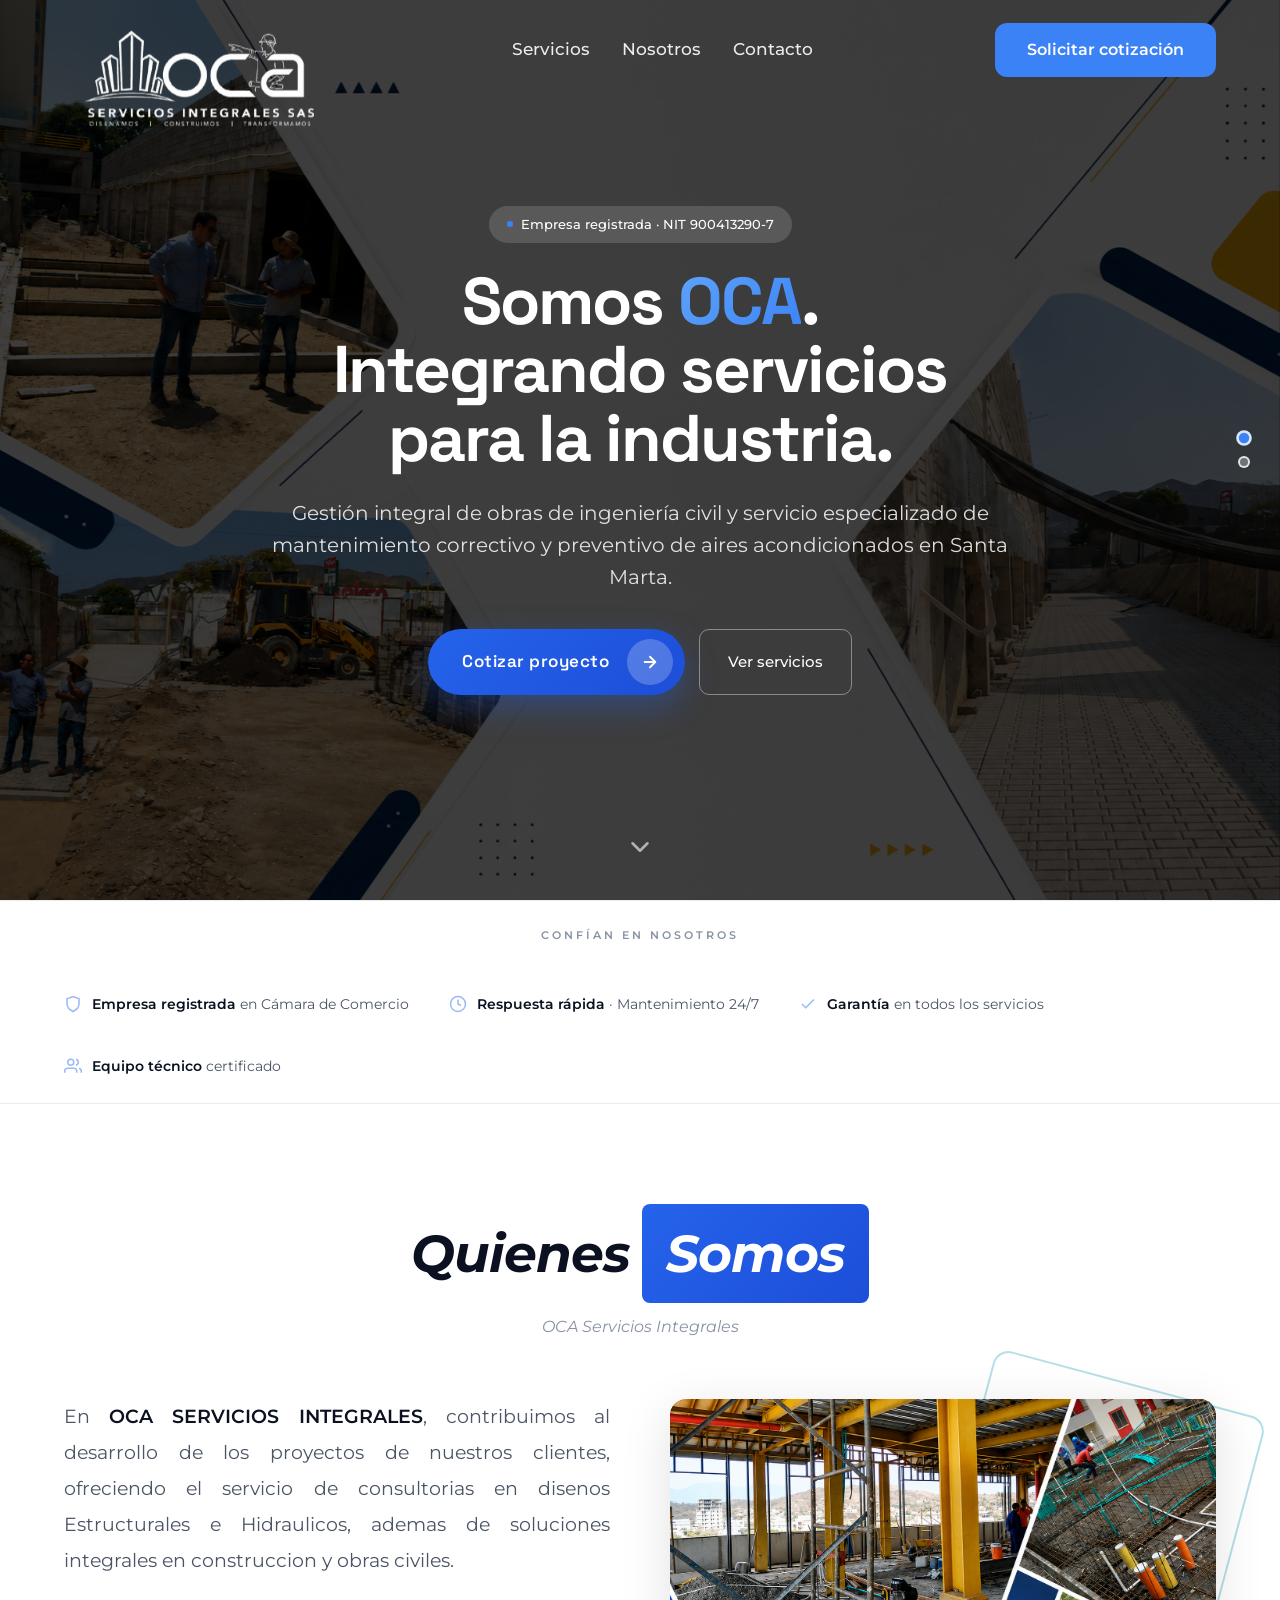
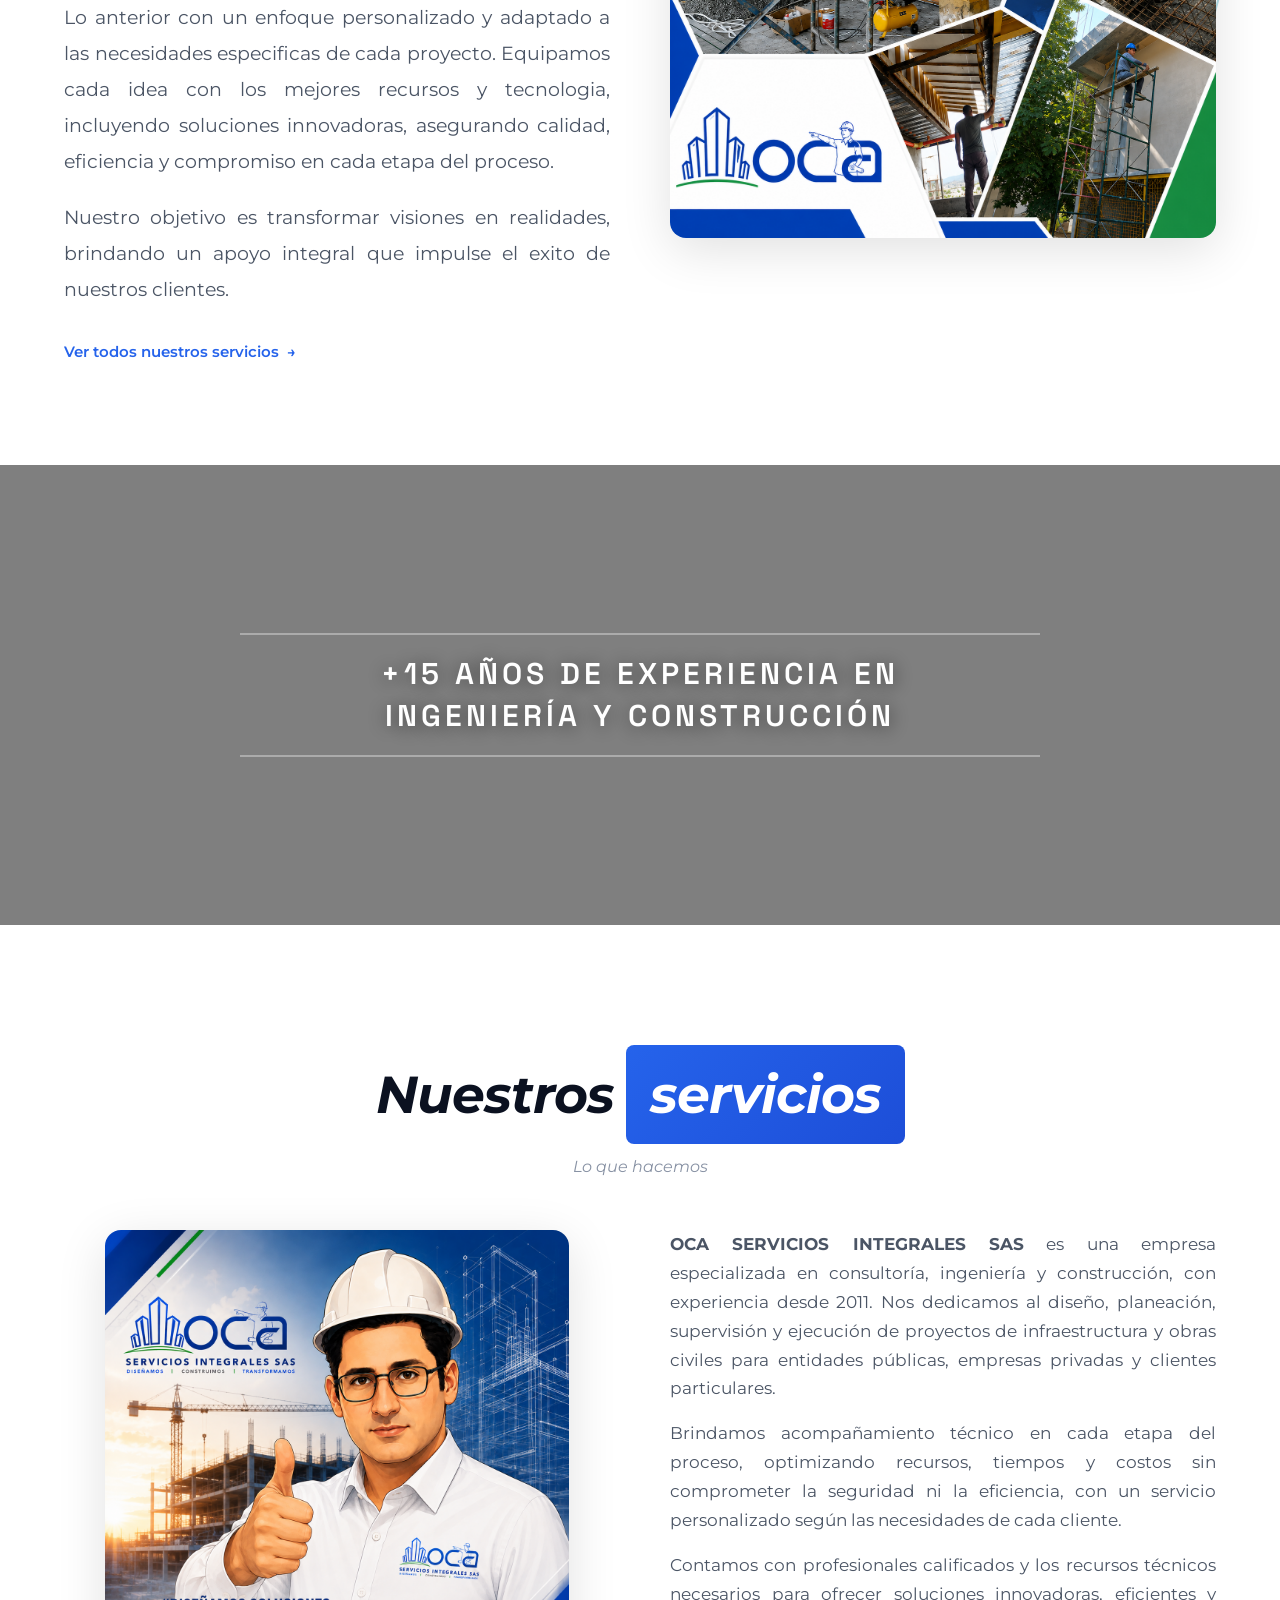
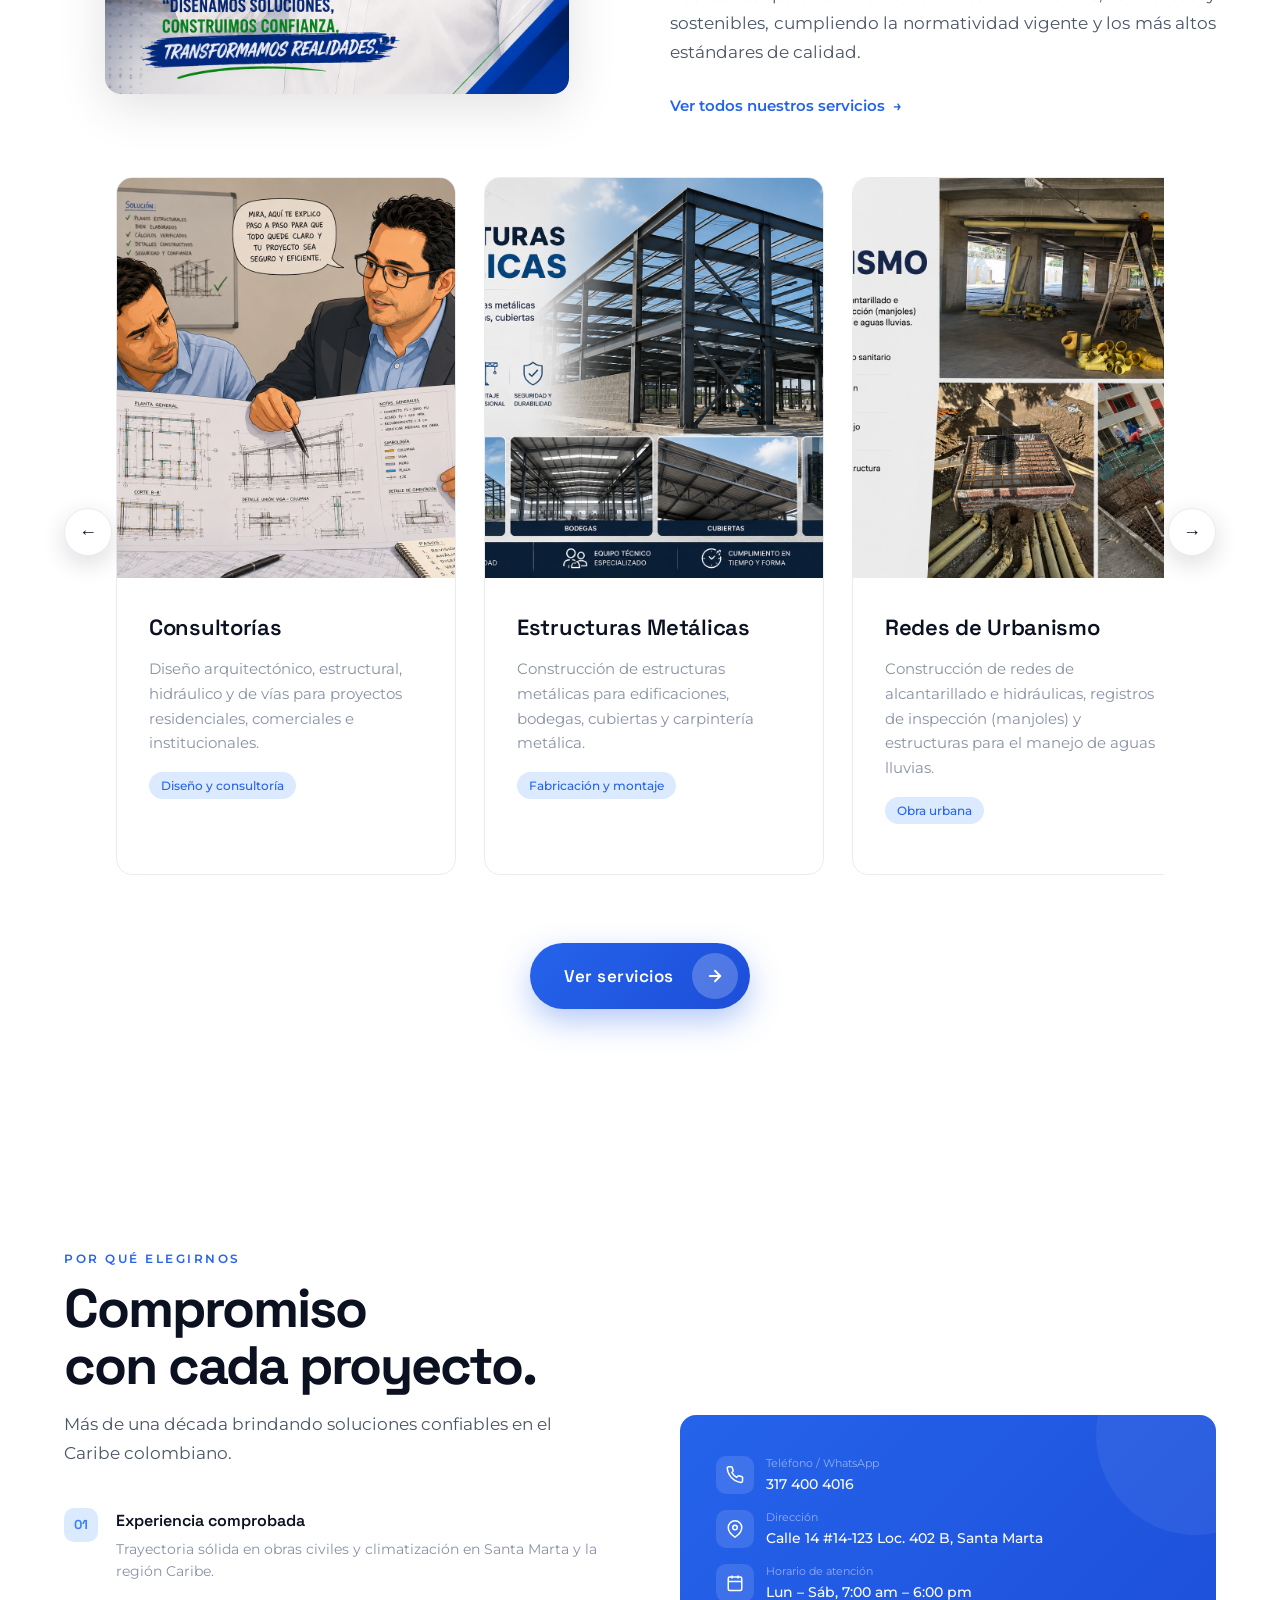
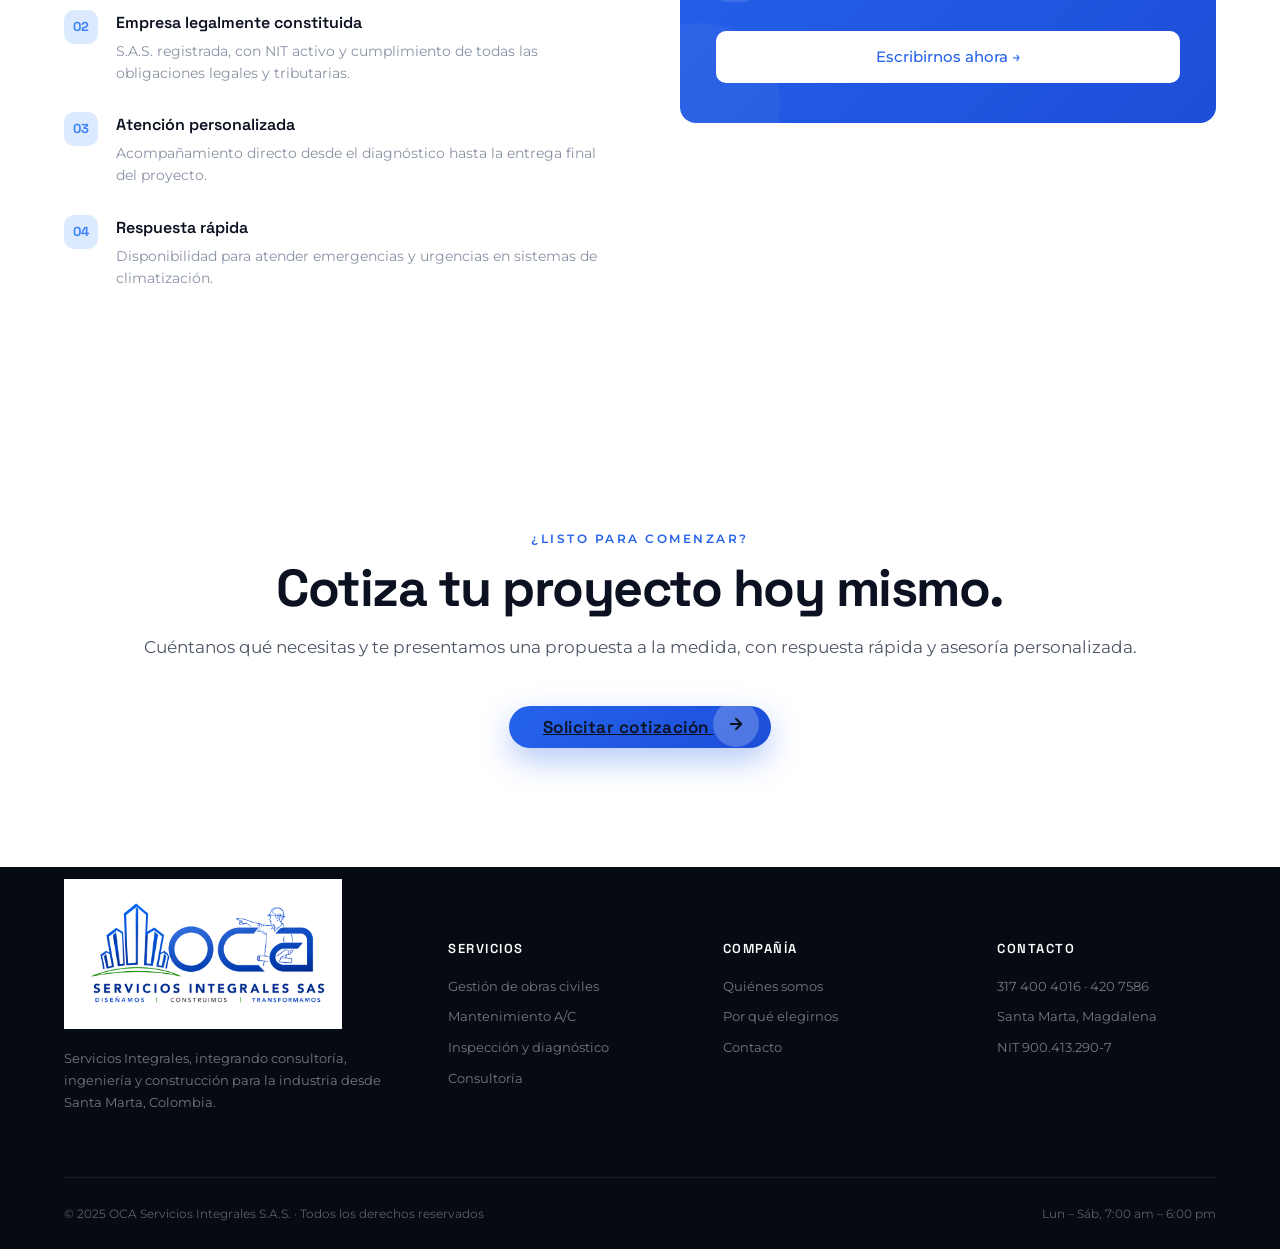
==== commit 3f8f1a30: "Fix: service state detecta INTENT_QUOTE -> awaiting_city; clasificador imagenes reforzado porton->se" ====
--- a/index.html
+++ b/index.html
@@ -21,7 +21,7 @@
   </div>
   <ul class="nav-links">
     <li><a href="servicios.html">Servicios</a></li>
-    <li><a href="nosotros.html">Nosotros</a></li>
+    <li><a href="#quienes">Nosotros</a></li>
     <li><a href="contacto.html">Contacto</a></li>
   </ul>
   <a href="contacto.html" class="nav-cta">Solicitar cotización</a>
@@ -40,7 +40,7 @@
   <ul class="menu-overlay-links">
     <li><a href="index.html">Inicio</a></li>
     <li><a href="servicios.html">Servicios</a></li>
-    <li><a href="nosotros.html">Nosotros</a></li>
+    <li><a href="#quienes">Nosotros</a></li>
     <li><a href="contacto.html">Contacto</a></li>
   </ul>
   <div class="menu-overlay-contact">
@@ -109,6 +109,39 @@
   </div>
 </div>
 
+<!-- QUIENES SOMOS -->
+<section class="section quienes-somos" id="quienes">
+  <div class="quienes-header">
+    <div class="quienes-title reveal">
+      <span class="italic">Quienes</span>
+      <span class="highlight">Somos</span>
+    </div>
+    <div class="quienes-subtitle reveal">OCA Servicios Integrales</div>
+  </div>
+  <div class="quienes-grid">
+    <div class="quienes-text">
+      <p class="reveal-left">En <strong>OCA SERVICIOS INTEGRALES</strong>, contribuimos al desarrollo de los proyectos de nuestros clientes, ofreciendo el servicio de consultorias en disenos Estructurales e Hidraulicos, ademas de soluciones integrales en construccion y obras civiles.</p>
+      <p class="reveal-left">Lo anterior con un enfoque personalizado y adaptado a las necesidades especificas de cada proyecto. Equipamos cada idea con los mejores recursos y tecnologia, incluyendo soluciones innovadoras, asegurando calidad, eficiencia y compromiso en cada etapa del proceso.</p>
+      <p class="reveal-left">Nuestro objetivo es transformar visiones en realidades, brindando un apoyo integral que impulse el exito de nuestros clientes.</p>
+      <a href="servicios.html" class="text-link reveal-left">Ver todos nuestros servicios</a>
+    </div>
+    <div class="quienes-img-container reveal-right">
+      <img class="quienes-img" src="img/QUIENES SOMOS.png" alt="Quienes Somos">
+    </div>
+  </div>
+</section>
+
+<!-- BARRA VIDEO -->
+<div class="barra-video">
+  <video autoplay muted loop playsinline>
+    <source src="assets/videos/BARRA VIDEO.mp4" type="video/mp4">
+  </video>
+  <div class="barra-video-overlay"></div>
+  <div class="barra-video-texto">
+    <h3>+15 AÑOS DE EXPERIENCIA EN INGENIERÍA Y CONSTRUCCIÓN</h3>
+  </div>
+</div>
+
 <!-- SERVICIOS DESTACADOS -->
 <section class="section" id="servicios">
   <div class="servicios-header">
@@ -144,8 +177,8 @@
     </div>
     <div class="servicio-card">
       <div class="servicio-foto">
-        <img class="foto-despues" src="img/FONDO 2.png" alt="Estructuras Metálicas">
-        <img class="foto-antes" src="img/BLANCO FONDO.jpg" alt="Antes">
+        <img class="foto-despues" src="img/ESTRUCTURAS METALICAS_DESPUES.png" alt="Estructuras Metálicas">
+        <img class="foto-antes" src="img/ESTRUCTURAS METALICAS_ANTES.png" alt="Antes">
         <span class="foto-badge antes">Antes</span>
       </div>
       <h3>Estructuras Metálicas</h3>
@@ -154,9 +187,7 @@
     </div>
     <div class="servicio-card">
       <div class="servicio-foto">
-        <img class="foto-despues" src="img/REDES CONTRA INCENDIOS.png" alt="Redes de Urbanismo">
-        <img class="foto-antes" src="img/FONDO 3.png" alt="Antes">
-        <span class="foto-badge antes">Antes</span>
+        <img class="foto-despues" src="img/REDES DE URBANISMO.png" alt="Redes de Urbanismo">
       </div>
       <h3>Redes de Urbanismo</h3>
       <p>Construcción de redes de alcantarillado e hidráulicas, registros de inspección (manjoles) y estructuras para el manejo de aguas lluvias.</p>
@@ -164,9 +195,7 @@
     </div>
     <div class="servicio-card">
       <div class="servicio-foto">
-        <img class="foto-despues" src="img/ChatGPT Image 3 ago 2026, 08_31_26 p.m.png" alt="Instalaciones Hidráulicas y Sanitarias">
-        <img class="foto-antes" src="img/FONDO 1.png" alt="Antes">
-        <span class="foto-badge antes">Antes</span>
+        <img class="foto-despues" src="img/Instalaciones Hidráulicas y Sanitarias.png" alt="Instalaciones Hidráulicas y Sanitarias">
       </div>
       <h3>Instalaciones Hidráulicas y Sanitarias</h3>
       <p>Instalación de redes hidráulicas, sanitarias y sistemas contra incendios, con suministro de macromedidores y micromedidores.</p>
@@ -184,9 +213,7 @@
     </div>
     <div class="servicio-card">
       <div class="servicio-foto">
-        <img class="foto-despues" src="img/ChatGPT Image 3 ago 2026, 08_29_59 p.m.png" alt="Impermeabilización">
-        <img class="foto-antes" src="img/FONDO 3.png" alt="Antes">
-        <span class="foto-badge antes">Antes</span>
+        <img class="foto-despues" src="img/Impermeabilización.png" alt="Impermeabilización">
       </div>
       <h3>Impermeabilización</h3>
       <p>Impermeabilización de cubiertas y zonas comunes para proteger las edificaciones de filtraciones y humedad.</p>
@@ -211,6 +238,79 @@
         <svg width="18" height="18" viewBox="0 0 24 24" fill="none" stroke="currentColor" stroke-width="2.5" stroke-linecap="round" stroke-linejoin="round"><line x1="5" y1="12" x2="19" y2="12"/><polyline points="12 5 19 12 12 19"/></svg>
       </span>
     </a>
+  </div>
+</section>
+
+<!-- POR QUÉ ELEGIRNOS -->
+<section class="section porque" id="por-que-elegirnos">
+  <div class="porque-grid">
+    <div>
+      <div class="section-label reveal">Por qué elegirnos</div>
+      <h2 class="reveal display">Compromiso<br>con cada proyecto.</h2>
+      <p class="section-intro reveal" style="margin-bottom: 40px;">Más de una década brindando soluciones confiables en el Caribe colombiano.</p>
+      <div class="porque-items">
+        <div class="porque-item reveal-left" style="--stagger:0s">
+          <div class="porque-num">01</div>
+          <div>
+            <h4>Experiencia comprobada</h4>
+            <p>Trayectoria sólida en obras civiles y climatización en Santa Marta y la región Caribe.</p>
+          </div>
+        </div>
+        <div class="porque-item reveal-left" style="--stagger:0.1s">
+          <div class="porque-num">02</div>
+          <div>
+            <h4>Empresa legalmente constituida</h4>
+            <p>S.A.S. registrada, con NIT activo y cumplimiento de todas las obligaciones legales y tributarias.</p>
+          </div>
+        </div>
+        <div class="porque-item reveal-left" style="--stagger:0.2s">
+          <div class="porque-num">03</div>
+          <div>
+            <h4>Atención personalizada</h4>
+            <p>Acompañamiento directo desde el diagnóstico hasta la entrega final del proyecto.</p>
+          </div>
+        </div>
+        <div class="porque-item reveal-left" style="--stagger:0.3s">
+          <div class="porque-num">04</div>
+          <div>
+            <h4>Respuesta rápida</h4>
+            <p>Disponibilidad para atender emergencias y urgencias en sistemas de climatización.</p>
+          </div>
+        </div>
+      </div>
+    </div>
+    <div class="porque-visual reveal-right">
+      <div class="porque-contact">
+        <div class="contact-item">
+          <div class="contact-icon">
+            <svg width="18" height="18" viewBox="0 0 24 24" fill="none" stroke="white" stroke-width="2"><path d="M22 16.92v3a2 2 0 0 1-2.18 2 19.79 19.79 0 0 1-8.63-3.07A19.5 19.5 0 0 1 4.69 12 19.79 19.79 0 0 1 1.65 3.12 2 2 0 0 1 3.62 1h3a2 2 0 0 1 2 1.72c.127.96.361 1.903.7 2.81a2 2 0 0 1-.45 2.11L7.91 8.83a16 16 0 0 0 6.29 6.29l1.46-1.41a2 2 0 0 1 2.11-.45c.907.339 1.85.573 2.81.7A2 2 0 0 1 22 16.92z"/></svg>
+          </div>
+          <div>
+            <div class="contact-label">Teléfono / WhatsApp</div>
+            <div class="contact-val">317 400 4016</div>
+          </div>
+        </div>
+        <div class="contact-item">
+          <div class="contact-icon">
+            <svg width="18" height="18" viewBox="0 0 24 24" fill="none" stroke="white" stroke-width="2"><path d="M21 10c0 7-9 13-9 13s-9-6-9-13a9 9 0 0 1 18 0z"/><circle cx="12" cy="10" r="3"/></svg>
+          </div>
+          <div>
+            <div class="contact-label">Dirección</div>
+            <div class="contact-val">Calle 14 #14-123 Loc. 402 B, Santa Marta</div>
+          </div>
+        </div>
+        <div class="contact-item">
+          <div class="contact-icon">
+            <svg width="18" height="18" viewBox="0 0 24 24" fill="none" stroke="white" stroke-width="2"><rect x="3" y="4" width="18" height="18" rx="2" ry="2"/><line x1="16" y1="2" x2="16" y2="6"/><line x1="8" y1="2" x2="8" y2="6"/><line x1="3" y1="10" x2="21" y2="10"/></svg>
+          </div>
+          <div>
+            <div class="contact-label">Horario de atención</div>
+            <div class="contact-val">Lun – Sáb, 7:00 am – 6:00 pm</div>
+          </div>
+        </div>
+      </div>
+      <a href="contacto.html" class="btn-primary" style="display:inline-flex; margin-top:28px; width:100%; justify-content:center; background:#fff; color:var(--primary);">Escribirnos ahora →</a>
+    </div>
   </div>
 </section>
 
@@ -247,7 +347,7 @@
     <div class="footer-col">
       <h4>Compañía</h4>
       <a href="nosotros.html">Quiénes somos</a>
-      <a href="nosotros.html">Por qué elegirnos</a>
+      <a href="#por-que-elegirnos">Por qué elegirnos</a>
       <a href="contacto.html">Contacto</a>
     </div>
     <div class="footer-col">
--- a/css/style.css
+++ b/css/style.css
@@ -1,5 +1,6 @@
 /* ============ BASE ============ */
 *, *::before, *::after { box-sizing: border-box; margin: 0; padding: 0; }
+html { scroll-behavior: smooth; }
 :root {
   --bg: #FFFFFF;
   --surface: #FFFFFF;
@@ -297,6 +298,11 @@
 .hero-fondos {
   position: absolute; top: 0; left: 0; width: 100%; height: 100%;
   z-index: 0;
+}
+.hero-overlay {
+  position: absolute; top: 0; left: 0; right: 0; bottom: 0;
+  background: rgba(0,0,0,0.75);
+  z-index: 1;
 }
 .hero-fondos img {
   position: absolute; top: 0; left: 0; width: 100%; height: 100%;
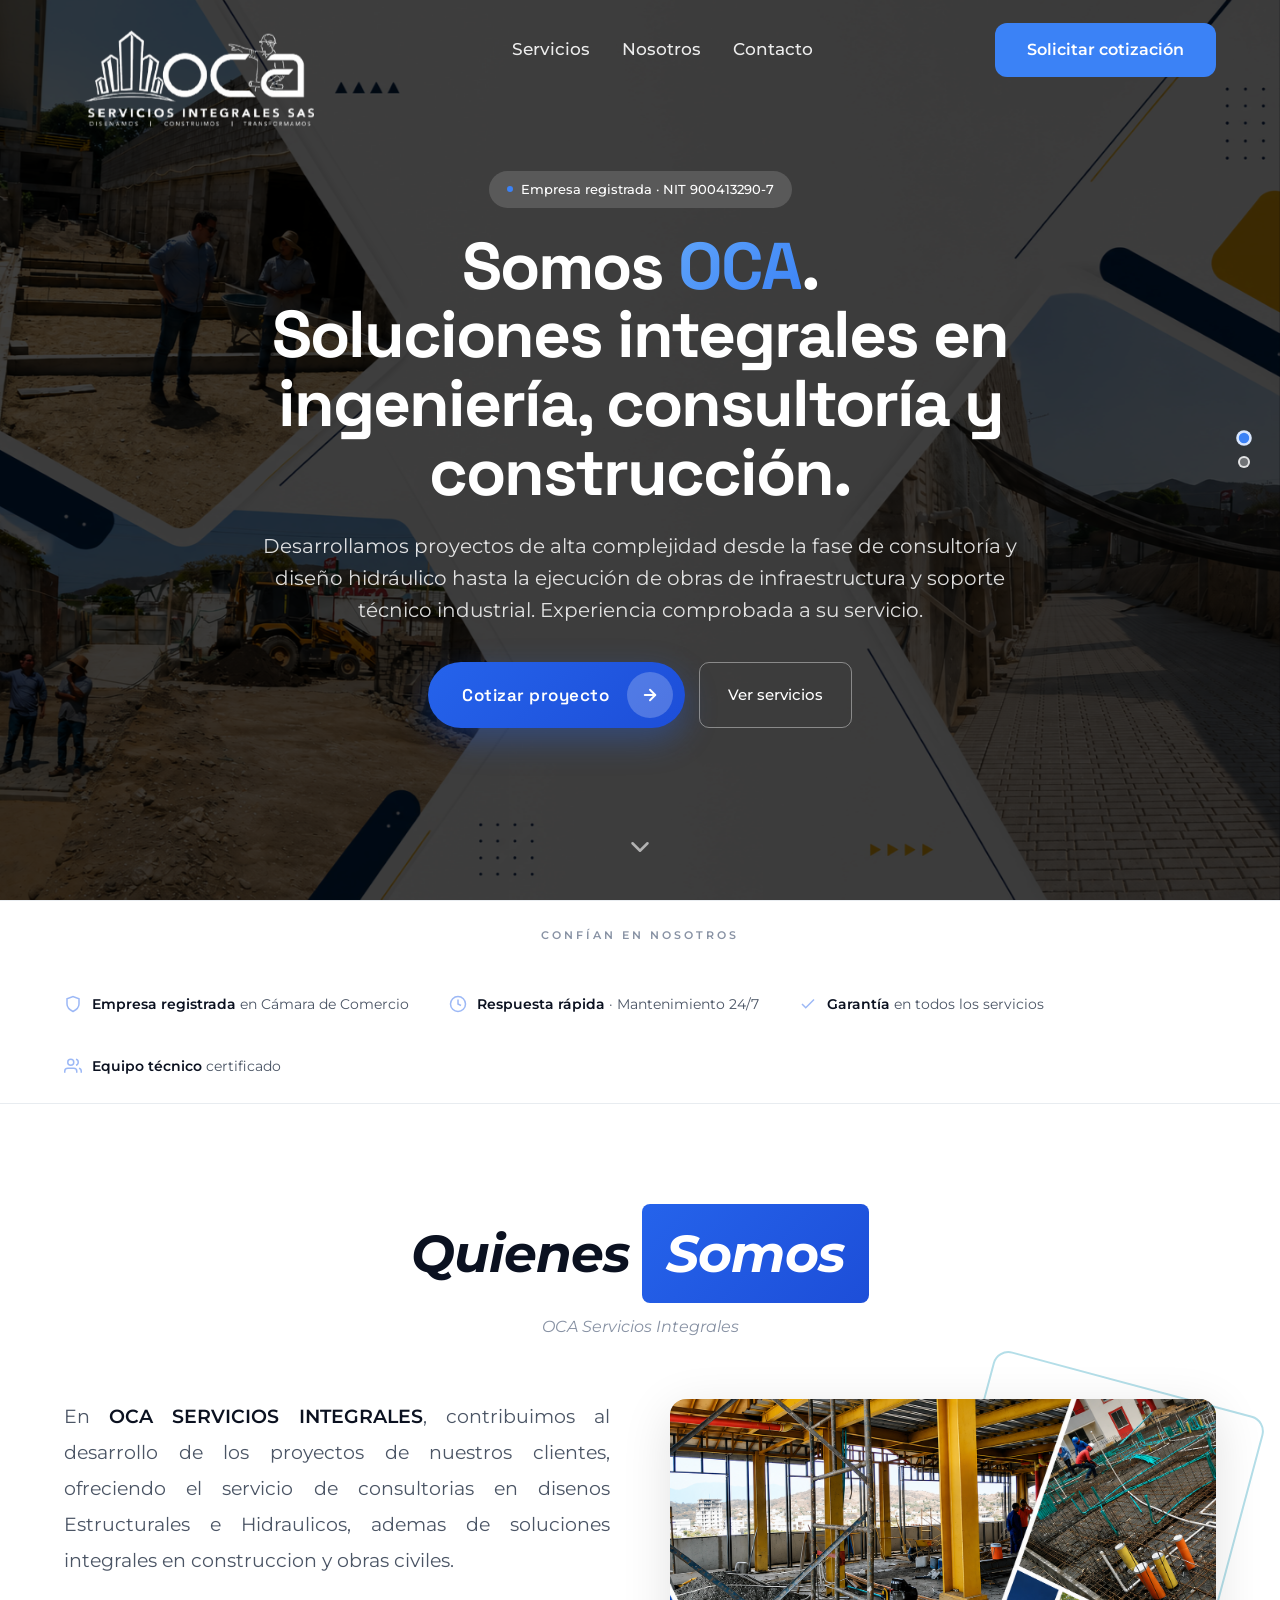
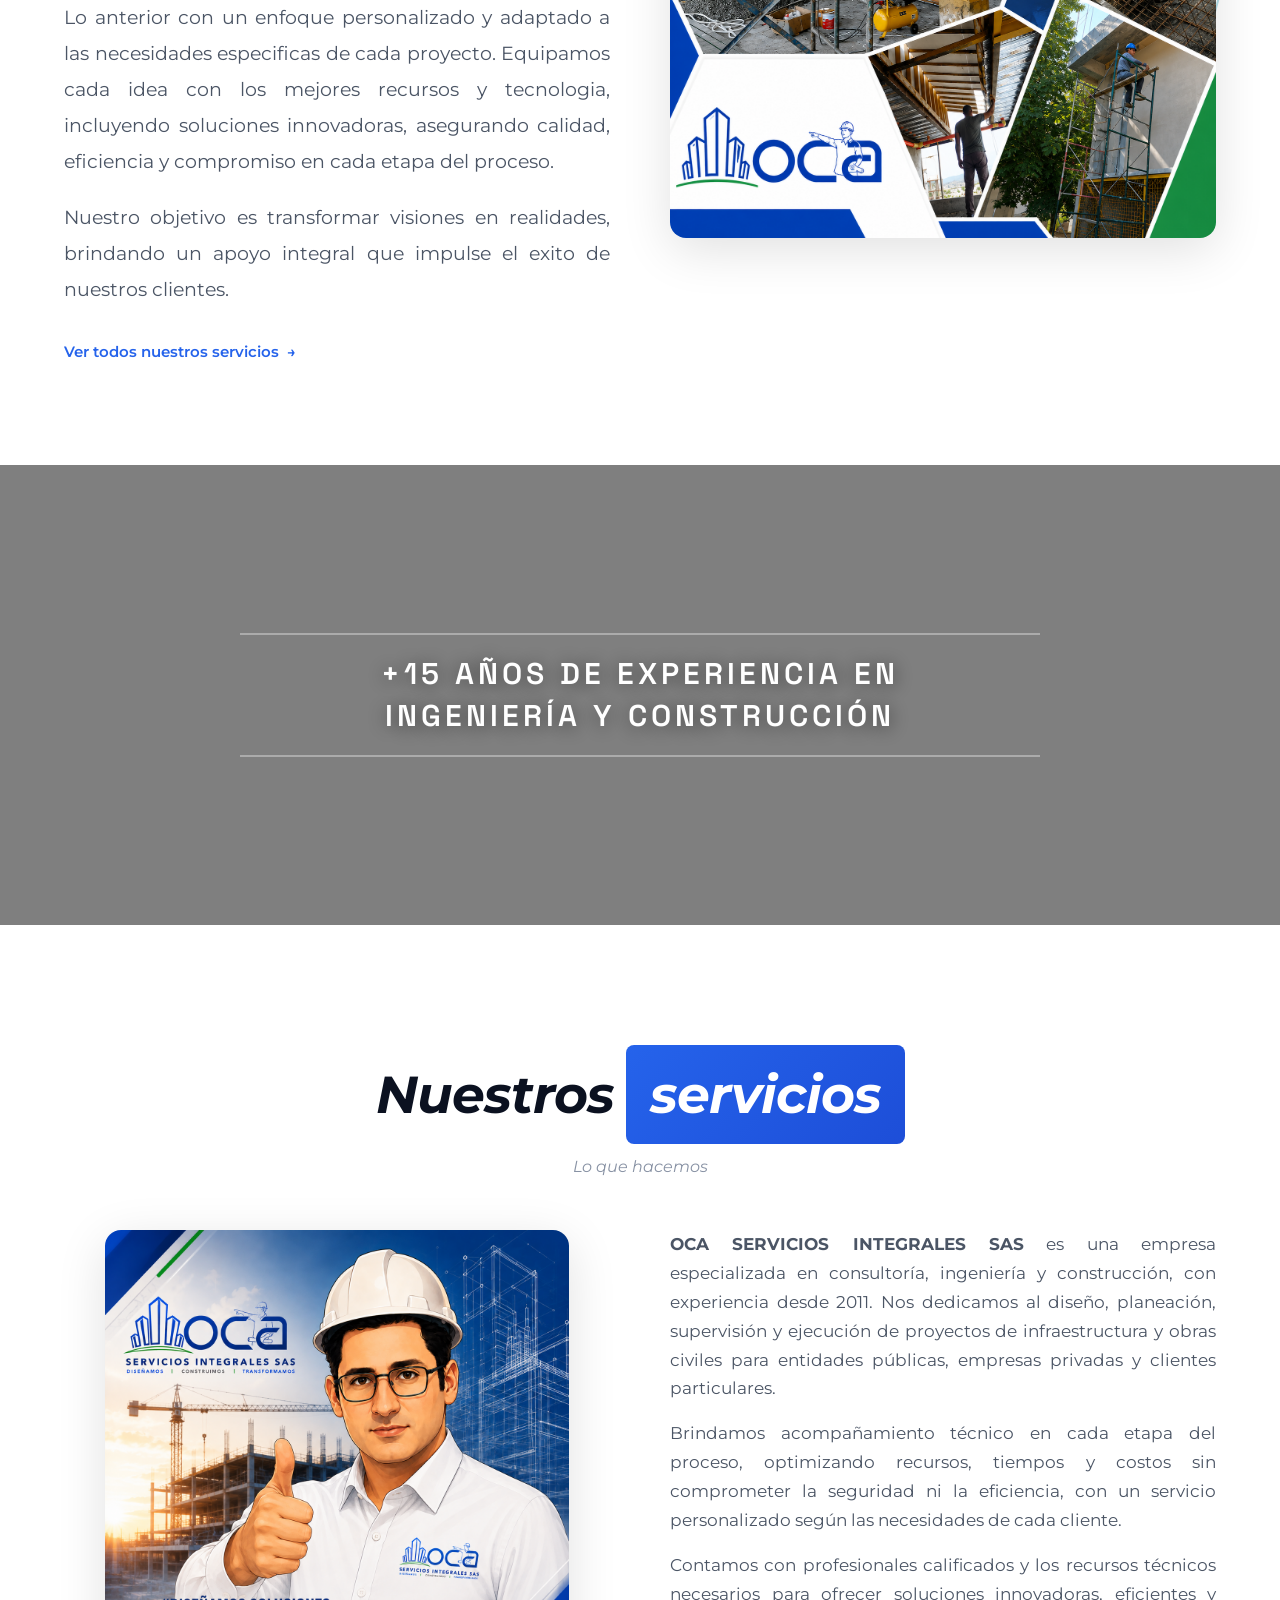
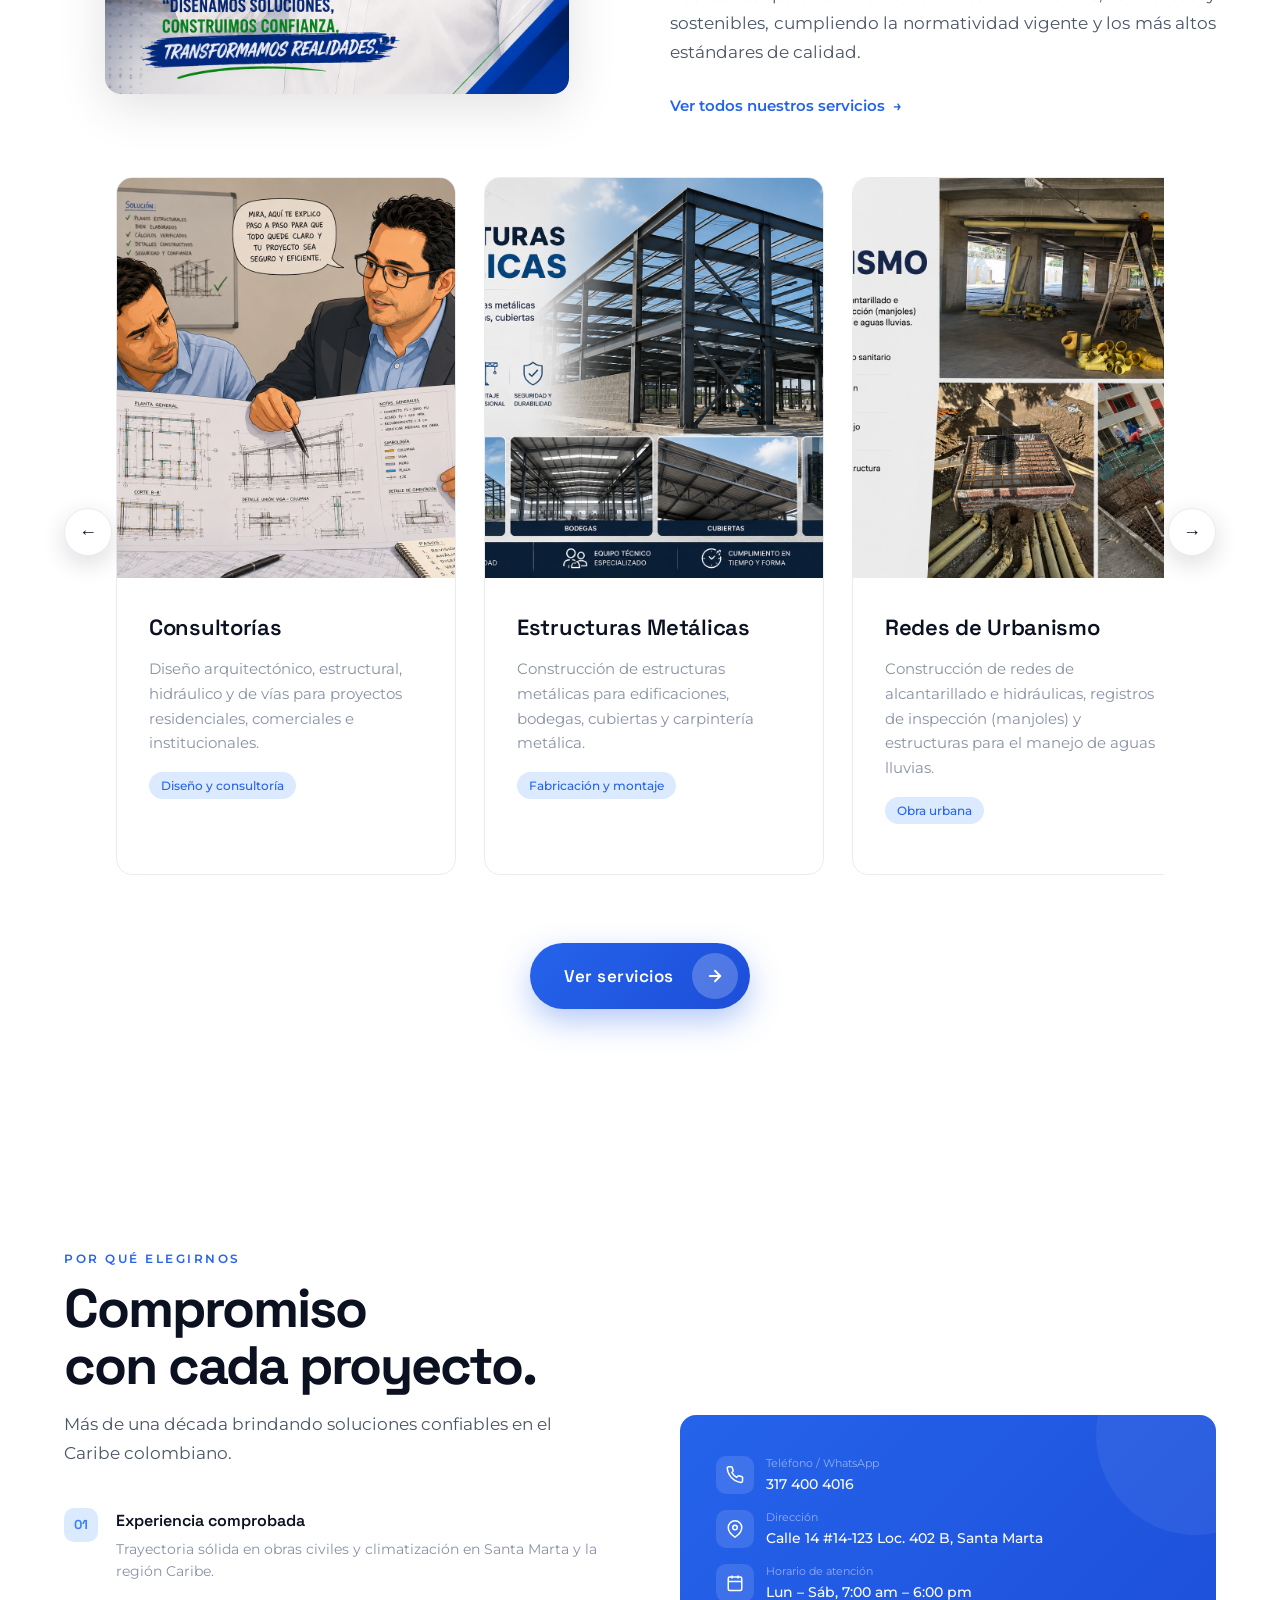
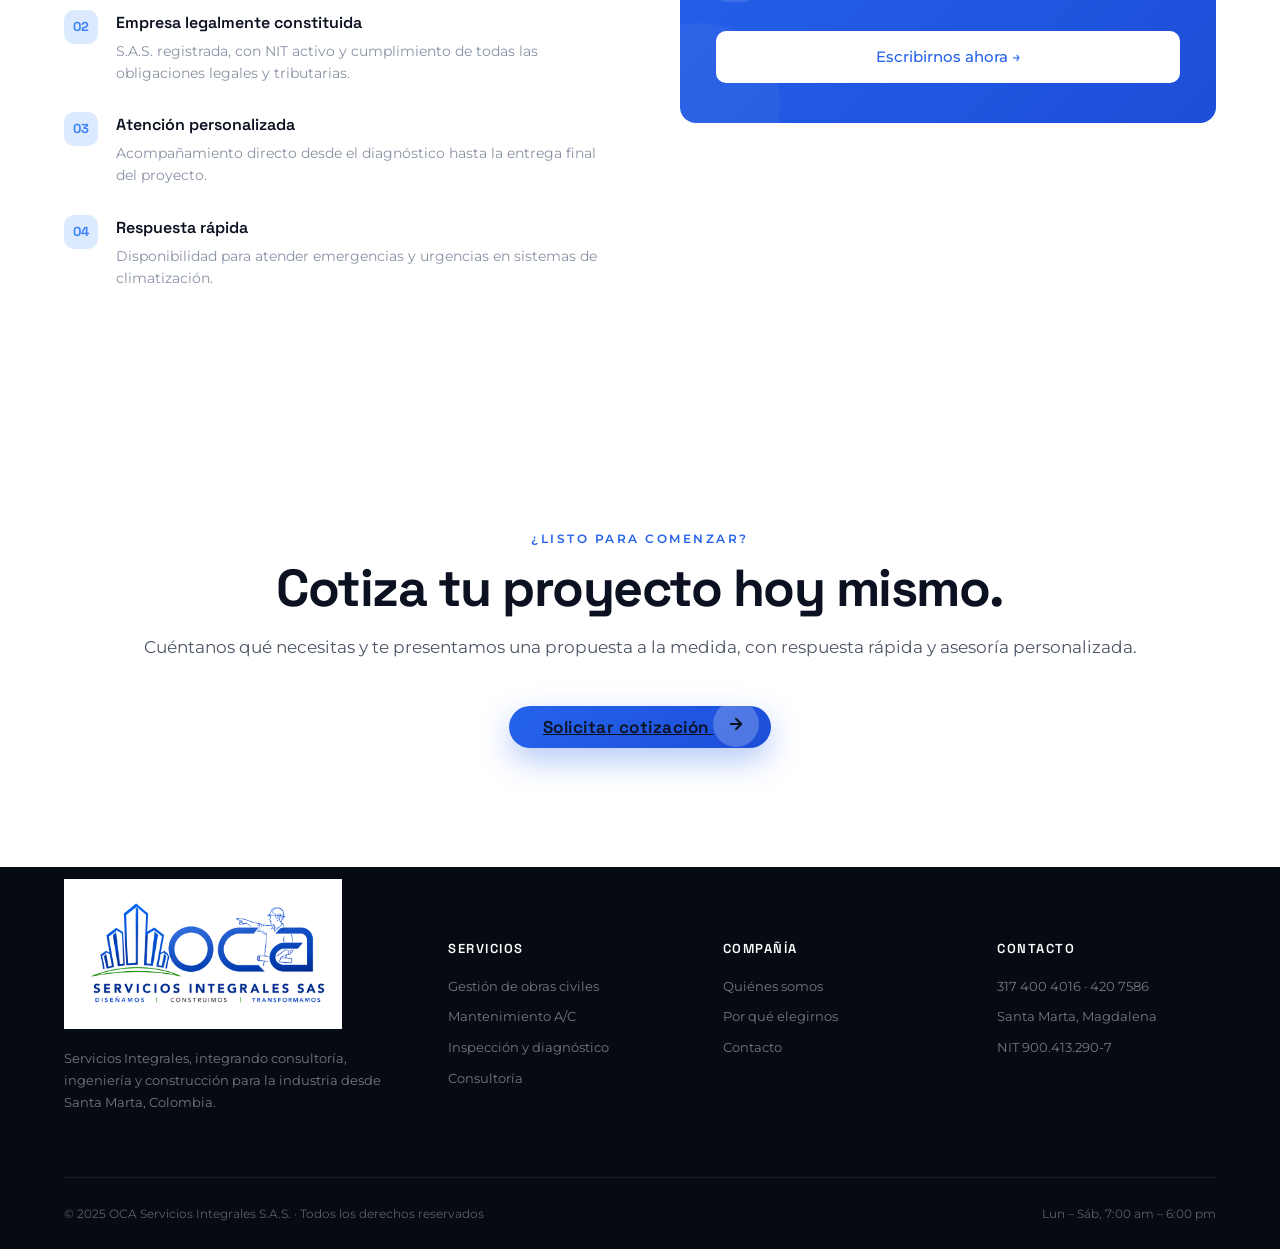
==== commit 4e52ac3d: "Rename images to safe names (no spaces/accents); update HTML refs; hero text update; fix image loadi" ====
--- a/index.html
+++ b/index.html
@@ -15,8 +15,8 @@
 <nav>
   <div class="nav-logo">
     <a href="index.html">
-      <img class="logo-hero" src="img/LOGO OCA 2026.1.png" alt="OCA">
-      <img class="logo-scroll" src="img/LOGO OCA 2026.1.png" alt="OCA">
+      <img class="logo-hero" src="img/logo-oca.png" alt="OCA">
+      <img class="logo-scroll" src="img/logo-oca.png" alt="OCA">
     </a>
   </div>
   <ul class="nav-links">
@@ -35,7 +35,7 @@
     <svg viewBox="0 0 24 24" fill="none" stroke-linecap="round" stroke-linejoin="round"><line x1="18" y1="6" x2="6" y2="18"/><line x1="6" y1="6" x2="18" y2="18"/></svg>
   </button>
   <div class="menu-overlay-logo">
-    <img src="img/LOGO OCA 2026.1.png" alt="OCA">
+    <img src="img/logo-oca.png" alt="OCA">
   </div>
   <ul class="menu-overlay-links">
     <li><a href="index.html">Inicio</a></li>
@@ -55,7 +55,7 @@
 <!-- HERO -->
 <section class="hero" id="inicio">
   <div class="hero-fondos">
-    <img src="img/FONDO 1.png" alt="Fondo">
+    <img src="img/fondo-1.png" alt="Fondo">
     <div class="hero-video-wrap">
       <video id="heroVideo" muted loop playsinline>
         <source src="assets/videos/FONDO 2.mp4" type="video/mp4">
@@ -64,8 +64,8 @@
   </div>
   <div class="hero-content">
     <div class="hero-badge">Empresa registrada · NIT 900413290-7</div>
-    <h1>Somos <span class="gradient">OCA</span>.<br>Integrando servicios<br>para la industria.</h1>
-    <p>Gestión integral de obras de ingeniería civil y servicio especializado de mantenimiento correctivo y preventivo de aires acondicionados en Santa Marta.</p>
+    <h1>Somos <span class="gradient">OCA</span>.<br>Soluciones integrales en ingeniería, consultoría y construcción.</h1>
+    <p>Desarrollamos proyectos de alta complejidad desde la fase de consultoría y diseño hidráulico hasta la ejecución de obras de infraestructura y soporte técnico industrial. Experiencia comprobada a su servicio.</p>
     <div class="hero-btns">
       <a href="contacto.html" class="btn-primary hero-cta">Cotizar proyecto
         <span class="btn-arrow">
@@ -126,7 +126,7 @@
       <a href="servicios.html" class="text-link reveal-left">Ver todos nuestros servicios</a>
     </div>
     <div class="quienes-img-container reveal-right">
-      <img class="quienes-img" src="img/QUIENES SOMOS.png" alt="Quienes Somos">
+      <img class="quienes-img" src="img/quienes-somos.png" alt="Quienes Somos">
     </div>
   </div>
 </section>
@@ -153,7 +153,7 @@
   </div>
   <div class="servicios-intro-grid">
     <div class="servicios-intro-img reveal-left">
-      <img src="img/NUESTROS SERVICIOS.png" alt="Nuestros Servicios">
+      <img src="img/nuestros-servicios.png" alt="Nuestros Servicios">
     </div>
     <div class="servicios-intro-text">
       <p class="section-intro reveal-right" style="--stagger:0s"><strong>OCA SERVICIOS INTEGRALES SAS</strong> es una empresa especializada en consultoría, ingeniería y construcción, con experiencia desde 2011. Nos dedicamos al diseño, planeación, supervisión y ejecución de proyectos de infraestructura y obras civiles para entidades públicas, empresas privadas y clientes particulares.</p>
@@ -167,8 +167,8 @@
     <div class="servicios-slider">
     <div class="servicio-card">
       <div class="servicio-foto">
-        <img class="foto-despues" src="img/CONSULTORIA SERVICIO_DESPUES.jpeg" alt="Consultorías">
-        <img class="foto-antes" src="img/CONSULTORIA SERVICIO_ANTES.png" alt="Antes">
+        <img class="foto-despues" src="img/consultoria-despues.jpg" alt="Consultorías">
+        <img class="foto-antes" src="img/consultoria-antes.png" alt="Antes">
         <span class="foto-badge antes">Antes</span>
       </div>
       <h3>Consultorías</h3>
@@ -177,8 +177,8 @@
     </div>
     <div class="servicio-card">
       <div class="servicio-foto">
-        <img class="foto-despues" src="img/ESTRUCTURAS METALICAS_DESPUES.png" alt="Estructuras Metálicas">
-        <img class="foto-antes" src="img/ESTRUCTURAS METALICAS_ANTES.png" alt="Antes">
+        <img class="foto-despues" src="img/estructuras-despues.png" alt="Estructuras Metálicas">
+        <img class="foto-antes" src="img/estructuras-antes.png" alt="Antes">
         <span class="foto-badge antes">Antes</span>
       </div>
       <h3>Estructuras Metálicas</h3>
@@ -187,7 +187,7 @@
     </div>
     <div class="servicio-card">
       <div class="servicio-foto">
-        <img class="foto-despues" src="img/REDES DE URBANISMO.png" alt="Redes de Urbanismo">
+        <img class="foto-despues" src="img/redes-urbanismo.png" alt="Redes de Urbanismo">
       </div>
       <h3>Redes de Urbanismo</h3>
       <p>Construcción de redes de alcantarillado e hidráulicas, registros de inspección (manjoles) y estructuras para el manejo de aguas lluvias.</p>
@@ -195,7 +195,7 @@
     </div>
     <div class="servicio-card">
       <div class="servicio-foto">
-        <img class="foto-despues" src="img/Instalaciones Hidráulicas y Sanitarias.png" alt="Instalaciones Hidráulicas y Sanitarias">
+        <img class="foto-despues" src="img/hidraulicas-sanitarias.png" alt="Instalaciones Hidráulicas y Sanitarias">
       </div>
       <h3>Instalaciones Hidráulicas y Sanitarias</h3>
       <p>Instalación de redes hidráulicas, sanitarias y sistemas contra incendios, con suministro de macromedidores y micromedidores.</p>
@@ -203,8 +203,8 @@
     </div>
     <div class="servicio-card">
       <div class="servicio-foto">
-        <img class="foto-despues" src="img/Construcción de Vías SERVICIO_DESPUES.png" alt="Construcción de Vías">
-        <img class="foto-antes" src="img/Construcción de Vías SERVICIO_ANTES.png.jpeg" alt="Antes">
+        <img class="foto-despues" src="img/vias-despues.png" alt="Construcción de Vías">
+        <img class="foto-antes" src="img/vias-antes.png" alt="Antes">
         <span class="foto-badge antes">Antes</span>
       </div>
       <h3>Construcción de Vías</h3>
@@ -213,7 +213,7 @@
     </div>
     <div class="servicio-card">
       <div class="servicio-foto">
-        <img class="foto-despues" src="img/Impermeabilización.png" alt="Impermeabilización">
+        <img class="foto-despues" src="img/impermeabilizacion.png" alt="Impermeabilización">
       </div>
       <h3>Impermeabilización</h3>
       <p>Impermeabilización de cubiertas y zonas comunes para proteger las edificaciones de filtraciones y humedad.</p>
@@ -221,8 +221,8 @@
     </div>
     <div class="servicio-card">
       <div class="servicio-foto">
-        <img class="foto-despues" src="img/FONDO 2.png" alt="Acabados y Mampostería">
-        <img class="foto-antes" src="img/FONDO 1.png" alt="Antes">
+        <img class="foto-despues" src="img/fondo-2.png" alt="Acabados y Mampostería">
+        <img class="foto-antes" src="img/fondo-1.png" alt="Antes">
         <span class="foto-badge antes">Antes</span>
       </div>
       <h3>Acabados y Mampostería</h3>
@@ -334,7 +334,7 @@
 <footer>
   <div class="footer-grid">
     <div class="footer-brand">
-      <img class="footer-watermark" src="img/LOGO OCA 2026.1.1.png" alt="OCA">
+      <img class="footer-watermark" src="img/logo-oca-1.png" alt="OCA">
       <p class="footer-tagline">Servicios Integrales, integrando consultoría, ingeniería y construcción para la industria desde Santa Marta, Colombia.</p>
     </div>
     <div class="footer-col">
